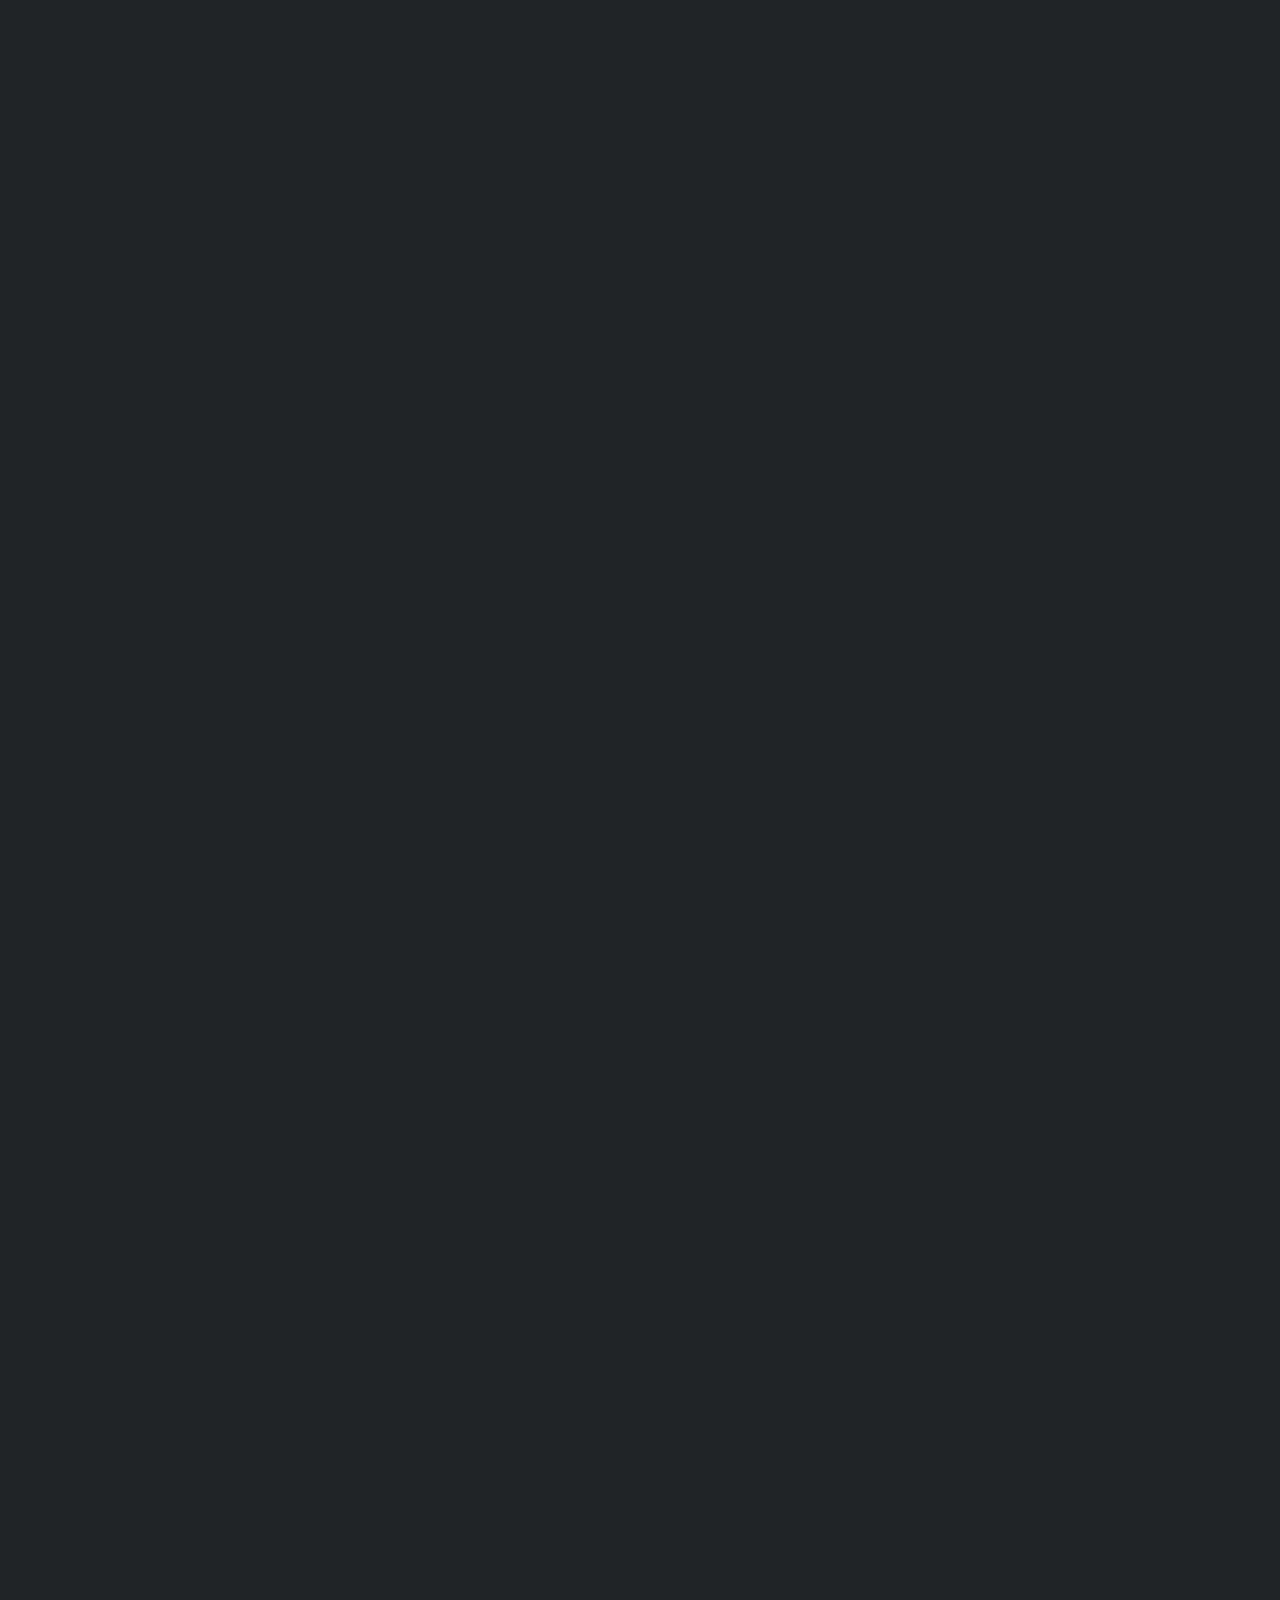
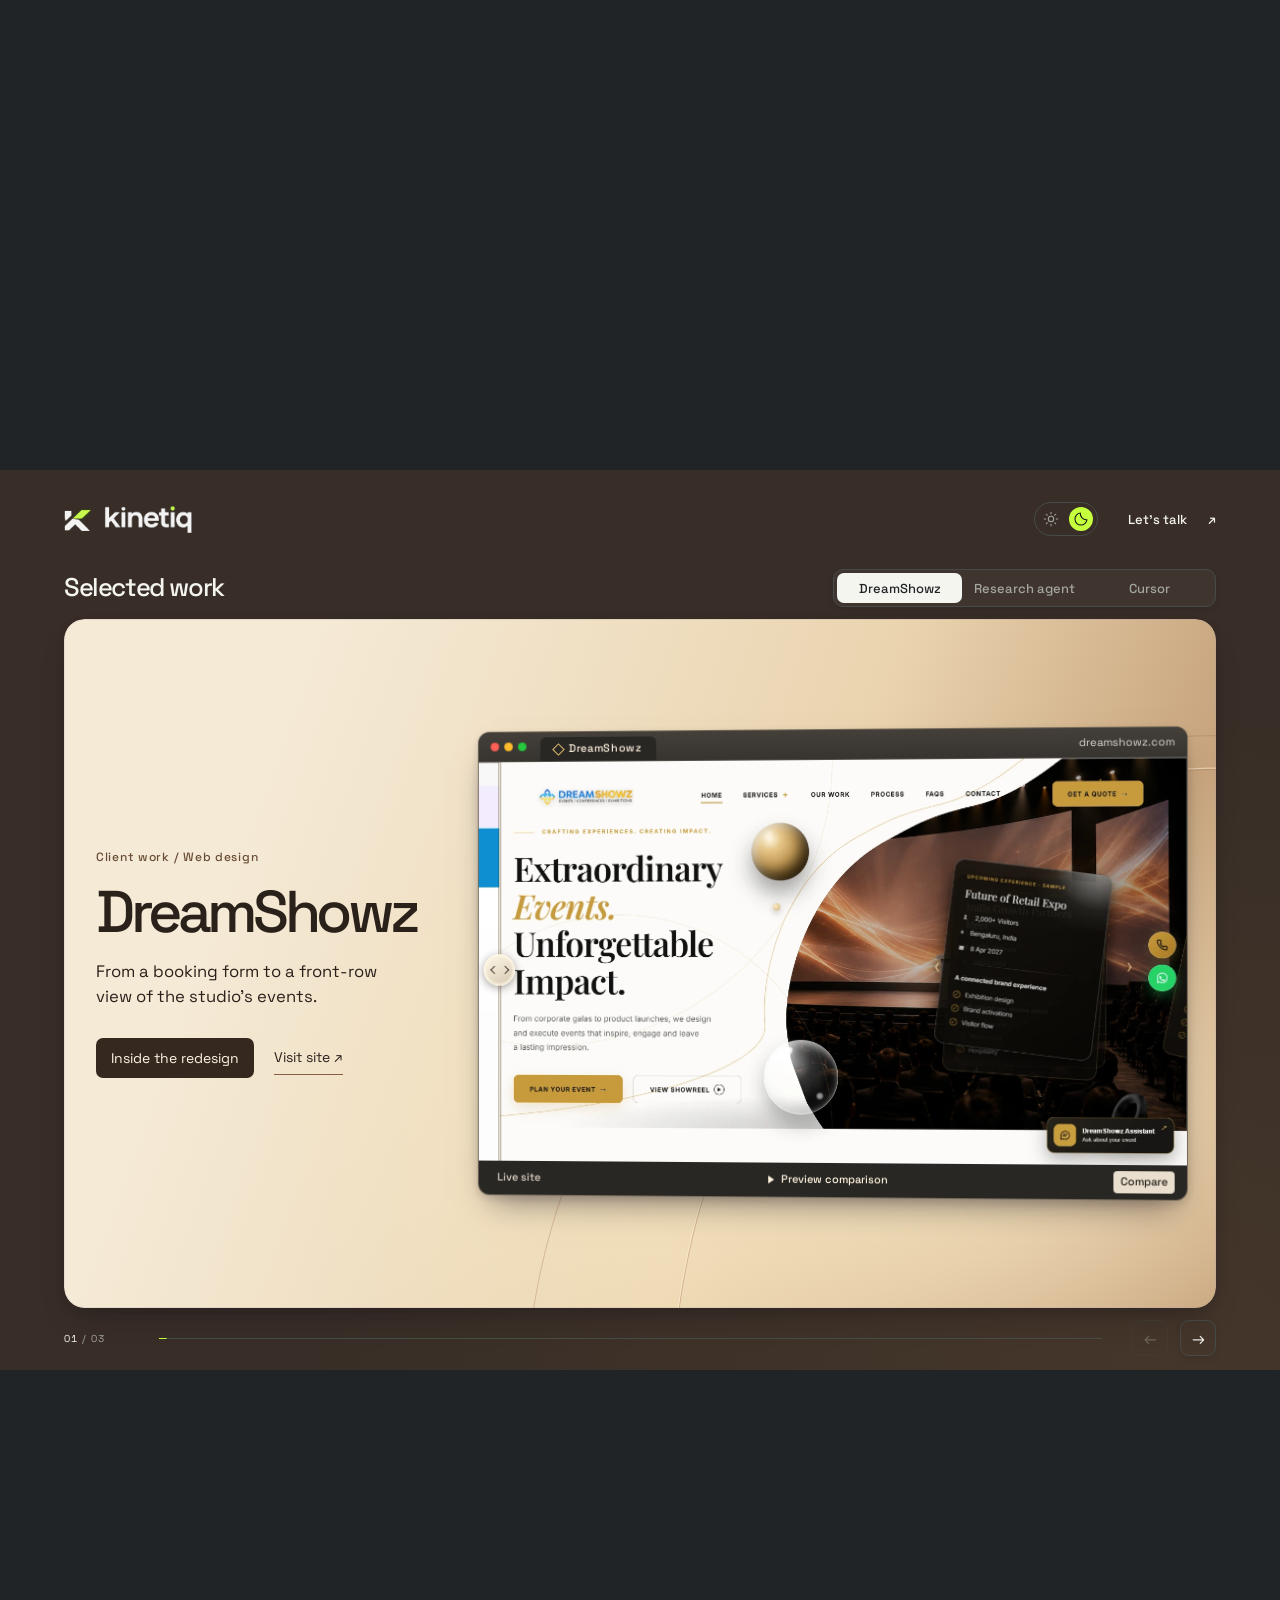
==== index.html @ dec4a92a "Add section stops and default to project comparison" ====
<!doctype html>
<html lang="en" data-theme="dark">

<head>
  <meta charset="utf-8">
  <meta name="viewport" content="width=device-width,initial-scale=1">
  <meta name="theme-color" content="#202426">
  <meta name="description"
    content="Websites, custom software, AI automations and motion. Kinetiq brings your next idea to life.">
  <title>Kinetiq — Your next move, built.</title>
  <link rel="preconnect" href="https://fonts.googleapis.com">
  <link rel="preconnect" href="https://fonts.gstatic.com" crossorigin>
  <link href="https://fonts.googleapis.com/css2?family=Space+Grotesk:wght@400;500;600;700&display=swap"
    rel="stylesheet">
  <link rel="icon" href="favicon.ico" sizes="32x32">
  <link rel="icon" href="images/favicon.svg" type="image/svg+xml">
  <link rel="stylesheet" href="styles.css?v=section-stops">
  <script src="app.js?v=section-stops" defer></script>
</head>

<body>
  <header class="nav">
    <a class="brand" href="#home" aria-label="Kinetiq home"><span class="mark"></span><span class="word"></span></a>
    <div class="nav-right">
      <button id="theme" class="theme" type="button" role="switch" aria-checked="false" aria-label="Dark mode">
        <span aria-hidden="true"><svg viewBox="0 0 24 24" fill="none" stroke="currentColor" stroke-width="1.6"
            stroke-linecap="round">
            <circle cx="12" cy="12" r="4" />
            <path
              d="M12 2v2m0 16v2M2 12h2m16 0h2M4.93 4.93l1.42 1.42m11.3 11.3 1.42 1.42M4.93 19.07l1.42-1.42m11.3-11.3 1.42-1.42" />
          </svg></span>
        <span aria-hidden="true"><svg viewBox="0 0 24 24" fill="none" stroke="currentColor" stroke-width="1.6"
            stroke-linecap="round" stroke-linejoin="round">
            <path d="M20.9 13A9 9 0 0 1 11 3.1 9 9 0 1 0 20.9 13Z" />
          </svg></span>
        <i aria-hidden="true"></i>
      </button>
      <a class="contact" href="../../Website/index.html#contact">Let’s talk <span>↗</span></a>
    </div>
  </header>
  <main id="home">
    <section class="journey" aria-label="Kinetiq introduction">
      <div class="journey-baseline" aria-hidden="true"></div>
      <div class="stage">
        <section class="portfolio" id="selected-work" aria-labelledby="portfolio-title" inert>
          <div class="portfolio-heading">
            <h2 id="portfolio-title">Selected work</h2>
            <nav class="work-directory" aria-label="Jump to a project">
              <button type="button" data-project="0">DreamShowz</button>
              <button type="button" data-project="1">Research agent</button>
              <button type="button" data-project="2">Cursor</button>
            </nav>
          </div>
          <div class="work-viewport">
            <div class="work-track">
              <article class="work-scene redesign-scene" data-work-theme="dreamshowz" aria-labelledby="dreamshowz-title">
                <div class="redesign-caption">
                  <div>
                    <span class="study-type">Client work / Web design</span>
                    <div class="work-mask"><h3 class="work-line" data-line="0" id="dreamshowz-title">DreamShowz</h3></div>
                  </div>
                  <p class="scene-deck">From a booking form to a front-row view of the studio’s events.</p>
                  <div class="study-links">
                    <button type="button" id="inspect-redesign">Inside the redesign</button>
                    <a id="dreamshowz-visit" href="https://www.dreamshowz.com/" target="_blank" rel="noopener noreferrer">Visit site ↗</a>
                  </div>
                </div>
                <div class="showcase-window">
                  <div class="browser-caption">
                    <span class="browser-lights" aria-hidden="true"><i></i><i></i><i></i></span>
                    <span class="browser-tab">DreamShowz</span>
                    <span class="browser-address">dreamshowz.com</span>
                  </div>
                  <div class="redesign-table" id="dreamshowz-display">
                  <div class="comparison" style="--before-width:3%">
                    <div class="comparison-layer comparison-after asset-slot">
                      <img src="images/dreamshowz-after.webp" alt="Redesign with an event stage, showreel and enquiry options" decoding="async">
                      <div class="asset-fallback" aria-hidden="true"><p>Redesigned website</p></div>
                    </div>
                    <div class="comparison-layer comparison-before asset-slot">
                      <img src="images/dreamshowz-before.webp" alt="Original homepage with a blue enquiry form above the event gallery" decoding="async">
                      <div class="asset-fallback" aria-hidden="true"><p>Original website</p></div>
                    </div>
                    <div class="compare-rule" aria-hidden="true"><span class="compare-grip"></span></div>
                    <input id="compare-sites" type="range" min="0" max="100" value="3" aria-label="Amount of original DreamShowz site shown">
                  </div>
                  <div class="dreamshowz-live" id="dreamshowz-live" hidden></div>
                </div>
                <div class="comparison-key">
                  <button type="button" id="show-dreamshowz-live" aria-pressed="false">Live site</button>
                  <span id="dreamshowz-live-hint" hidden>Scroll inside to explore</span>
                  <button type="button" id="compare-preview">Preview comparison</button>
                  <button type="button" id="show-dreamshowz-compare" aria-pressed="true">Compare</button>
                </div></div>
              </article>
              <article class="work-scene research-scene" data-work-theme="research" aria-labelledby="research-title" inert>
                <div class="research-intro">
                  <span class="study-type">Custom automation / Editorial</span>
                  <div class="work-mask"><h3 class="work-line" data-line="0" id="research-title">Research <br>agent</h3></div>
                  <p class="scene-deck">Sourced drafts three times a day for a geopolitics creator. The owner edits each one before it goes out.</p>
                </div>
                <div class="brief-desk">
                  <form class="brief-paper" id="brief-review">
                    <div class="brief-mast"><strong>Editorial desk</strong><span>Interactive sample</span></div>
                    <div class="brief-body">
                      <label class="brief-label" for="brief-headline">Draft headline</label>
                      <textarea id="brief-headline" rows="2" maxlength="140" required spellcheck="false">Trade talks resume with shipping routes on the agenda</textarea>
                      <details class="source-note"><summary>Source note</summary><p>Illustrative meeting agenda · Delegates will discuss shipping routes when trade talks resume.</p></details>
                    </div>
                    <div class="brief-action"><span role="status" id="brief-status">Awaiting owner review</span><button type="submit">Approve draft</button></div>
                  </form>
                </div>
              </article>
              <article class="work-scene cursor-scene" data-work-theme="cursor" aria-labelledby="motion-title" inert>
                <div class="film-notes">
                  <div class="study-type">Self-initiated / Motion design</div>
                  <div class="work-mask"><h3 class="work-line" data-line="0" id="motion-title">Cursor</h3></div>
                  <p>An independent product film tracing an idea from the first prompt to the final edit.</p>

                </div>
                <div class="film-screen">
                  <div class="motion-media asset-slot">
                    <img class="motion-poster" src="images/motion-poster.webp" alt="Ideas into code, the opening title of the Cursor study">
                    <video id="work-motion" data-src="images/motion.mp4" poster="images/motion-poster.webp" controls muted loop playsinline preload="none" aria-label="Cursor independent motion study"></video>
                    <div class="asset-fallback" aria-hidden="true"><p>Film preview unavailable</p></div>
                  </div>
                  <div class="film-playhead" aria-hidden="true"></div>
                  <div class="film-shots" role="group" aria-label="Jump to a shot">
                    <button type="button" data-shot="3"><img src="images/cursor-agent.webp" alt=""><span>Agent</span><time>00:03</time></button>
                    <button type="button" data-shot="11"><img src="images/cursor-tab.webp" alt=""><span>Tab</span><time>00:11</time></button>
                    <button type="button" data-shot="15"><img src="images/cursor-flow.webp" alt=""><span>Workflow</span><time>00:15</time></button>
                  </div>
                  <div class="film-credit"><span>Motion design by kinetiq</span><span><time id="film-elapsed">00:00</time> / 00:23</span></div>
                </div>
              </article>
            </div>
          </div>
          <div class="work-footer">
            <span class="work-counter" aria-live="polite" aria-atomic="true"><span id="work-index">01</span><span> / 03</span></span>
            <div class="work-progress" aria-hidden="true"><i></i></div>
            <div class="work-controls"><button type="button" id="work-prev" aria-label="Previous project">←</button><button type="button" id="work-next" aria-label="Next project">→</button></div>
          </div>
        </section>
        <section class="destination capabilities" id="work" aria-labelledby="capabilities-title" inert>
          <div class="capability-heading">
            <p class="section-index">01 / WHAT WE BUILD</p>
            <div class="capability-intro">
              <h2 id="capabilities-title">From what if.<br><span>To what’s next.</span></h2>
              <p>Your presence. Your operations. Your story.<br> We design and build the pieces that move them forward.
              </p>
            </div>
          </div>
          <div class="capability-list">
            <details class="capability" name="kinetiq-capability" open>
              <summary><span class="cap-number">01</span>
                <h3>Websites & custom apps</h3><span class="cap-note">DESIGN + DEVELOPMENT</span><span
                  class="cap-expand" aria-hidden="true">+</span>
              </summary>
              <div class="capability-body">
                <div class="cap-scope">
                  <p>A better place for your business online. A custom tool for the way your team works. We take it from
                    design to a working product.</p>
                  <ul aria-label="Website and app capabilities">
                    <li>Business websites</li>
                    <li>Web platforms</li>
                    <li>Custom tools & apps</li>
                  </ul>
                </div>
                <div class="cap-proof"><span class="proof-label">BUILT BY KINETIQ</span>
                  <p class="proof-title">DreamShowz <span aria-hidden="true">↗</span></p>
                  <p>A website designed and built for the DreamShowz business.</p>
                </div>
              </div>
            </details>
            <details class="capability" name="kinetiq-capability">
              <summary><span class="cap-number">02</span>
                <h3>Automations & AI agents</h3><span class="cap-note">WORKFLOWS + SYSTEMS</span><span
                  class="cap-expand" aria-hidden="true">+</span>
              </summary>
              <div class="capability-body">
                <div class="cap-scope">
                  <p>Connect your tools, cut repetitive work and put agents to work on the complex tasks. Built around
                    your process, with review and control where you need them.</p>
                  <ul aria-label="Automation capabilities">
                    <li>Custom integrations</li>
                    <li>Research agents</li>
                    <li>Approval workflows</li>
                  </ul>
                </div>
                <div class="cap-proof"><span class="proof-label">A WORKFLOW WE’VE BUILT</span>
                  <p class="proof-title">Research. Review. Publish.</p>
                  <p>For a geopolitics creator: sourced research and drafts three times a day, with owner editing and
                    review before publishing.</p>
                  <ol class="proof-flow" aria-label="Research automation flow">
                    <li>Sources</li>
                    <li>Draft</li>
                    <li>Owner review</li>
                    <li>Publish</li>
                  </ol>
                </div>
              </div>
            </details>
            <details class="capability" name="kinetiq-capability">
              <summary><span class="cap-number">03</span>
                <h3>Motion & product ads</h3><span class="cap-note">STORY + MOVEMENT</span><span class="cap-expand"
                  aria-hidden="true">+</span>
              </summary>
              <div class="capability-body">
                <div class="cap-scope">
                  <p>Show what makes your product worth a closer look. Motion graphics and product films that turn an
                    idea, feature or launch into a clear visual story.</p>
                  <ul aria-label="Motion capabilities">
                    <li>Motion graphics</li>
                    <li>Product ads</li>
                    <li>Launch films</li>
                  </ul>
                </div>
                <div class="cap-proof"><span class="proof-label">FROM FIRST FRAME TO FINAL CUT</span>
                  <p class="proof-title">Make the idea move.</p>
                  <p>Concept, visual direction and animation shaped around the product and what the viewer needs to
                    understand.</p>
                </div>
              </div>
            </details>
          </div>
          <div class="capability-footer">
            <p>One project. Or the pieces working together.</p><a href="../../Website/index.html#contact">Tell us what
              you’re building <span aria-hidden="true">↗</span></a>
          </div>
        </section>
        <div class="surface">
          <div class="light-tunnel-container" aria-hidden="true"><canvas class="light-tunnel-canvas"></canvas></div>
          <div class="intro">
            <p class="eyebrow"><span></span> INDEPENDENT DIGITAL & CREATIVE STUDIO</p>
            <h1 aria-label="Your next move. Built by kinetiq.">
              <span class="tech-line" data-text="Your next move." aria-hidden="true"><span class="tech-fallback">Your
                  next move.</span><canvas></canvas></span>
              <span class="tech-line tech-muted" data-text="Built by kinetiq." aria-hidden="true"><span
                  class="tech-fallback">Built by kinetiq.</span><canvas></canvas></span>
            </h1>
            <p class="description">Websites, custom software and AI automations.<br> Built around your business. Brought
              to life with motion.</p>
            <div class="actions">
              <div class="border-glow-card"><span class="edge-light" aria-hidden="true"></span><a
                  class="primary border-glow-inner" href="../../Website/index.html#contact">Let’s build yours
                  <span>↗</span></a></div><button class="explore" id="explore">See what we build <span>↓</span></button>
            </div>
          </div>
          <div class="bottom">
            <div class="motion-tools"><button id="tunnel-motion" type="button" aria-label="Pause background motion"
                aria-pressed="false" hidden>Ⅱ MOTION ON</button><span class="motion-hint">DESIGN. ENGINEERING.
                MOTION.</span></div><button id="scroll" aria-label="Explore what Kinetiq builds">WHAT WE BUILD
              <span>↓</span></button>
          </div>
        </div>
      </div>
    </section>
  </main>
  <dialog id="redesign-detail" aria-labelledby="detail-title">
    <div class="detail-head"><div><span class="study-type">DreamShowz / Design notes</span><h2 id="detail-title">The first impression</h2></div><button type="button" id="close-redesign" aria-label="Close design notes">Close ×</button></div>
    <div class="detail-image"><img src="images/dreamshowz-after.webp" alt="DreamShowz homepage redesign"></div>
    <p id="detail-note">An event stage and showreel invite visitors to explore the studio’s work before they share their plans.</p>
    <div class="detail-options" role="group" aria-label="Inspect a design decision"><button type="button" data-detail="hero" aria-pressed="true">First impression</button><button type="button" data-detail="enquiry" aria-pressed="false">Enquiry path</button></div>
  </dialog>
  <div class="work-sweep" aria-hidden="true"><span class="sweep-head"></span></div>
</body>

</html>
---- styles.css ----
:root{
  --logo-mark-dark:url("[data-uri]");
  --logo-word-dark:url("[data-uri]");
}
:root{
  --logo-mark-light:url("[data-uri]");
  --logo-word-light:url("[data-uri]");
}

/* A quiet opening, folded back to reveal the work. */
:root{--bg:#f5f5f0;--ink:#171a15;--muted:#676d61;--line:#d9ddd1;--lime:#c6ff3d;--fold:0deg;--lift:0%;--fade:1;--copy-opacity:1;--copy-y:0px;--work-scale:.93;--work-y:32px;--depth-x:0px;--depth-y:0px;color-scheme:light}
html[data-theme="dark"]{--bg:#202426;--ink:#f5f5f0;--muted:#b1b7ae;--line:#454b47;color-scheme:dark}
*{box-sizing:border-box}html{scroll-behavior:smooth}body{margin:0;background:var(--bg);color:var(--ink);font-family:'Space Grotesk',sans-serif}a{color:inherit;text-decoration:none}button{font:inherit;color:inherit;cursor:pointer;border:0;background:none}a,button{-webkit-tap-highlight-color:transparent}a:focus-visible,button:focus-visible{outline:2px solid #88ac22;outline-offset:6px}button,a{touch-action:manipulation}
.nav{position:fixed;inset:0 0 auto;height:98px;padding:0 5%;display:flex;align-items:center;justify-content:space-between;z-index:10;background:linear-gradient(var(--bg),transparent)}.brand{display:flex;align-items:center;gap:9px}.mark{width:28px;height:26px;background:var(--logo-mark) center/contain no-repeat}.word{width:95px;height:27px;background:var(--logo-word) center/contain no-repeat}.nav-right{display:flex;gap:30px;align-items:center}.contact{font-size:13px;font-weight:500;padding:12px 0}.contact span{display:inline-block;margin-left:18px;transition:transform .2s}.contact:hover span{transform:translate(2px,-2px)}
/* Icon cells and the thumb share the same centers in both positions. */
.theme{isolation:isolate;height:34px;width:64px;flex-shrink:0;border:1px solid var(--line);border-radius:30px;display:grid;grid-template-columns:repeat(2,26px);gap:4px;align-items:center;position:relative;padding:3px}
.theme:before{content:'';position:absolute;inset:-6px}
.theme>span{display:grid;place-items:center;width:26px;height:26px;line-height:1;pointer-events:none}
.theme svg{display:block;width:16px;height:16px}
.theme i{position:absolute;z-index:-1;left:4px;top:4px;width:24px;height:24px;border-radius:50%;background:var(--lime);transition:transform .25s;pointer-events:none}
.theme span:first-child{color:#151810}
html[data-theme="dark"] .theme i{transform:translateX(30px)}
html[data-theme="dark"] .theme span:last-of-type{color:#151810}
html[data-theme="dark"] .theme span:first-child{color:var(--muted)}
.journey{height:190svh;position:relative}.stage{position:sticky;top:0;height:100svh;min-height:560px;overflow:hidden;perspective:1600px;background:var(--bg)}.surface{position:absolute;inset:0;background:var(--bg);transform-origin:50% 0;transform:translateY(var(--lift)) rotateX(var(--fold));opacity:var(--fade);overflow:hidden;box-shadow:0 24px 80px #0003;will-change:transform;z-index:2}.intro{position:relative;z-index:2;text-align:center;padding:clamp(130px,19svh,205px) 24px 0;opacity:var(--copy-opacity);transform:translateY(var(--copy-y))}.eyebrow{font-size:9px;letter-spacing:.2em;font-weight:500;display:flex;gap:10px;align-items:center;justify-content:center;margin:0 0 24px}.eyebrow span{width:5px;height:5px;background:#7da319;border-radius:50%}h1{font-size:clamp(56px,6.35vw,94px);font-weight:500;letter-spacing:-.065em;line-height:1.02;margin:0}.description{font-size:clamp(15px,1.28vw,18px);line-height:1.75;color:var(--muted);margin:25px auto 29px;max-width:580px;letter-spacing:-.025em}.actions{display:flex;justify-content:center;align-items:center;gap:30px;font-size:13px}.primary{background:var(--lime);color:#171c0c;padding:16px 22px;border-radius:5px;box-shadow:0 3px 0 #00000008;transition:transform .2s,box-shadow .2s}.primary span{display:inline-block;margin-left:25px;transition:transform .2s}.primary:hover{transform:translateY(-2px);box-shadow:0 7px 18px #6073211c}.primary:hover span{transform:translate(2px,-2px)}.explore{padding:15px 0}.explore span{margin-left:13px;display:inline-block;transition:transform .2s}.explore:hover span{transform:translateY(3px)}
.ambient{position:absolute;inset:25% 0 0;background:radial-gradient(ellipse at 50% 120%,#c6ff3d16,transparent 60%);pointer-events:none}.horizon{position:absolute;left:50%;bottom:-35vw;width:115vw;height:45vw;transform:translate(calc(-50% + var(--depth-x)),var(--depth-y));pointer-events:none;transition:transform .65s ease-out}.halo{position:absolute;inset:-12% -10%;border-radius:50%;background:radial-gradient(ellipse,#b9e36b38,transparent 65%);filter:blur(20px)}.disc{position:absolute;inset:0;border-radius:50%;background:linear-gradient(180deg,#dce5c9,var(--bg) 30%);box-shadow:0 -1px 0 #b5c98988,0 -15px 70px #b6d57115}.ring{position:absolute;inset:-2% -3%;border:1px solid #a3b78526;border-radius:50%;transform:rotate(-4deg)}.crease{position:absolute;inset:3% -5% 0;background:linear-gradient(169deg,#f5f5f000 10%,#b4c39844 11%,#f5f5f050 11.2%,transparent 30%);clip-path:polygon(0 0,100% 0,100% 50%,0 90%);transform:rotate(-14deg)}.crease-two{transform:rotate(19deg);opacity:.45}html[data-theme="dark"] .disc{background:linear-gradient(180deg,#27321c,#0a0a0b 36%);box-shadow:0 -1px 0 #c6ff3d55,0 -25px 85px #c6ff3d0c}html[data-theme="dark"] .crease{background:linear-gradient(169deg,transparent 10%,#c6ff3d1a 11%,#c6ff3d0c 11.2%,transparent 30%)}
.bottom{position:absolute;z-index:3;bottom:27px;left:5%;right:5%;display:flex;align-items:center;justify-content:space-between;gap:24px;font-size:8px;letter-spacing:.12em;color:var(--muted);opacity:var(--copy-opacity)}.bottom p{margin:0}.bottom p span{margin-left:8px}.bottom button{font-size:9px;letter-spacing:.12em;padding:14px 0}.bottom button span{margin-left:15px}
/* Selected-work title treatment; no fabricated website screenshot. */
.destination{position:absolute;inset:0;padding:124px 8% 36px;display:flex;flex-direction:column;justify-content:space-between;background:var(--bg);transform:translateY(var(--work-y)) scale(var(--work-scale))}.project-top{display:flex;justify-content:space-between;gap:20px;font-size:9px;letter-spacing:.15em;color:var(--muted);padding-bottom:22px;border-bottom:1px solid var(--line)}.project-art{position:relative;isolation:isolate;display:flex;flex:1;min-height:180px;flex-direction:column;justify-content:center;align-items:center;text-align:center;overflow:hidden;margin:20px 0;background:#171612;color:#f5f0df;border-radius:5px}.project-orbit{position:absolute;z-index:-1;width:78%;aspect-ratio:1;border:1px solid #c9ad6340;border-radius:50%;transform:rotateX(60deg) rotate(-28deg);box-shadow:0 0 80px #bd9b2920,inset 0 0 80px #bd9b2920}.project-orbit:after{content:'';position:absolute;inset:10%;border:1px solid #c9ad6325;border-radius:50%}.project-kicker{font-size:9px;letter-spacing:.22em;color:#c9b77e;margin:0 0 20px}.project-art h2{font-size:clamp(42px,8vw,116px);letter-spacing:-.07em;font-weight:400;margin:0}.project-art h2 span{font-size:.25em;vertical-align:top;display:inline-block;margin:12px 0 0 12px;color:#c9b77e}.project-caption{font-size:13px;color:#c9c1ac;margin:18px 12px 0}.project-bottom{display:flex;justify-content:space-between;align-items:end;gap:30px}.project-bottom p{font-size:13px;line-height:1.6;margin:8px 0 0;color:var(--muted)}.project-bottom .project-label{font-size:9px;letter-spacing:.14em;color:var(--ink)}.project-link{font-size:13px;padding:14px 0;border-bottom:1px solid var(--line)}.project-link span{margin-left:28px}.back-home{align-self:center;font-size:10px;color:var(--muted);margin-top:22px;padding:12px}
h1 .tech-line{position:relative;display:block;width:min(100%,850px);height:1.13em;margin:0 auto;color:var(--ink);touch-action:pan-y;user-select:none}h1 .tech-muted{color:var(--muted)}h1 .tech-fallback{position:absolute;inset:0;display:flex;align-items:center;justify-content:center;color:inherit;white-space:nowrap}.tech-line canvas{display:block;position:absolute;inset:0;width:100%;height:100%;opacity:0}.tech-line.tech-ready canvas{opacity:1}.tech-line.tech-ready .tech-fallback{visibility:hidden}
@media(max-height:740px) and (min-width:701px){.nav{height:82px}.intro{padding-top:115px}h1{font-size:67px}.eyebrow{margin-bottom:15px}.description{margin:20px auto 23px}.destination{padding-top:100px}.horizon{bottom:-37vw}}
@media(max-width:700px){.nav{height:78px;padding:0 6%}.nav-right{gap:18px}.contact{font-size:12px}.contact span{margin-left:6px}.word{width:76px}.mark{width:24px}.intro{padding:clamp(125px,22svh,180px) 18px 0}h1{font-size:clamp(38px,9.9vw,65px)}h1 .tech-line{height:1.2em}h1 .tech-fallback{font-size:.94em}.eyebrow{font-size:7px;letter-spacing:.16em;margin-bottom:23px}.description{font-size:14px;max-width:330px;margin:23px auto 27px}.description br{display:none}.actions{gap:23px;font-size:12px}.primary{padding:15px 18px}.primary span{margin-left:18px}.bottom{left:6%;right:6%;bottom:18px;flex-direction:column;gap:5px;text-align:center;font-size:7px}.bottom p span{margin-left:3px}.horizon{width:180vw;height:80vw;bottom:-56vw}.journey{height:180svh}.destination{padding:105px 6% 20px}.project-top{font-size:7px;line-height:1.6}.project-top span{max-width:48%}.project-top span:last-child{text-align:right}.project-art{margin:18px 0;max-height:49svh}.project-art h2{font-size:11vw}.project-caption{font-size:11px}.project-kicker{font-size:7px}.project-bottom{display:block}.project-bottom p{font-size:12px}.project-link{display:inline-block;font-size:12px;margin-top:7px}.back-home{margin-top:8px}}
@media(max-height:630px) and (max-width:700px){.intro{padding-top:100px}.eyebrow{margin-bottom:15px}.description{margin:17px auto}.horizon{bottom:-62vw}.bottom p{display:none}}
@media(prefers-reduced-motion:reduce){html{scroll-behavior:auto}*,*::before,*::after{transition:none!important}.surface{will-change:auto}.horizon{transform:translateX(-50%)}}

/* Entrance doors: the same surface and colour as the selected theme. */
.entry-doors{position:fixed;inset:0;z-index:100;overflow:hidden;perspective:1600px;cursor:wait}
.entry-door{position:absolute;top:0;bottom:0;width:calc(50% + 1px);background:var(--bg);backface-visibility:hidden;transition:transform 1.05s cubic-bezier(.76,0,.24,1);will-change:transform}
.entry-left{left:0;border-right:1px solid var(--line);transform-origin:left center}
.entry-right{right:0;transform-origin:right center}
.entry-mark{position:absolute;left:50%;top:50%;width:40px;height:35px;transform:translate(-50%,-50%);background:var(--logo-mark) center/contain no-repeat;box-shadow:0 0 0 20px var(--bg);background-color:var(--bg);transition:opacity .2s ease,transform .3s ease}
.entry-doors.is-open .entry-left{transform:translateX(-101%) rotateY(-4deg)}
.entry-doors.is-open .entry-right{transform:translateX(101%) rotateY(4deg)}
.entry-doors.is-open .entry-mark{opacity:0;transform:translate(-50%,-50%) scale(.94)}
@media(prefers-reduced-motion:reduce){.entry-doors{display:none}}

/* Clipping must not create an internal scroll container when controls receive focus. */
.surface,.stage{overflow:clip}

/* Studio finish: let the material and typography carry the composition. */
:root{--muted:#70736b}
html[data-theme="dark"]{--muted:#a3a69d}
.ambient{background:radial-gradient(ellipse at 50% 100%,#b7bcaa0a,transparent 65%)}
.primary{background:var(--ink);color:var(--bg);padding:9px 10px 9px 20px;display:inline-flex;align-items:center;box-shadow:none}
.primary span{background:var(--lime);color:#182009;width:32px;height:32px;display:inline-flex;align-items:center;justify-content:center;border-radius:3px;margin-left:24px}
.primary:hover{box-shadow:0 6px 24px #0000000a}
.description{font-size:clamp(14px,1.18vw,17px);line-height:1.8}
.motion-hint{opacity:.65;letter-spacing:.16em}
.bottom{bottom:22px}
@media(max-width:700px){.primary{padding-left:14px}.primary span{margin-left:14px;width:28px;height:28px}.motion-hint{font-size:6px}.description{font-size:14px}}

/* React Bits BorderGlow, supplied by the user. */

.border-glow-card {
  --edge-proximity: 0;
  --cursor-angle: 45deg;
  --edge-sensitivity: 30;
  --color-sensitivity: calc(var(--edge-sensitivity) + 20);
  --border-radius: 28px;
  --glow-padding: 40px;
  --cone-spread: 25;

  position: relative;
  border-radius: var(--border-radius);
  isolation: isolate;
  transform: translate3d(0, 0, 0.01px);
  display: grid;
  border: 1px solid rgb(255 255 255 / 15%);
  background: var(--card-bg, #120F17);
  overflow: visible;
  box-shadow:
    rgba(0, 0, 0, 0.1) 0px 1px 2px,
    rgba(0, 0, 0, 0.1) 0px 2px 4px,
    rgba(0, 0, 0, 0.1) 0px 4px 8px,
    rgba(0, 0, 0, 0.1) 0px 8px 16px,
    rgba(0, 0, 0, 0.1) 0px 16px 32px,
    rgba(0, 0, 0, 0.1) 0px 32px 64px;
}

.border-glow-card--light {
  border-color: rgb(24 24 27 / 12%);
  box-shadow:
    rgb(24 24 27 / 4%) 0 1px 2px,
    rgb(24 24 27 / 5%) 0 8px 24px;
}

.border-glow-card--light::after,
.border-glow-card--light > .edge-light {
  mix-blend-mode: normal;
}

.border-glow-card::before,
.border-glow-card::after,
.border-glow-card > .edge-light {
  content: "";
  position: absolute;
  inset: 0;
  border-radius: inherit;
  transition: opacity 0.25s ease-out;
  z-index: -1;
}

.border-glow-card:not(:hover):not(.sweep-active)::before,
.border-glow-card:not(:hover):not(.sweep-active)::after,
.border-glow-card:not(:hover):not(.sweep-active) > .edge-light {
  opacity: 0;
  transition: opacity 0.75s ease-in-out;
}

/* colored mesh-gradient border */
.border-glow-card::before {
  border: 1px solid transparent;
  background:
    linear-gradient(var(--card-bg, #120F17) 0 100%) padding-box,
    linear-gradient(rgb(255 255 255 / 0%) 0% 100%) border-box,
    var(--gradient-one, radial-gradient(at 80% 55%, hsla(268, 100%, 76%, 1) 0px, transparent 50%)) border-box,
    var(--gradient-two, radial-gradient(at 69% 34%, hsla(349, 100%, 74%, 1) 0px, transparent 50%)) border-box,
    var(--gradient-three, radial-gradient(at 8% 6%, hsla(136, 100%, 78%, 1) 0px, transparent 50%)) border-box,
    var(--gradient-four, radial-gradient(at 41% 38%, hsla(192, 100%, 64%, 1) 0px, transparent 50%)) border-box,
    var(--gradient-five, radial-gradient(at 86% 85%, hsla(186, 100%, 74%, 1) 0px, transparent 50%)) border-box,
    var(--gradient-six, radial-gradient(at 82% 18%, hsla(52, 100%, 65%, 1) 0px, transparent 50%)) border-box,
    var(--gradient-seven, radial-gradient(at 51% 4%, hsla(12, 100%, 72%, 1) 0px, transparent 50%)) border-box,
    var(--gradient-base, linear-gradient(#c299ff 0 100%)) border-box;

  opacity: calc((var(--edge-proximity) - var(--color-sensitivity)) / (100 - var(--color-sensitivity)));

  mask-image:
    conic-gradient(
      from var(--cursor-angle) at center,
      black calc(var(--cone-spread) * 1%),
      transparent calc((var(--cone-spread) + 15) * 1%),
      transparent calc((100 - var(--cone-spread) - 15) * 1%),
      black calc((100 - var(--cone-spread)) * 1%)
    );
}

/* colored mesh-gradient background fill near edges */
.border-glow-card::after {
  border: 1px solid transparent;
  background:
    var(--gradient-one, radial-gradient(at 80% 55%, hsla(268, 100%, 76%, 1) 0px, transparent 50%)) padding-box,
    var(--gradient-two, radial-gradient(at 69% 34%, hsla(349, 100%, 74%, 1) 0px, transparent 50%)) padding-box,
    var(--gradient-three, radial-gradient(at 8% 6%, hsla(136, 100%, 78%, 1) 0px, transparent 50%)) padding-box,
    var(--gradient-four, radial-gradient(at 41% 38%, hsla(192, 100%, 64%, 1) 0px, transparent 50%)) padding-box,
    var(--gradient-five, radial-gradient(at 86% 85%, hsla(186, 100%, 74%, 1) 0px, transparent 50%)) padding-box,
    var(--gradient-six, radial-gradient(at 82% 18%, hsla(52, 100%, 65%, 1) 0px, transparent 50%)) padding-box,
    var(--gradient-seven, radial-gradient(at 51% 4%, hsla(12, 100%, 72%, 1) 0px, transparent 50%)) padding-box,
    var(--gradient-base, linear-gradient(#c299ff 0 100%)) padding-box;

  mask-image:
    linear-gradient(to bottom, black, black),
    radial-gradient(ellipse at 50% 50%, black 40%, transparent 65%),
    radial-gradient(ellipse at 66% 66%, black 5%, transparent 40%),
    radial-gradient(ellipse at 33% 33%, black 5%, transparent 40%),
    radial-gradient(ellipse at 66% 33%, black 5%, transparent 40%),
    radial-gradient(ellipse at 33% 66%, black 5%, transparent 40%),
    conic-gradient(from var(--cursor-angle) at center, transparent 5%, black 15%, black 85%, transparent 95%);

  mask-composite: subtract, add, add, add, add, add;
  opacity: calc(var(--fill-opacity, 0.5) * (var(--edge-proximity) - var(--color-sensitivity)) / (100 - var(--color-sensitivity)));
  mix-blend-mode: soft-light;
}

/* outer glow layer */
.border-glow-card > .edge-light {
  inset: calc(var(--glow-padding) * -1);
  pointer-events: none;
  z-index: 1;

  mask-image:
    conic-gradient(
      from var(--cursor-angle) at center, black 2.5%, transparent 10%, transparent 90%, black 97.5%
    );

  opacity: calc((var(--edge-proximity) - var(--edge-sensitivity)) / (100 - var(--edge-sensitivity)));
  mix-blend-mode: plus-lighter;
}

.border-glow-card > .edge-light::before {
  content: "";
  position: absolute;
  inset: var(--glow-padding);
  border-radius: inherit;
  box-shadow:
    inset 0 0 0 1px var(--glow-color, hsl(40deg 80% 80% / 100%)),
    inset 0 0 1px 0 var(--glow-color-60, hsl(40deg 80% 80% / 60%)),
    inset 0 0 3px 0 var(--glow-color-50, hsl(40deg 80% 80% / 50%)),
    inset 0 0 6px 0 var(--glow-color-40, hsl(40deg 80% 80% / 40%)),
    inset 0 0 15px 0 var(--glow-color-30, hsl(40deg 80% 80% / 30%)),
    inset 0 0 25px 2px var(--glow-color-20, hsl(40deg 80% 80% / 20%)),
    inset 0 0 50px 2px var(--glow-color-10, hsl(40deg 80% 80% / 10%)),
    0 0 1px 0 var(--glow-color-60, hsl(40deg 80% 80% / 60%)),
    0 0 3px 0 var(--glow-color-50, hsl(40deg 80% 80% / 50%)),
    0 0 6px 0 var(--glow-color-40, hsl(40deg 80% 80% / 40%)),
    0 0 15px 0 var(--glow-color-30, hsl(40deg 80% 80% / 30%)),
    0 0 25px 2px var(--glow-color-20, hsl(40deg 80% 80% / 20%)),
    0 0 50px 2px var(--glow-color-10, hsl(40deg 80% 80% / 10%));
}

.border-glow-inner {
  display: flex;
  flex-direction: column;
  position: relative;
  overflow: auto;
  z-index: 1;
}


/* One quiet interactive background. Static cross pattern is the no-WebGL fallback. */
.surface{background-color:var(--bg);background-image:radial-gradient(circle,var(--line) .7px,transparent .9px);background-size:80px 80px}
.surface.grid-ready{background-image:none}
.cursor-grid-canvas{position:absolute;inset:0;width:100%;height:100%;display:block;pointer-events:none;z-index:1;mask-image:radial-gradient(ellipse 32% 29% at 50% 39%,#0003, #000 100%)}
.ambient{background:radial-gradient(ellipse at 50% 75%,#c6ff3d04,transparent 60%)}
.motion-tools{display:flex;align-items:center}.motion-hint{font-size:8px;letter-spacing:.13em;color:var(--muted);opacity:1}
.border-glow-card{--card-bg:var(--ink);--border-radius:6px;--glow-padding:14px;--cone-spread:20;--edge-sensitivity:25;--fill-opacity:.06;display:inline-grid;box-shadow:none;border:0;flex-shrink:0}
.border-glow-inner.primary{flex-direction:row;overflow:visible;z-index:0;border-radius:6px}
.border-glow-card::before,.border-glow-card::after{pointer-events:none;z-index:1}
.border-glow-card > .edge-light{pointer-events:none}
.border-glow-card .primary:hover{transform:none;box-shadow:none}
html[data-theme="light"] .border-glow-card > .edge-light{mix-blend-mode:normal}
@media(max-width:700px){.motion-hint{font-size:7px}.cursor-grid-canvas{mask-image:radial-gradient(ellipse 55% 23% at 50% 39%,#0003,#000 100%)}}
@media(prefers-reduced-motion:reduce){.border-glow-card::before,.border-glow-card::after,.border-glow-card>.edge-light{display:none}}

/* Light on a quiet surface, with two distinct materials for the scroll reveal. */
:root{--logo-mark:var(--logo-mark-dark);--logo-word:var(--logo-word-dark);--work-bg:#17201e;--work-ink:#f2f3e9;--work-muted:#a6b1a9;--work-line:#39443f;--surface-scale:1;--surface-radius:0px;--reflection:0;--reflection-y:115%;--edge-light:0;--light-x:65%;--light-y:70%;--light-strength:.5}
html[data-theme="light"]{--logo-mark:var(--logo-mark-light);--logo-word:var(--logo-word-light)}
html[data-theme="dark"]{--work-bg:#e7e9dd;--work-ink:#222b25;--work-muted:#566252;--work-line:#c4cbbd}
.stage{background:var(--work-bg);perspective:1200px}
.surface{background:var(--bg);background-image:none;transform:translateY(var(--lift)) rotateX(var(--fold)) scale(var(--surface-scale));border-radius:0 0 var(--surface-radius) var(--surface-radius);box-shadow:0 38px 70px -16px #0008,0 10px 20px -10px #0008;isolation:isolate}
.ambient{inset:0;z-index:0;opacity:var(--light-strength);background:radial-gradient(ellipse 42% 46% at var(--light-x) var(--light-y),#c6ff3d1c,transparent 80%),radial-gradient(ellipse 85% 40% at 50% 105%,#b8c4a320,transparent 80%);pointer-events:none}
html[data-theme="dark"] .ambient{background:radial-gradient(ellipse 42% 46% at var(--light-x) var(--light-y),#c6ff3d11,transparent 80%),radial-gradient(ellipse 85% 40% at 50% 105%,#9eac8b0c,transparent 80%)}
.ambient::after{content:'';position:absolute;inset:45% -30% -40%;transform:rotate(-16deg);background:linear-gradient(180deg,transparent 15%,#a4b98b08 48%,#b7c7a51a 50%,transparent 72%);filter:blur(18px)}
.surface::before{content:'';position:absolute;inset:0;z-index:4;pointer-events:none;opacity:var(--reflection);background:linear-gradient(165deg,transparent 27%,#fff0 33%,#ffffff90 45%,#e2efcc40 50%,transparent 61%);background-size:100% 230%;background-position:50% var(--reflection-y);mix-blend-mode:soft-light}
.surface::after{content:'';position:absolute;left:0;right:0;bottom:0;height:2px;z-index:5;pointer-events:none;opacity:var(--edge-light);background:linear-gradient(90deg,transparent,#e7f2c2 25%,#fff 50%,#c6ff3d90 75%,transparent);box-shadow:0 -2px 12px #efffc666}
.destination{background:var(--work-bg);color:var(--work-ink);--ink:var(--work-ink);--muted:var(--work-muted);--line:var(--work-line);isolation:isolate}
.destination::before{content:'';position:absolute;inset:0;pointer-events:none;z-index:-1;opacity:var(--reflection);background:radial-gradient(ellipse 70% 36% at 50% var(--reflection-y),#f1ffc04d,transparent 80%)}
.project-art{box-shadow:0 15px 40px #0002}
.nav{transition:background .3s,color .3s}
html.work-active .nav{background:linear-gradient(var(--work-bg),transparent);color:var(--work-ink);--line:var(--work-line);--logo-mark:var(--logo-mark-dark);--logo-word:var(--logo-word-dark)}
html[data-theme="dark"].work-active .nav{--logo-mark:var(--logo-mark-light);--logo-word:var(--logo-word-light)}
html.work-active .theme span:first-child{color:var(--work-muted)}
html[data-theme="light"].work-active .theme span:first-child{color:#151810}
html[data-theme="dark"].work-active .theme span:last-of-type{color:#151810}
@media(prefers-reduced-motion:reduce){.surface{box-shadow:none}.surface::before,.surface::after,.destination::before{display:none}}
/* A stable header stays legible while two contrasting surfaces pass behind it. */
.nav{background:var(--bg);transition:background-color .25s,color .25s}
html.work-active .nav{background:var(--work-bg)}

/* LightTunnel is the home background; its center stays clear behind the copy. */
.light-tunnel-container{position:absolute;inset:0;z-index:0;overflow:clip;pointer-events:none;background:radial-gradient(ellipse at 50% 55%,transparent 35%,#9cad7c05)}
html[data-theme="dark"] .light-tunnel-container {
  background:
    linear-gradient(to bottom, var(--bg) 8%, transparent 35%),
    radial-gradient(ellipse at 84% 86%, #88976d26, transparent 55%),
    radial-gradient(ellipse at 6% 72%, #7091a221, transparent 56%);
}
.light-tunnel-canvas{position:absolute;inset:0;width:100%;height:100%;display:block;opacity:0;transition:opacity .6s;mask-image:radial-gradient(ellipse 35% 32% at 50% 39%,#0004, #000 100%)}
.tunnel-ready .light-tunnel-canvas{opacity:1}
.motion-tools{gap:20px}
.bottom #tunnel-motion{font-size:8px;letter-spacing:.1em;min-height:44px;padding:12px 0;color:var(--muted)}
@media(max-width:700px){.motion-tools{gap:16px}.motion-hint{font-size:6px}.bottom #tunnel-motion{font-size:7px}.light-tunnel-canvas{mask-image:radial-gradient(ellipse 70% 30% at 50% 38%,#0004,#000 100%)}}
@media(prefers-reduced-motion:reduce){.light-tunnel-canvas{transition:none}}
/* Composite both moving surfaces; avoid re-rasterizing the destination as it scales. */
.destination{will-change:transform}
@media(prefers-reduced-motion:reduce){.destination{will-change:auto}}

/* Theme spreads from the toggle through a softly irregular liquid boundary. */
html.theme-reveal *,html.theme-reveal *::before,html.theme-reveal *::after{transition:none!important}
html.theme-reveal::view-transition-group(root){animation:none}
html.theme-reveal::view-transition-image-pair(root){isolation:isolate}
html.theme-reveal::view-transition-old(root),html.theme-reveal::view-transition-new(root){animation:none;mix-blend-mode:normal}
html.theme-reveal::view-transition-old(root){z-index:1}
html.theme-reveal::view-transition-new(root){z-index:2;clip-path:circle(0 at 100% 0)}
@media(prefers-reduced-motion:reduce){::view-transition-group(root){animation:none!important}}


/* Chapter 01: an editorial service index with concrete scope and real examples. */
.capabilities{padding:115px 8% 32px;gap:24px}
.section-index{font-size:9px;letter-spacing:.17em;color:var(--muted);margin:0 0 24px}
.capability-intro{display:flex;justify-content:space-between;align-items:end;gap:40px}
.capability-intro h2{font-size:clamp(34px,3.5vw,54px);font-weight:500;line-height:1.04;letter-spacing:-.055em;margin:0}
.capability-intro h2 span{color:var(--muted)}
.capability-intro>p{max-width:320px;color:var(--muted);font-size:13px;line-height:1.7;margin:0 0 4px}
.capability-list{flex:1;min-height:0;overflow-y:auto;scrollbar-width:thin;scrollbar-color:var(--line) transparent}
.capability{border-top:1px solid var(--line)}
.capability:last-child{border-bottom:1px solid var(--line)}
.capability summary{list-style:none;display:grid;grid-template-columns:38px 1fr auto 25px;gap:16px;align-items:center;min-height:67px;padding:12px 0;cursor:pointer}
.capability summary::-webkit-details-marker{display:none}
.capability summary:focus-visible{outline:2px solid #8ba83a;outline-offset:-2px}
.cap-number{font-size:10px;letter-spacing:.1em;color:var(--muted)}
.capability h3{font-size:clamp(20px,2vw,29px);font-weight:400;letter-spacing:-.04em;margin:0}
.cap-note{font-size:8px;letter-spacing:.12em;color:var(--muted)}
.cap-expand{display:grid;place-items:center;width:25px;height:25px;border:1px solid var(--line);border-radius:50%;font-size:17px;font-weight:400;transition:transform .25s,background .25s,color .25s}
.capability[open] .cap-expand{transform:rotate(45deg);background:var(--ink);color:var(--work-bg);border-color:transparent}
.capability summary:hover h3{color:var(--muted)}
.capability-body{display:grid;grid-template-columns:1fr 1fr;gap:7%;padding:1px 41px 26px 54px}
.capability[open] .capability-body{animation:capability-in .28s ease both}
.cap-scope>p,.cap-proof>p:last-of-type{font-size:12px;line-height:1.7;color:var(--muted);margin:0;max-width:390px}
.cap-scope ul{padding:0;margin:18px 0 0;list-style:none;display:flex;gap:7px;flex-wrap:wrap}
.cap-scope li{font-size:9px;color:var(--muted);border:1px solid var(--line);border-radius:3px;padding:5px 8px}
.cap-proof{border-left:1px solid var(--line);padding-left:25px}
.proof-label{font-size:8px;letter-spacing:.13em;color:var(--muted)}
.proof-title{font-size:22px;letter-spacing:-.04em;line-height:1.2;margin:9px 0;color:var(--ink)}
.proof-title span{font-size:16px;margin-left:12px;color:var(--muted)}
.proof-flow{list-style:none;padding:0;margin:12px 0 0;display:flex;flex-wrap:wrap;gap:8px;font-size:8px;color:var(--muted)}
.proof-flow li:not(:last-child)::after{content:'→';margin-left:8px;opacity:.55}
.capability-footer{display:flex;justify-content:space-between;align-items:center;gap:20px;border-top:1px solid var(--line);padding-top:18px}
.capability-footer p{font-size:11px;color:var(--muted);margin:0}
.capability-footer a{font-size:12px;padding:8px 0}.capability-footer a span{margin-left:25px}
@keyframes capability-in{from{opacity:0;transform:translateY(6px)}to{opacity:1;transform:translateY(0)}}
@media(max-height:740px) and (min-width:701px){.capabilities{padding-top:102px;gap:18px}.section-index{margin-bottom:15px}.capability-intro h2{font-size:38px}.capability summary{min-height:56px}.capability h3{font-size:24px}.capability-body{padding-bottom:20px}.capability-footer{padding-top:10px}.cap-scope ul{margin-top:12px}}
@media(max-width:700px){.capabilities{padding:100px 6% 22px;gap:24px}.section-index{font-size:8px;margin-bottom:20px}.capability-intro{display:block}.capability-intro h2{font-size:40px}.capability-intro>p{font-size:12px;max-width:290px;margin-top:18px}.capability-intro>p br{display:none}.capability summary{grid-template-columns:22px 1fr 25px;gap:10px;min-height:65px}.capability h3{font-size:21px}.cap-note{display:none}.capability-body{grid-template-columns:1fr;gap:22px;padding:4px 0 24px 32px}.cap-scope>p,.cap-proof>p:last-of-type{font-size:12px}.cap-proof{padding-left:15px}.proof-title{font-size:21px}.capability-footer{display:block;padding-top:16px}.capability-footer a{display:inline-block;margin-top:8px}.capability-footer p{font-size:10px}}
@media(prefers-reduced-motion:reduce){.capability[open] .capability-body{animation:none}}
.capability-list{overflow-x:hidden;scrollbar-gutter:stable}
@media(max-height:740px) and (min-width:701px){.capabilities{gap:14px;padding-bottom:25px}.capability-body{padding-bottom:16px}.capability summary{min-height:52px}}

/* Page 3 — native-scroll horizontal sweep and three held project scenes.
   The invisible baseline preserves the original Page 1 → 2 scroll distance. */
.journey { --intro-height:190svh; --portfolio-distance:525svh; height:calc(var(--intro-height) + var(--portfolio-distance)); }
.journey-baseline { position:absolute; width:1px; height:var(--intro-height); pointer-events:none; visibility:hidden; }
.destination { z-index:1; clip-path:inset(0 0 0 var(--page-two-cut,0%)); }
.portfolio {
  --studio-ease:cubic-bezier(.4,0,.6,1); --studio-duration:760ms;
  position:absolute; inset:0; z-index:0; padding:115px 8% 26px;
  display:flex; flex-direction:column; gap:24px; overflow:clip;
  background:var(--bg); color:var(--ink);
}
.portfolio-heading { display:flex; justify-content:space-between; align-items:end; gap:30px; flex-shrink:0; }
.portfolio .section-index { margin:0 0 17px; }
.portfolio h2 { margin:0; font-size:clamp(38px,4vw,60px); font-weight:700; line-height:1.02; letter-spacing:-.055em; }
.portfolio-heading>p { color:var(--muted); font-size:12px; margin:0 0 4px; line-height:1.5; }
.work-viewport { position:relative; flex:1; min-height:0; overflow:clip; }
.work-track { display:flex; width:100%; height:100%; transform:translate3d(var(--scene-x,0%),0,0); will-change:transform; }
.work-scene { flex:0 0 100%; min-width:0; height:100%; display:grid; grid-template-columns:38% 62%; align-items:center; }
.work-copy { position:relative; z-index:2; padding:20px 25px 20px 0; }
.work-mask { overflow:clip; }
.work-line { transform:translate3d(0,var(--line-y,0%),0); }
.work-copy h3 { margin:0 0 18px; font-size:clamp(30px,3.2vw,48px); line-height:1.08; font-weight:500; letter-spacing:-.055em; }
.work-tag { display:inline-block; padding:6px 10px; border:1px solid var(--line); border-radius:30px; font-size:10px; line-height:1.5; }
.work-result { margin:20px 0 0; max-width:320px; font-size:13px; line-height:1.75; color:var(--muted); }
.work-visit { display:inline-flex; gap:30px; align-items:center; margin-top:26px; padding:10px 0; font-size:12px; }
.work-visit>span { transition:transform var(--studio-duration) var(--studio-ease); }
.work-visit:hover>span { transform:translate(4px,-4px); }
.work-visual { position:relative; height:100%; min-height:0; display:grid; place-items:center; perspective:1400px; }
.work-glow { position:absolute; inset:8% 2%; background:radial-gradient(ellipse at center,#c6ff3d0b,transparent 65%); pointer-events:none; }
.device-parallax { width:100%; height:100%; display:grid; place-items:center; transform-style:preserve-3d; transform:translate3d(var(--mouse-x,0px),var(--mouse-y,0px),0); }
.device-tilt { transform:rotateY(-16deg) rotateX(5deg); transform-style:preserve-3d; }
.browser-device { width:92%; max-width:650px; aspect-ratio:16/10; max-height:90%; display:flex; flex-direction:column; background:#0a0a0b; border:1px solid #f5f5f033; border-radius:7px; box-shadow:12px 20px 30px #0002; overflow:hidden; }
.device-toolbar { display:flex; align-items:center; justify-content:space-between; flex-shrink:0; height:30px; padding:0 13px; background:#151516; border-bottom:1px solid #f5f5f01c; font-size:8px; letter-spacing:.04em; color:#f5f5f099; }
.window-dots { display:flex; gap:4px; }.window-dots i { width:4px; height:4px; background:#f5f5f040; border-radius:50%; }
.comparison { flex:1; min-height:0; position:relative; overflow:hidden; }
.comparison-layer { position:absolute; inset:0; }
.comparison-after { clip-path:inset(0 var(--compare-cut,100%) 0 0); }
.asset-slot { background:#141415; }
.asset-slot>img,.motion-media>video { width:100%; height:100%; display:block; object-fit:cover; object-position:center top; opacity:0; }
.asset-slot.is-loaded>img { opacity:1; }
.asset-fallback { position:absolute; inset:0; display:flex; flex-direction:column; align-items:center; justify-content:center; color:#f5f5f0; visibility:hidden; background:#151516; }
.asset-slot.is-missing>.asset-fallback { visibility:visible; }
.asset-fallback>span { font-size:8px; letter-spacing:.18em; color:#f5f5f070; }
.asset-fallback>p { font-size:clamp(15px,1.6vw,24px); letter-spacing:-.03em; font-weight:400; margin:15px 0; }
.asset-fallback>i { height:1px; width:32px; background:#f5f5f030; }
.comparison-before .asset-fallback { background:#101011; }
.comparison-after .asset-fallback { background:#202021; }
.comparison-label { position:absolute; bottom:13px; left:15px; padding:5px 7px; background:#0a0a0bbf; color:#f5f5f0; border:1px solid #f5f5f026; font-size:8px; letter-spacing:.05em; }
.comparison-after .comparison-label { left:auto; right:15px; }
.comparison-cursor { position:absolute; inset:0; transform:translate3d(var(--compare-x,0%),0,0); pointer-events:none; }
.comparison-cursor>i { position:absolute; top:0; bottom:0; left:0; width:1px; background:var(--lime); }
.agent-device { position:relative; width:82%; max-width:365px; height:316px; }
.agent-card { position:absolute; top:0; left:0; right:0; height:76px; display:flex; align-items:center; gap:18px; padding:0 22px; border:1px solid color-mix(in srgb,var(--ink) 19%,transparent); background:color-mix(in srgb,var(--bg) 85%,transparent); backdrop-filter:blur(12px); box-shadow:5px 10px 25px #0001; transform:translate3d(var(--card-x),var(--card-y),var(--card-z)); }
.agent-card strong { font-size:18px; font-weight:400; letter-spacing:-.03em; }
.agent-number { font-size:9px; color:var(--muted); }.agent-glyph { margin-left:auto; font-size:20px; color:var(--muted); }
.agent-signal { position:absolute; inset:-1px; border:1px solid var(--lime); opacity:var(--signal,0); pointer-events:none; }
.agent-cable { position:absolute; top:35px; bottom:35px; left:calc(100% + 40px); width:1px; background:var(--line); overflow:hidden; }
.agent-pulse { position:absolute; top:0; left:0; width:1px; height:70px; background:linear-gradient(transparent,var(--lime)); transform:translate3d(0,var(--pulse-y,-70px),0); }
.phone-device { height:100%; max-height:410px; aspect-ratio:9/18.5; padding:6px; border:1px solid #f5f5f044; border-radius:26px; background:#0a0a0b; box-shadow:12px 22px 35px #0002; overflow:hidden; }
.phone-camera { position:absolute; z-index:3; top:12px; left:50%; transform:translateX(-50%); width:28%; height:11px; border-radius:20px; background:#0a0a0b; }
.motion-media { width:100%; height:100%; position:relative; border-radius:20px; overflow:hidden; }
.motion-media>img,.motion-media>video { position:absolute; inset:0; object-position:center; }
.motion-media.has-poster>.motion-poster,.motion-media.has-video>video { opacity:1; }
.motion-media.has-video>.motion-poster { opacity:0; }
.motion-media .asset-fallback>p { font-size:17px; }
.phone-home { position:absolute; bottom:13px; left:35%; right:35%; height:2px; background:#f5f5f055; border-radius:2px; }
.film-control { position:absolute; z-index:3; bottom:28px; left:24px; right:24px; padding:9px 12px; display:flex; align-items:center; justify-content:space-between; font-size:9px; color:#f5f5f0; background:#0a0a0bb3; border:1px solid #f5f5f033; }
.film-control[hidden] { display:none; }
.work-footer { display:flex; gap:30px; align-items:center; flex-shrink:0; }
.work-counter { font-size:10px; letter-spacing:.1em; font-variant-numeric:tabular-nums; min-width:65px; }.work-counter>span:last-child { color:var(--muted); }
.work-progress { position:relative; height:1px; flex:1; background:var(--line); overflow:hidden; }.work-progress>i { position:absolute; inset:0; background:var(--lime); transform:scaleX(var(--work-progress,0)); transform-origin:left; }
.work-controls { display:flex; gap:12px; }.work-controls>button { width:36px; height:36px; border:1px solid var(--line); display:grid; place-items:center; font-size:16px; transition:transform var(--studio-duration) var(--studio-ease); }.work-controls>button:hover:not(:disabled) { transform:translateX(3px); }.work-controls>button:first-child:hover:not(:disabled) { transform:translateX(-3px); }.work-controls>button:disabled { opacity:.25; cursor:default; }
.work-sweep { position:fixed; z-index:12; left:0; top:0; bottom:0; width:1px; background:var(--lime); pointer-events:none; transform:translate3d(var(--sweep-x,-10px),0,0); opacity:var(--sweep-opacity,0); }
.sweep-head { position:absolute; top:107px; left:-13px; width:27px; height:27px; background:var(--bg); display:grid; place-items:center; border:1px solid var(--lime); }
.sweep-head:before { content:''; width:17px; height:16px; background:var(--logo-mark) center/contain no-repeat; }
html[data-theme].portfolio-active .nav { background:var(--bg); color:var(--ink); --line:inherit; --logo-mark:var(--logo-mark-light); --logo-word:var(--logo-word-light); }
html[data-theme="dark"].portfolio-active .nav { --logo-mark:var(--logo-mark-dark); --logo-word:var(--logo-word-dark); }
html[data-theme="dark"].portfolio-active .theme span:first-child { color:var(--muted); }
html[data-theme="light"].portfolio-active .theme span:first-child { color:#151810; }
@media(max-height:740px) and (min-width:701px) { .portfolio { padding-top:100px; gap:16px; padding-bottom:20px; }.portfolio h2 { font-size:43px; }.portfolio .section-index { margin-bottom:12px; }.portfolio-heading>p { font-size:11px; }.work-copy h3 { font-size:34px; }.work-result { font-size:12px; }.work-visit { margin-top:15px; }.agent-device { transform:rotateY(-16deg) rotateX(5deg) scale(.8); }.sweep-head { top:92px; } }
@media(max-width:900px) and (min-width:701px) { .work-copy h3 { font-size:31px; }.work-result { font-size:12px; }.agent-card { gap:10px; padding:0 15px; }.agent-card strong { font-size:15px; }.agent-device { width:75%; } }
@media(max-width:700px) {
  .journey { --intro-height:180svh; }.portfolio { padding:98px 6% 22px; gap:18px; }.portfolio-heading { display:block; }.portfolio-heading>p { margin:12px 0 0; font-size:11px; }.portfolio .section-index { font-size:8px; margin-bottom:12px; }.portfolio h2 { font-size:40px; }
  .work-scene { grid-template-columns:1fr; grid-template-rows:auto minmax(0,1fr); gap:12px; }.work-copy { padding:5px 0 0; }.work-copy h3 { font-size:30px; margin-bottom:10px; }.work-tag { font-size:8px; padding:4px 8px; }.work-result { font-size:11px; line-height:1.6; margin-top:12px; max-width:330px; }.work-visit { font-size:10px; margin-top:6px; padding:6px 0; }
  .work-visual { min-height:0; }.browser-device { width:91%; max-height:90%; }.device-tilt { transform:rotateY(-10deg) rotateX(4deg); }.device-toolbar { height:25px; font-size:7px; }.asset-fallback>p { font-size:16px; }.asset-fallback>span { font-size:6px; }.comparison-label { font-size:7px; bottom:8px; left:10px; }.comparison-after .comparison-label { right:10px; }
  .agent-device { height:235px; width:76%; transform:rotateY(-10deg) rotateX(4deg) scale(.72); transform-origin:50% 20%; }.agent-card strong { font-size:17px; }.phone-device { max-height:320px; }.work-footer { gap:18px; }.work-controls>button { width:32px; height:32px; }.sweep-head { top:88px; }.work-counter { font-size:9px; }
}
@media(max-width:700px) and (max-height:700px) { .portfolio { padding-top:90px; gap:10px; }.portfolio h2 { font-size:32px; }.portfolio-heading>p { margin-top:8px; }.work-copy h3 { font-size:24px; }.work-result { font-size:10px; }.agent-device { transform:rotateY(-10deg) rotateX(4deg) scale(.55); transform-origin:50% 15%; }.work-copy { padding-top:0; }.work-tag { padding:2px 7px; } }
/* Reduced motion: keep the original introduction, then three ordinary readable sections. */
@media(prefers-reduced-motion:reduce) {
  .journey { height:var(--intro-height); }.work-sweep { display:none; }.destination { clip-path:none!important; }
  .portfolio { position:relative; inset:auto; padding-top:90px; overflow:clip; gap:40px; }.work-viewport { overflow:visible; }.work-track { display:block; transform:none!important; height:auto; will-change:auto; }.work-scene { height:auto; min-height:500px; padding:40px 0; border-bottom:1px solid var(--line); }.work-copy { padding-right:25px; }.work-visual { min-height:350px; }.device-parallax,.device-tilt,.work-line { transform:none!important; }.work-line { opacity:1!important; }.work-footer { display:none; }.agent-pulse { display:none; }.agent-signal { opacity:0; }.agent-device { height:316px; }.phone-device { height:350px; }
  .comparison { display:grid; grid-template-columns:1fr 1fr; min-height:230px; }.comparison-layer { position:relative; inset:auto; clip-path:none!important; }.comparison-cursor { display:none; }.comparison-label { right:auto!important; left:10px!important; }.asset-fallback>p { font-size:15px; }
}
@media(prefers-reduced-motion:reduce) and (max-width:700px) { .work-scene { min-height:0; gap:30px; }.work-copy { padding-right:0; }.work-visual { min-height:320px; }.agent-device { width:80%; }.agent-card { transform:translateY(var(--card-y)); }.browser-device { width:100%; }.comparison { min-height:200px; }.asset-fallback>p { font-size:12px; } }
/* Keep the device grid's intrinsic aspect ratio from pushing outside the pin. */
@media(min-width:701px) { .work-scene { grid-template-rows:minmax(0,1fr); } }
/* The header's two materials follow the same cut; existing home styles stay intact. */
html.work-sweeping .nav { background:transparent; isolation:isolate; transition:none; }
html.work-sweeping .nav::before,html.work-sweeping .nav::after { content:''; position:absolute; inset:0; z-index:-1; pointer-events:none; }
html.work-sweeping .nav::before { background:var(--work-bg); }
html.work-sweeping .nav::after { background:var(--bg); clip-path:inset(0 var(--header-cut,100%) 0 0); }
html[data-theme].work-sweeping .brand { --logo-mark:var(--logo-mark-dark); --logo-word:var(--logo-word-dark); }
html[data-theme="dark"].work-sweeping .brand { --logo-mark:var(--logo-mark-light); --logo-word:var(--logo-word-light); }
html[data-theme].work-sweeping.sweep-brand-passed .brand { --logo-mark:var(--logo-mark-light); --logo-word:var(--logo-word-light); }
html[data-theme="dark"].work-sweeping.sweep-brand-passed .brand { --logo-mark:var(--logo-mark-dark); --logo-word:var(--logo-word-dark); }
html.work-sweeping .nav-right { color:var(--work-ink); --line:var(--work-line); }
html.work-sweeping.sweep-controls-passed .nav-right { color:var(--ink); --line:inherit; }
/* Bound each project's visual to its own cell, including perspective shadows. */
.work-scene { overflow:clip; }
.work-visual,.device-parallax { grid-template-rows:minmax(0,1fr); min-height:0; }
.browser-device { height:84%; max-height:390px; min-height:0; aspect-ratio:auto; }
.phone-device { height:90%; }
@media(prefers-reduced-motion:reduce) { .work-scene { overflow:visible; }.browser-device { height:300px; }.phone-device { height:350px; } }

/* The surrounding gallery takes its palette from the visible project. */
@property --gallery-color {
  syntax:"<color>";
  inherits:true;
  initial-value:#f5f5f0;
}
:root {
  --gallery-accent:#a87642;
  --gallery-color:color-mix(in srgb,var(--bg) 88%,var(--gallery-accent));
}
html[data-work-theme="research"] { --gallery-accent:#448f8e; }
html[data-work-theme="cursor"] { --gallery-accent:#867abb; }
html[data-theme="dark"] {
  --gallery-color:color-mix(in srgb,#181a20 78%,var(--gallery-accent));
}
@media (prefers-reduced-motion:no-preference) {
  html.portfolio-active { transition:--gallery-color 420ms cubic-bezier(.23,1,.32,1); }
}
.portfolio {
  --work-panel-radius:clamp(16px,1.6vw,24px);
  --work-frame-radius:12px;
  --work-panel-shadow:0 4px 9px #14101a1a, 0 16px 32px -14px #14101a66;
  --work-frame-shadow:0 3px 8px #14101a24, 0 18px 32px -14px #14101a85;
  padding:clamp(78px,11svh,110px) 5% 14px; gap:12px;
  background:radial-gradient(ellipse at 90% 100%,color-mix(in srgb,var(--gallery-accent) 11%,transparent),transparent 52%) var(--gallery-color);
}
.work-viewport {
  border-radius:var(--work-panel-radius);
  box-shadow:var(--work-panel-shadow);
}
@media (prefers-reduced-motion:no-preference) {
  .work-pixel-swap .work-track { transform:none; will-change:auto; }
  .work-pixel-swap .work-scene { position:absolute; inset:0; visibility:hidden; }
  .work-pixel-swap .pixel-visible { visibility:visible; }
}
html[data-theme].portfolio-active:not(.work-sweeping) .nav { background:var(--gallery-color); transition:color .25s; }
html.work-sweeping .nav::after { background:var(--gallery-color); }
.portfolio-heading { display:flex; align-items:center; justify-content:space-between; gap:16px; min-height:38px; }
.portfolio-heading #portfolio-title { font-size:clamp(20px,2vw,30px); line-height:1; font-weight:500; }
.work-directory { position:relative; display:inline-grid; grid-auto-flow:column; grid-auto-columns:1fr; padding:3px; border:1px solid var(--line); border-radius:10px; background:color-mix(in srgb,var(--gallery-color) 85%,var(--ink) 4%); touch-action:pan-y; user-select:none; }
.work-directory,.work-controls>button:not(:disabled) { box-shadow:0 3px 9px -3px #14101a40; }
.work-directory button,.segment-thumb span { display:grid; place-items:center; height:30px; padding:0 12px; white-space:nowrap; font:500 13px/1 'Space Grotesk',sans-serif; }
.work-directory button { border-radius:7px; color:var(--muted); touch-action:pan-y; }
.work-directory button[aria-current="true"] { cursor:grab; }
.work-directory[data-dragging] button { cursor:grabbing; }
.segment-thumb { position:absolute; inset:3px; display:grid; grid-auto-flow:column; grid-auto-columns:1fr; pointer-events:none; background:var(--ink); color:var(--bg); clip-path:inset(0 66.6667% 0 0 round 7px); }
.work-directory button:focus-visible { outline:2px solid var(--ink); outline-offset:3px; }
.work-footer { min-height:36px; }.work-directory button:hover { color:var(--ink); }
.work-controls>button { border-radius:9px; }
.work-scene {
  position:relative;
  isolation:isolate;
  padding:clamp(18px,2.5vw,44px);
  border-radius:var(--work-panel-radius);
  box-shadow:inset 0 0 0 1px #a19aaa35;
}
.work-scene :is(h3,p) { margin:0; }
.work-scene h3 { font-weight:500; font-size:clamp(42px,5.5vw,96px); letter-spacing:-.075em; line-height:1.01; }
.study-type,.film-credit,.comparison-key,.browser-caption,.brief-label,.brief-mast>span {
  font-size:12px; line-height:1.4; font-weight:500; letter-spacing:.06em;
}
.study-type { display:block; margin-bottom:16px; }
.work-scene .scene-deck,.film-notes>p { font-size:clamp(15px,1.3vw,19px); line-height:1.5; max-width:29ch; margin-top:18px; }
.work-scene button:focus-visible,.work-scene a:focus-visible { outline:2px solid currentColor; outline-offset:3px; }
.redesign-scene {
  grid-template: minmax(0,1fr) / minmax(0,.75fr) minmax(0,1.55fr); align-items:center; gap:3%;
  color:#2b211b;
  background:radial-gradient(ellipse at 76% 72%,#f8e7c3 0%,transparent 54%),
    linear-gradient(110deg,#f5ead6 18%,#ead4af 60%,#b38961);
}
.redesign-scene::before { content:''; position:absolute; inset:0; z-index:-1; pointer-events:none;
  background:radial-gradient(ellipse 76% 150% at 100% 115%,transparent 62%,#aa794f69 calc(62% + 1px),#fff6db90 calc(62% + 2px),transparent calc(62% + 3px)),
    radial-gradient(ellipse 88% 144% at 100% 115%,transparent 68%,#9967414d calc(68% + 1px),transparent calc(68% + 2px)); }
.redesign-caption .study-type { color:#694c35; }
.redesign-caption h3 { font-size:clamp(36px,4.6vw,86px); }
.study-links { display:flex; align-items:center; gap:20px; flex-wrap:wrap; margin-top:28px; }
.study-links button { padding:11px 15px; border-radius:7px; color:#fff5e4; background:#35291f; font-size:14px; }
.study-links a { padding:8px 0; border-bottom:1px solid #875f42; font-size:14px; }
.showcase-window { align-self:center; justify-self:center; width:min(100%,calc((100cqh - 52px) * 1.758)); min-width:0;
  overflow:hidden; border-radius:var(--work-frame-radius); background:#292724; border:1px solid #ffe4b95c; box-shadow:var(--work-frame-shadow);
  transform:perspective(1500px) translate3d(var(--mouse-x,0px),var(--mouse-y,0px),0) rotateY(-3deg); }
.browser-caption,.comparison-key { display:flex; align-items:center; color:#f3e6d5; padding:6px 12px; gap:12px; }
.browser-caption { gap:14px; height:30px; padding:0 12px; background:linear-gradient(#443f39,#373430); border-bottom:1px solid #ffffff16; font-size:11px; }
.browser-lights { display:inline-flex; gap:5px; flex:none; }
.browser-lights i { width:9px; height:9px; border-radius:50%; background:#ff6058; box-shadow:inset 0 0 0 1px #0002; }
.browser-lights i:nth-child(2) { background:#ffbd2e; }.browser-lights i:nth-child(3) { background:#28c840; }
.browser-tab { display:inline-flex; align-items:center; align-self:end; gap:6px; height:24px; padding:0 14px; border-radius:6px 6px 0 0; background:#292724; color:#fff2df; }
.browser-tab::before { content:''; width:7px; height:7px; border:1px solid #e8bf72; transform:rotate(45deg); }
.browser-address { margin-left:auto; color:#dbd5cb; font-weight:400; letter-spacing:0; }
.comparison-key { justify-content:space-between; font-size:11px; }
.comparison-key [hidden],#compare-preview[hidden] { display:none; }
.comparison-key button[aria-pressed] {
  padding:3px 7px;
  border-radius:4px;
  color:#ded4c6;
}
.comparison-key button[aria-pressed="true"] { background:#eadfce; color:#29231e; }
.comparison-key button:focus-visible { outline-offset:0; }
#dreamshowz-live-hint { text-align:center; color:#e5d7c4; }
#compare-preview {
  display:inline-flex;
  align-items:center;
  gap:7px;
  padding:0 5px;
  border-radius:3px;
  color:#fff4dd;
}
#compare-preview::before {
  content:'';
  width:0;
  height:0;
  border-block:4px solid transparent;
  border-left:6px solid currentColor;
}
#compare-preview:hover { color:#fff; text-decoration:underline; text-underline-offset:3px; }
@property --before-width {
  syntax:"<percentage>";
  inherits:true;
  initial-value:3%;
}
.redesign-table { position:relative; width:100%; aspect-ratio:1351/768; overflow:hidden; }
.showcase-window:has(.is-live) { transform:none; }
.dreamshowz-live { position:absolute; inset:0; overflow:hidden; background:#f8f7f3; }
.dreamshowz-live[hidden] { display:block; visibility:hidden; pointer-events:none; }
.dreamshowz-live iframe { display:block; border:0; transform-origin:top left; }
.redesign-table.is-live :is(.comparison-before,.compare-rule,#compare-sites) { visibility:hidden; }
.redesign-table img { object-fit:contain; object-position:center; }
.redesign-table .comparison { display:block; height:100%; min-height:0; }
.redesign-table .comparison-layer { position:absolute; inset:0; }
.redesign-table .comparison-after { clip-path:none!important; }
.redesign-table .comparison-before { clip-path:inset(0 calc(100% - var(--before-width)) 0 0)!important; }
.redesign-table img { object-position:50% 18%; }
.compare-rule { position:absolute; inset:0; z-index:1; pointer-events:none; }
.compare-rule::before { content:''; position:absolute; inset:0 auto 0 var(--before-width); width:1px; background:#fff5db; box-shadow:0 0 0 1px #33271e65; }
.compare-grip { position:absolute; top:52%; left:clamp(17px,var(--before-width),calc(100% - 17px)); transform:translate(-50%,-50%);
  display:flex; align-items:center; justify-content:center; gap:5px; width:32px; height:32px; border:1px solid #fffae4; border-radius:50%;
  background:linear-gradient(150deg,#fff9e9,#d6c8b0); box-shadow:0 2px 8px #17100b66,inset 0 0 0 2px #fff7e380; }
.compare-grip::before,.compare-grip::after { content:''; width:5px; height:5px; border:solid #453e35; border-width:0 1.5px 1.5px 0; }
.compare-grip::before { transform:rotate(135deg); }.compare-grip::after { transform:rotate(-45deg); }
#compare-sites { position:absolute; inset:0; width:100%; height:100%; margin:0; opacity:0; cursor:ew-resize; touch-action:pan-y; }
.comparison:has(#compare-sites:focus-visible) .compare-grip { outline:2px solid #261f19; outline-offset:2px; }

.research-scene { grid-template: minmax(0,1fr) / minmax(0,.8fr) minmax(0,1.2fr); gap:6%;
  color:#edf5ef;
  background:radial-gradient(ellipse at 72% 90%,#28676a 0%,transparent 59%),linear-gradient(110deg,#10242d,#173d46); }
.research-scene::before { content:''; position:absolute; inset:0; z-index:-1; pointer-events:none;
  background:radial-gradient(circle,#9fcbc273 1px,transparent 1.5px) 0 0/18px 18px;
  mask-image:linear-gradient(110deg,transparent 38%,#000 74%); }
.research-intro .study-type { color:#a3d8cf; }.research-intro .scene-deck { color:#d0e4e3; }
.brief-desk { position:relative; min-width:0; max-width:580px; width:100%; justify-self:center; }
.brief-desk::before { content:''; position:absolute; inset:2% 1% -1%; transform:rotate(2deg); border-radius:var(--work-frame-radius); background:#9ba78a; }
.brief-paper { position:relative; margin:0; padding:clamp(15px,2.2vw,36px); border-radius:var(--work-frame-radius); color:#263228; background:#eff0df; border-top:5px solid #c8d9a2; box-shadow:var(--work-frame-shadow); }
.brief-paper.approved { border-top-color:#7ba65f; }
.brief-mast,.brief-action { display:flex; justify-content:space-between; align-items:center; gap:10px; }
.brief-mast { border-bottom:1px solid #929b88; padding-bottom:12px; }.brief-mast strong { font-size:clamp(18px,2vw,33px); letter-spacing:-.06em; }
.brief-mast>span { font-size:11px; }.brief-body { padding:18px 0; }.brief-label { display:block; color:#54614a; }
.brief-body textarea { resize:none; display:block; font:500 clamp(18px,1.85vw,30px)/1.18 'Space Grotesk',sans-serif; letter-spacing:-.035em; width:100%; height:2.65em; color:#253026; background:transparent; border:0; margin:8px 0; padding:0; }
.brief-body textarea:focus { outline:1px solid #637650; outline-offset:3px; }
.source-note { font-size:13px; }.source-note summary { cursor:pointer; width:fit-content; text-decoration:underline; text-underline-offset:3px; padding:4px 0; }.source-note p { padding-top:4px; max-width:55ch; }
.brief-action { padding-top:12px; border-top:1px solid #aeb6a1; font-size:12px; }
.brief-action button { background:#28382b; color:#f5f5e8; padding:10px 15px; border-radius:7px; font-size:13px; }.approved .brief-action [role=status] { color:#385b28; font-weight:bold; }
#brief-status { display:inline-flex; align-items:center; gap:7px; }
#brief-status::before {
  content:'';
  box-sizing:border-box;
  width:9px;
  height:9px;
  border:1px solid #78816c;
  border-radius:50%;
}
.approved #brief-status::before {
  width:6px;
  height:10px;
  border:solid #385b28;
  border-width:0 2px 2px 0;
  border-radius:0;
  transform:rotate(45deg);
}
@media (prefers-reduced-motion:no-preference) {
  .brief-paper { transition:border-color .3s ease; }
  .approved #brief-status::before { animation:approve-mark .32s cubic-bezier(.23,1,.32,1) both; }
  @keyframes approve-mark {
    from { opacity:0; transform:translateY(4px) rotate(45deg) scale(.55); }
    to { opacity:1; transform:translateY(0) rotate(45deg) scale(1); }
  }
  .research-scene::before,.cursor-scene::before {
    inset:-14px;
    transform:translate3d(calc(2 * var(--mouse-x,0px)),calc(2 * var(--mouse-y,0px)),0);
  }
}
.cursor-scene { grid-template: minmax(0,1fr) / minmax(0,.64fr) minmax(0,1.52fr); gap:4%;
  color:#242334;
  background:radial-gradient(ellipse at 14% 30%,#f2eff5 0%,transparent 54%),linear-gradient(135deg,#d6d5e6 24%,#a59bc3 74%,#6f658d); }
.cursor-scene::before { content:''; position:absolute; inset:0; z-index:-1; pointer-events:none;
  background:linear-gradient(139deg,transparent 43%,#ffffff7a 43.2%,#dcd6ed80 57%,#75609c38 57.2%,transparent 69%); }
.film-notes .study-type { color:#4e4562; }.film-notes h3 { font-size:clamp(64px,8.8vw,146px); }
.film-screen { width:min(100%,calc((100cqh - 85px) * 16 / 9)); min-width:0; justify-self:center; overflow:hidden; border-radius:var(--work-frame-radius); background:#1a1b15; color:#efefe3; box-shadow:var(--work-frame-shadow); }
.film-screen .motion-media { width:100%; height:auto; aspect-ratio:16/9; border-radius:0; }
.film-screen video { object-fit:contain; }
.film-playhead { height:2px; background:#44463b; }
.film-playhead::before {
  content:'';
  display:block;
  height:100%;
  background:var(--lime);
  transform:scaleX(var(--playhead,0));
  transform-origin:left;
  transition:transform var(--playhead-duration,0ms) linear;
}
.film-shots { display:flex; background:#25261f; border-bottom:1px solid #f7f5dc22; }
.film-shots button { min-width:0; flex:1; display:flex; align-items:center; gap:6px; padding:8px; font-size:12px; border:0; border-top:2px solid transparent; }
.film-shots button+button { border-left:1px solid #f7f5dc22; }
.film-shots button:focus-visible { outline-offset:-3px; }
.film-shots img { width:clamp(28px,3.8vw,66px); aspect-ratio:16/9; object-fit:cover; }
.film-shots time { margin-left:auto; font-size:10px; color:#d4d4bd; }
.film-shots [aria-current=true] { background:#37382c; }
.film-credit { display:flex; justify-content:space-between; font-size:11px; padding:6px 10px; color:#d4d4bd; }
.film-credit time { font-variant-numeric:tabular-nums; }
.detail-head { display:flex; justify-content:space-between; align-items:center; }
#redesign-detail { width:min(960px,92vw); max-height:90dvh; padding:clamp(16px,3vw,40px); border:1px solid var(--line); background:var(--bg); color:var(--ink); }
#redesign-detail::backdrop { background:#0a0a0bd9; }
#redesign-detail h2 { font-size:clamp(1.5rem,3.4vw,3rem); margin:.15em 0 .35em; }
.detail-image { max-height:48dvh; aspect-ratio:2.3; border:1px solid var(--line); overflow:hidden; }
.detail-image img { width:100%; height:100%; object-fit:cover; object-position:left 30%; transform-origin:12% 95%; transition:transform 680ms cubic-bezier(.4,0,.6,1); }
#redesign-detail[data-view="enquiry"] .detail-image img { object-position:left bottom; transform:scale(1.55); }
#detail-note { line-height:1.5; max-width:65ch; }
.detail-options { display:flex; gap:8px; }.detail-options button { border:1px solid var(--line); padding:9px 14px; }
.detail-options [aria-pressed="true"] { background:var(--ink); color:var(--bg); }
html:has(#redesign-detail[open]) { overflow:hidden; scrollbar-gutter:stable; }

@media(min-width:701px) and (prefers-reduced-motion:no-preference) {
  .cursor-scene,.redesign-scene { container-type:size; }
}
@media(max-width:850px) {
  .film-shots time { display:none; }.study-links { gap:10px; }.research-scene { gap:3%; }
}
@media(max-width:700px) {
  .portfolio { padding:82px 4% 12px; gap:9px; }.portfolio-heading { min-height:32px; }
  .portfolio-heading #portfolio-title { font-size:18px; }
  .work-directory button,.segment-thumb span { padding:0 4px; font-size:10px; }
  .work-scene { padding:clamp(14px,4vw,24px); grid-template:auto auto / minmax(0,1fr); align-content:center; gap:clamp(12px,3svh,30px); }
  .work-scene .study-type { margin-bottom:7px; }.work-scene h3 { font-size:clamp(36px,10vw,60px); }
  .work-scene .scene-deck,.film-notes>p { max-width:42ch; font-size:14px; line-height:1.45; margin-top:8px; }
  .research-intro br { display:none; }.research-intro br::after { content:' '; }
  .study-links { margin-top:12px; }.study-links a,.study-links button { font-size:12px; }.study-links button { padding:8px 10px; }
  .showcase-window,.film-screen { width:100%; transform:none; }.brief-paper { padding:13px; }.brief-body { padding:10px 0; }.brief-mast,.brief-action { padding-block:5px; }
  .film-shots img { width:29px; }.film-shots button { padding:6px 4px; }.film-credit,.comparison-key { font-size:10px; }
}
@media(prefers-reduced-motion:reduce) {
  .portfolio { padding-top:85px; }.work-scene { min-height:0; height:auto; padding-block:36px; margin-bottom:14px; scroll-margin-top:80px; }
  .work-viewport { box-shadow:none; }
  .work-scene { clip-path:none!important; box-shadow:var(--work-panel-shadow), inset 0 0 0 1px #a19aaa35; }
  .showcase-window { transform:none; }.film-screen,.showcase-window { width:100%; }
}
@media(max-height:559px) and (prefers-reduced-motion:no-preference) {
  .stage { min-height:0; }
}
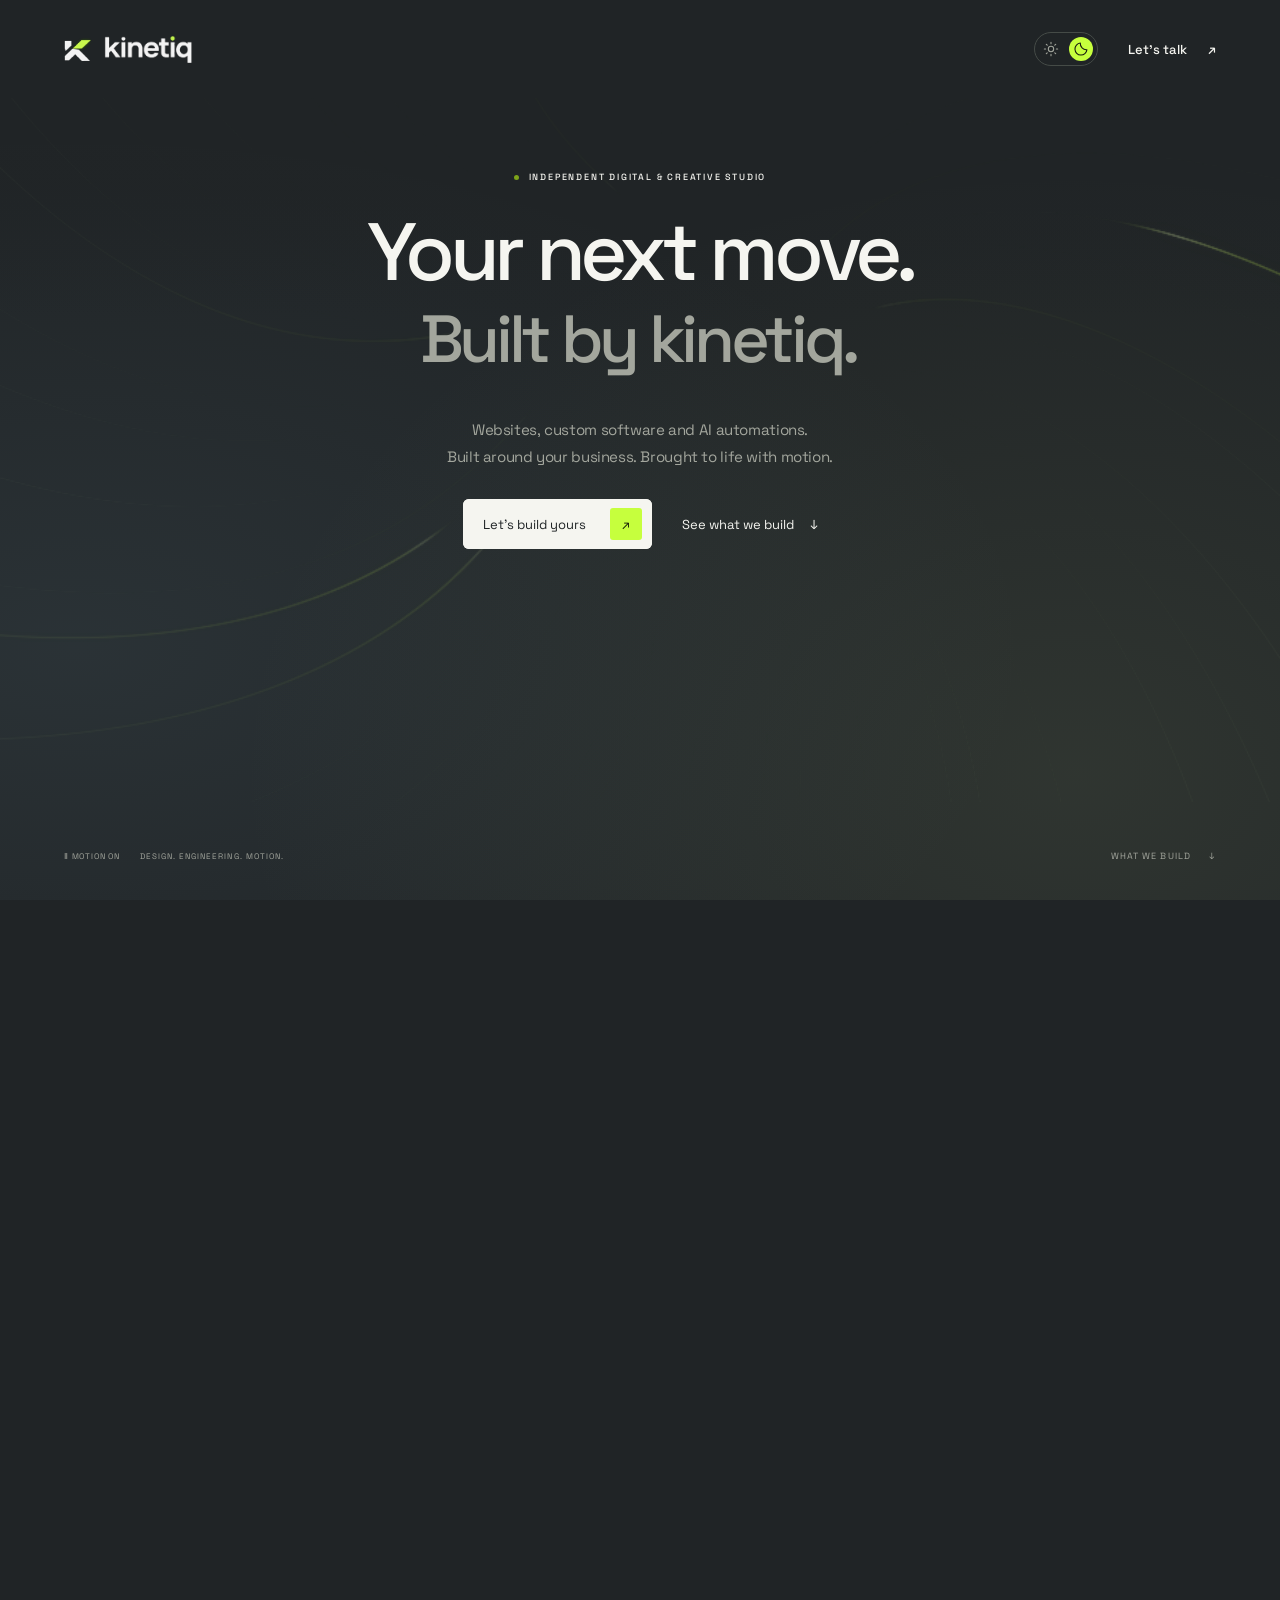
==== commit f6a04674: "optimized site v1" ====
--- a/index.html
+++ b/index.html
@@ -11,11 +11,11 @@
   <link rel="preconnect" href="https://fonts.googleapis.com">
   <link rel="preconnect" href="https://fonts.gstatic.com" crossorigin>
   <link href="https://fonts.googleapis.com/css2?family=Space+Grotesk:wght@400;500;600;700&display=swap"
-    rel="stylesheet">
+    rel="stylesheet" media="print" onload="this.media='all'">
   <link rel="icon" href="favicon.ico" sizes="32x32">
   <link rel="icon" href="images/favicon.svg" type="image/svg+xml">
-  <link rel="stylesheet" href="styles.css?v=section-stops">
-  <script src="app.js?v=section-stops" defer></script>
+  <link rel="stylesheet" href="styles.css?v=mobile-motion">
+  <script src="app.js?v=mobile-motion" defer></script>
 </head>
 
 <body>
@@ -74,11 +74,11 @@
                   <div class="redesign-table" id="dreamshowz-display">
                   <div class="comparison" style="--before-width:3%">
                     <div class="comparison-layer comparison-after asset-slot">
-                      <img src="images/dreamshowz-after.webp" alt="Redesign with an event stage, showreel and enquiry options" decoding="async">
+                      <img loading="lazy" src="images/dreamshowz-after.webp" alt="Redesign with an event stage, showreel and enquiry options" decoding="async">
                       <div class="asset-fallback" aria-hidden="true"><p>Redesigned website</p></div>
                     </div>
                     <div class="comparison-layer comparison-before asset-slot">
-                      <img src="images/dreamshowz-before.webp" alt="Original homepage with a blue enquiry form above the event gallery" decoding="async">
+                      <img loading="lazy" src="images/dreamshowz-before.webp" alt="Original homepage with a blue enquiry form above the event gallery" decoding="async">
                       <div class="asset-fallback" aria-hidden="true"><p>Original website</p></div>
                     </div>
                     <div class="compare-rule" aria-hidden="true"><span class="compare-grip"></span></div>
@@ -121,14 +121,14 @@
                 <div class="film-screen">
                   <div class="motion-media asset-slot">
                     <img class="motion-poster" src="images/motion-poster.webp" alt="Ideas into code, the opening title of the Cursor study">
-                    <video id="work-motion" data-src="images/motion.mp4" poster="images/motion-poster.webp" controls muted loop playsinline preload="none" aria-label="Cursor independent motion study"></video>
+                    <video id="work-motion" data-src="images/motion.mp4" data-mobile-src="images/motion-mobile.mp4" poster="images/motion-poster.webp" controls muted loop playsinline preload="none" aria-label="Cursor independent motion study"></video>
                     <div class="asset-fallback" aria-hidden="true"><p>Film preview unavailable</p></div>
                   </div>
                   <div class="film-playhead" aria-hidden="true"></div>
                   <div class="film-shots" role="group" aria-label="Jump to a shot">
-                    <button type="button" data-shot="3"><img src="images/cursor-agent.webp" alt=""><span>Agent</span><time>00:03</time></button>
-                    <button type="button" data-shot="11"><img src="images/cursor-tab.webp" alt=""><span>Tab</span><time>00:11</time></button>
-                    <button type="button" data-shot="15"><img src="images/cursor-flow.webp" alt=""><span>Workflow</span><time>00:15</time></button>
+                    <button type="button" data-shot="3"><img loading="lazy" src="images/cursor-agent.webp" alt=""><span>Agent</span><time>00:03</time></button>
+                    <button type="button" data-shot="11"><img loading="lazy" src="images/cursor-tab.webp" alt=""><span>Tab</span><time>00:11</time></button>
+                    <button type="button" data-shot="15"><img loading="lazy" src="images/cursor-flow.webp" alt=""><span>Workflow</span><time>00:15</time></button>
                   </div>
                   <div class="film-credit"><span>Motion design by kinetiq</span><span><time id="film-elapsed">00:00</time> / 00:23</span></div>
                 </div>
@@ -246,6 +246,12 @@
                   <span>↗</span></a></div><button class="explore" id="explore">See what we build <span>↓</span></button>
             </div>
           </div>
+          <div class="mobile-studio" aria-hidden="true">
+            <div class="studio-rails"><i></i><i></i><i></i></div>
+            <div class="studio-sculpture">
+              <div class="studio-mark"><i></i><i></i><i></i><i></i><i></i><i></i></div>
+            </div>
+          </div>
           <div class="bottom">
             <div class="motion-tools"><button id="tunnel-motion" type="button" aria-label="Pause background motion"
                 aria-pressed="false" hidden>Ⅱ MOTION ON</button><span class="motion-hint">DESIGN. ENGINEERING.
@@ -258,7 +264,7 @@
   </main>
   <dialog id="redesign-detail" aria-labelledby="detail-title">
     <div class="detail-head"><div><span class="study-type">DreamShowz / Design notes</span><h2 id="detail-title">The first impression</h2></div><button type="button" id="close-redesign" aria-label="Close design notes">Close ×</button></div>
-    <div class="detail-image"><img src="images/dreamshowz-after.webp" alt="DreamShowz homepage redesign"></div>
+    <div class="detail-image"><img loading="lazy" src="images/dreamshowz-after.webp" alt="DreamShowz homepage redesign"></div>
     <p id="detail-note">An event stage and showreel invite visitors to explore the studio’s work before they share their plans.</p>
     <div class="detail-options" role="group" aria-label="Inspect a design decision"><button type="button" data-detail="hero" aria-pressed="true">First impression</button><button type="button" data-detail="enquiry" aria-pressed="false">Enquiry path</button></div>
   </dialog>
--- a/styles.css
+++ b/styles.css
@@ -696,3 +696,152 @@
 @media(max-height:559px) and (prefers-reduced-motion:no-preference) {
   .stage { min-height:0; }
 }
+
+/* Document flow on touch screens and for readers who prefer reduced motion. */
+.reading-layout { --nav-height:68px; scroll-padding-top:var(--nav-height); }
+.reading-layout .nav { height:var(--nav-height); }
+.reading-layout .journey,.reading-layout .stage { position:relative; height:auto; min-height:0; overflow:visible; perspective:none; }
+.reading-layout .journey-baseline,.reading-layout .work-sweep,
+.reading-layout .light-tunnel-canvas,.reading-layout #tunnel-motion { display:none; }
+.reading-layout .surface,.reading-layout .destination,.reading-layout .portfolio {
+  position:relative; inset:auto; transform:none; clip-path:none; opacity:1; will-change:auto;
+}
+.reading-layout .surface {
+  display:grid; align-content:center; min-height:100svh; padding:calc(var(--nav-height) + 32px) 0 100px;
+  border-radius:0; box-shadow:none;
+}
+.reading-layout .intro { padding:0 5%; transform:none; opacity:1; }
+.reading-layout .surface::before,.reading-layout .surface::after { display:none; }
+.reading-layout .light-tunnel-container::after {
+  content:''; position:absolute; inset:0; pointer-events:none;
+  background:repeating-radial-gradient(ellipse 95% 58% at 50% 45%,transparent 0 35px,color-mix(in srgb,var(--ink) 10%,transparent) 36px,transparent 37px 55px);
+  mask-image:linear-gradient(to bottom,transparent 34%,#0008 88%,transparent);
+}
+.reading-layout .capabilities { padding:clamp(40px,7vw,88px) 6%; gap:32px; }
+.reading-layout .capability-list { flex:none; overflow:visible; }
+.reading-layout .portfolio { padding:36px 5% max(36px,env(safe-area-inset-bottom)); gap:18px; overflow:visible; }
+.reading-layout .portfolio-heading { display:flex; flex-wrap:wrap; gap:16px; }
+.reading-layout .work-viewport { overflow:visible; border-radius:0; box-shadow:none; }
+.reading-layout .work-track { display:grid; gap:20px; height:auto; transform:none; will-change:auto; }
+.reading-layout .work-track .work-scene {
+  position:relative; inset:auto; visibility:visible; height:auto; min-height:0; overflow:clip;
+  clip-path:none!important; container-type:normal; margin:0; scroll-margin-top:14px; box-shadow:var(--work-panel-shadow);
+}
+.reading-layout .work-line,.reading-layout .showcase-window { transform:none; }
+.reading-layout .showcase-window,.reading-layout .film-screen { width:100%; }
+.reading-layout .work-footer { display:none; }
+.reading-layout .work-directory button,.reading-layout .segment-thumb span { height:44px; }
+.reading-layout .motion-media:not(.is-missing) video:not([aria-hidden=true]) { opacity:1; }
+.reading-layout .redesign-table.is-live { aspect-ratio:auto; height:clamp(290px,58svh,520px); }
+.reading-layout .film-shots button,.reading-layout .comparison-key button,
+.reading-layout .study-links :is(a,button),.reading-layout .brief-action button { min-height:44px; }
+.reading-layout .brief-body textarea { font-size:max(16px,1em); }
+@media(max-width:780px) {
+  .reading-layout .portfolio-heading { align-items:flex-start; flex-direction:column; }
+  .reading-layout .portfolio-heading h2 { font-size:clamp(26px,7vw,36px); }
+  .reading-layout .work-directory { width:100%; }
+  .reading-layout .work-directory button,.reading-layout .segment-thumb span { font-size:clamp(12px,3vw,15px); }
+  .reading-layout .work-scene { grid-template:auto auto / minmax(0,1fr); gap:22px; padding:clamp(16px,4.5vw,32px); }
+  .reading-layout .work-scene h3 { font-size:clamp(38px,9vw,64px); }
+  .reading-layout .work-scene .scene-deck,.reading-layout .film-notes>p { margin-top:12px; font-size:16px; line-height:1.5; }
+  .reading-layout .comparison-key { padding:2px 4px; gap:2px; font-size:11px; letter-spacing:0; }
+  .reading-layout .film-shots button { justify-content:center; }
+  .reading-layout .browser-caption { gap:7px; }
+}
+@media(max-width:360px) {
+  .reading-layout .actions { gap:12px; flex-wrap:wrap; }
+  .reading-layout .nav { padding-inline:4%; }
+  .reading-layout .nav-right { gap:10px; }
+  .reading-layout .browser-address { display:none; }
+}
+
+/* The mobile masthead is a typeset cover above a relief of the actual studio mark. */
+.mobile-studio { display:none; }
+@media (max-width:780px), (pointer:coarse) {
+  .reading-layout .surface {
+    --cover-gutter:clamp(18px,6vw,44px);
+    display:flex; flex-direction:column; align-items:stretch; justify-content:space-between;
+    padding:calc(var(--nav-height) + clamp(24px,5svh,64px)) 0 0;
+  }
+  .reading-layout .light-tunnel-container::after { display:none; }
+  .reading-layout .intro { text-align:left; padding-inline:var(--cover-gutter); }
+  .reading-layout .eyebrow { justify-content:flex-start; margin-bottom:18px; font-size:8px; }
+  .reading-layout h1 { font-size:clamp(38px,11.6vw,77px); }
+  .reading-layout h1 .tech-line { margin:0; height:1.06em; overflow:clip; }
+  .reading-layout h1 .tech-fallback { justify-content:flex-start; font-size:1em; }
+  .reading-layout .description { margin:17px 0 20px; max-width:38ch; line-height:1.55; font-size:clamp(14px,3.8vw,17px); }
+  .reading-layout .actions { justify-content:flex-start; gap:clamp(12px,4vw,28px); }
+  .reading-layout .bottom { position:relative; inset:auto; flex-direction:row; margin:0 var(--cover-gutter); border-top:1px solid var(--line); }
+  .reading-layout .bottom #scroll { min-height:44px; }
+  .mobile-studio {
+    position:relative; isolation:isolate; display:grid; place-items:center;
+    flex:1; min-height:clamp(155px,25svh,265px); margin-top:14px; overflow:clip; pointer-events:none;
+    background:radial-gradient(ellipse at 55% 63%,color-mix(in srgb,var(--lime) 9%,transparent),transparent 55%);
+  }
+  .studio-sculpture {
+    position:relative; width:min(49vw,27svh,240px); aspect-ratio:300/249;
+    perspective:620px;
+  }
+  .studio-sculpture::before {
+    content:''; position:absolute; inset:70% -15% -10% -18%;
+    background:radial-gradient(ellipse,#0005,transparent 67%); transform:rotate(-12deg);
+  }
+  .studio-mark {
+    position:absolute; inset:0; transform-style:preserve-3d;
+    transform:rotateX(calc(23deg - var(--turn,0deg))) rotateY(calc(-30deg + var(--turn,0deg))) rotateZ(-11deg);
+  }
+  .studio-mark i {
+    position:absolute; inset:0; mask:var(--logo-mark-dark) center/contain no-repeat;
+    background:linear-gradient(130deg,#727872 18%,#292d2c 58%,#79816b 85%);
+    transform:translateZ(var(--z,0px));
+  }
+  .studio-mark i:nth-child(2) { --z:3px; }
+  .studio-mark i:nth-child(3) { --z:6px; }
+  .studio-mark i:nth-child(4) { --z:9px; }
+  .studio-mark i:nth-child(5) { --z:12px; }
+  .studio-mark i:last-child {
+    --z:15px; background:var(--logo-mark-dark) center/contain no-repeat;
+  }
+  html[data-theme="light"] .studio-mark i:last-child { background-image:var(--logo-mark-light); }
+  .studio-rails {
+    position:absolute; inset:-52% -20%; transform:perspective(430px) rotateX(65deg) rotateZ(-18deg);
+    mask-image:radial-gradient(ellipse,#000 19%,transparent 74%);
+  }
+  .studio-rails i { position:absolute; inset:21%; border:1px solid color-mix(in srgb,var(--ink) 28%,transparent); }
+  .studio-rails i:nth-child(2) { inset:10%; }
+  .studio-rails i:nth-child(3) { inset:0; }
+  .reading-layout .portfolio-heading {
+    position:sticky; top:calc(var(--nav-height) - 1px); z-index:4; padding:10px 0; gap:9px;
+    background:var(--gallery-color);
+  }
+  .reading-layout .work-track .work-scene { scroll-margin-top:110px; }
+}
+@media (max-height:500px) and (pointer:coarse) {
+  .reading-layout .portfolio-heading { position:relative; top:auto; }
+  .reading-layout .work-track .work-scene { scroll-margin-top:12px; }
+  .mobile-studio { min-height:125px; }
+}
+@media (prefers-reduced-motion:no-preference) {
+  .reading-layout .tech-fallback { animation:cover-type 720ms cubic-bezier(.23,1,.32,1) backwards; }
+  .reading-layout .tech-muted .tech-fallback { animation-delay:90ms; }
+  .mobile-studio .studio-mark { animation:mark-assemble 870ms cubic-bezier(.23,1,.32,1) backwards; }
+  .reading-layout .portfolio-heading.entered-view::after {
+    content:''; position:absolute; inset:0; pointer-events:none;
+    border-left:2px solid var(--lime);
+    background:var(--logo-mark) 6px 12px / 16px auto no-repeat var(--gallery-color);
+    animation:work-cut 700ms cubic-bezier(.4,0,.2,1) both;
+  }
+  .reading-layout .portfolio-heading { overflow:clip; padding-inline:3px; }
+  .reading-layout .showcase-window.entered-view { animation:browser-unfold 780ms cubic-bezier(.23,1,.32,1); transform-origin:50% 84%; }
+  .reading-layout .brief-desk.entered-view .brief-paper { animation:paper-register 680ms cubic-bezier(.23,1,.32,1); }
+  .reading-layout .film-screen.entered-view .motion-media::after {
+    content:''; position:absolute; inset:0; pointer-events:none; background:#1a1b15;
+    animation:film-gate 720ms cubic-bezier(.4,0,.2,1) both;
+  }
+  @keyframes cover-type { from { transform:translateY(105%); } to { transform:none; } }
+  @keyframes mark-assemble { from { transform:rotateX(52deg) rotateY(-64deg) rotateZ(-16deg) scale(.85); } }
+  @keyframes work-cut { from { transform:translateX(0); } to { transform:translateX(101%); } }
+  @keyframes browser-unfold { from { transform:perspective(680px) rotateX(17deg) translateY(12px); } to { transform:none; } }
+  @keyframes paper-register { from { transform:translate(10px,10px) rotate(3deg); } to { transform:none; } }
+  @keyframes film-gate { from { clip-path:inset(0); } to { clip-path:inset(50.1% 0); } }
+}
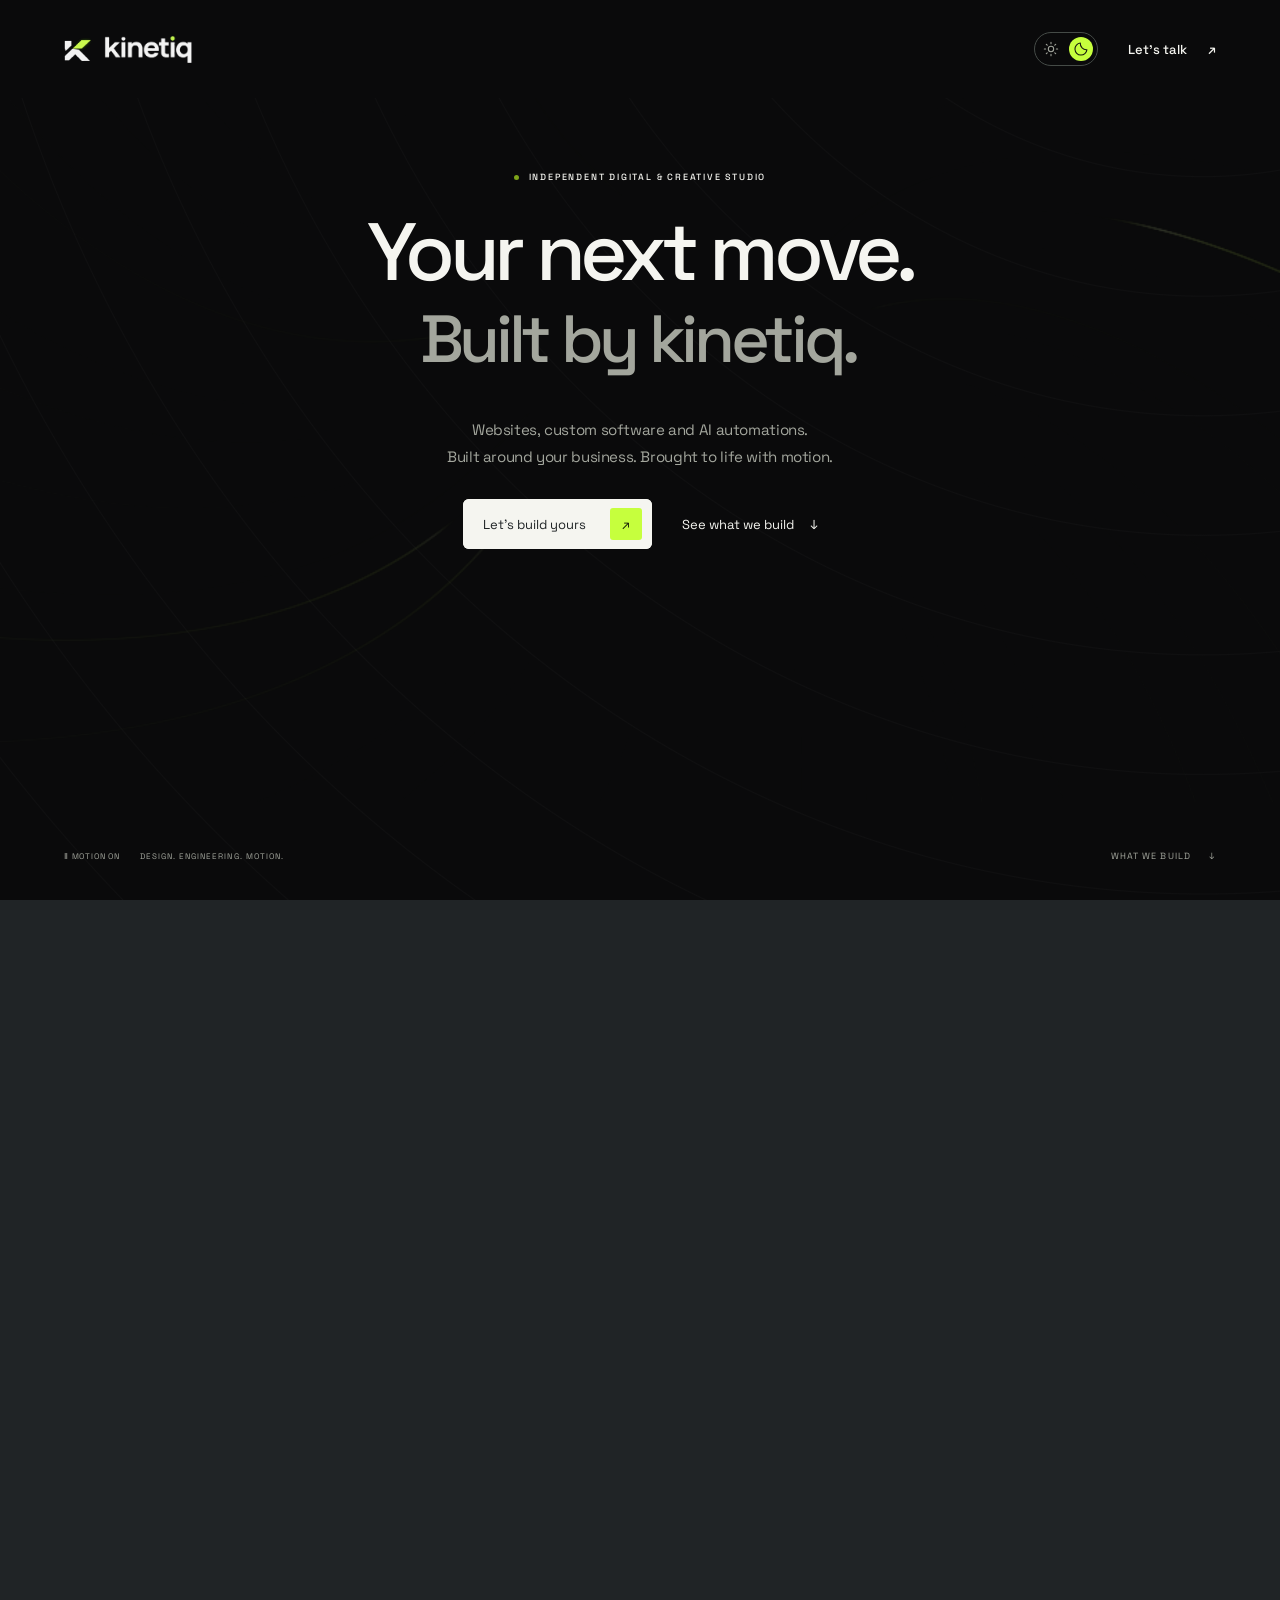
==== commit 7126d5cb: "Refine mobile chapter stops and darken the home background" ====
--- a/index.html
+++ b/index.html
@@ -4,7 +4,7 @@
 <head>
   <meta charset="utf-8">
   <meta name="viewport" content="width=device-width,initial-scale=1">
-  <meta name="theme-color" content="#202426">
+  <meta name="theme-color" content="#0a0a0b">
   <meta name="description"
     content="Websites, custom software, AI automations and motion. Kinetiq brings your next idea to life.">
   <title>Kinetiq — Your next move, built.</title>
@@ -14,8 +14,8 @@
     rel="stylesheet" media="print" onload="this.media='all'">
   <link rel="icon" href="favicon.ico" sizes="32x32">
   <link rel="icon" href="images/favicon.svg" type="image/svg+xml">
-  <link rel="stylesheet" href="styles.css?v=mobile-motion">
-  <script src="app.js?v=mobile-motion" defer></script>
+  <link rel="stylesheet" href="styles.css?v=home-ink">
+  <script src="app.js?v=home-ink" defer></script>
 </head>
 
 <body>
@@ -42,105 +42,37 @@
     <section class="journey" aria-label="Kinetiq introduction">
       <div class="journey-baseline" aria-hidden="true"></div>
       <div class="stage">
-        <section class="portfolio" id="selected-work" aria-labelledby="portfolio-title" inert>
-          <div class="portfolio-heading">
-            <h2 id="portfolio-title">Selected work</h2>
-            <nav class="work-directory" aria-label="Jump to a project">
-              <button type="button" data-project="0">DreamShowz</button>
-              <button type="button" data-project="1">Research agent</button>
-              <button type="button" data-project="2">Cursor</button>
-            </nav>
-          </div>
-          <div class="work-viewport">
-            <div class="work-track">
-              <article class="work-scene redesign-scene" data-work-theme="dreamshowz" aria-labelledby="dreamshowz-title">
-                <div class="redesign-caption">
-                  <div>
-                    <span class="study-type">Client work / Web design</span>
-                    <div class="work-mask"><h3 class="work-line" data-line="0" id="dreamshowz-title">DreamShowz</h3></div>
-                  </div>
-                  <p class="scene-deck">From a booking form to a front-row view of the studio’s events.</p>
-                  <div class="study-links">
-                    <button type="button" id="inspect-redesign">Inside the redesign</button>
-                    <a id="dreamshowz-visit" href="https://www.dreamshowz.com/" target="_blank" rel="noopener noreferrer">Visit site ↗</a>
-                  </div>
-                </div>
-                <div class="showcase-window">
-                  <div class="browser-caption">
-                    <span class="browser-lights" aria-hidden="true"><i></i><i></i><i></i></span>
-                    <span class="browser-tab">DreamShowz</span>
-                    <span class="browser-address">dreamshowz.com</span>
-                  </div>
-                  <div class="redesign-table" id="dreamshowz-display">
-                  <div class="comparison" style="--before-width:3%">
-                    <div class="comparison-layer comparison-after asset-slot">
-                      <img loading="lazy" src="images/dreamshowz-after.webp" alt="Redesign with an event stage, showreel and enquiry options" decoding="async">
-                      <div class="asset-fallback" aria-hidden="true"><p>Redesigned website</p></div>
-                    </div>
-                    <div class="comparison-layer comparison-before asset-slot">
-                      <img loading="lazy" src="images/dreamshowz-before.webp" alt="Original homepage with a blue enquiry form above the event gallery" decoding="async">
-                      <div class="asset-fallback" aria-hidden="true"><p>Original website</p></div>
-                    </div>
-                    <div class="compare-rule" aria-hidden="true"><span class="compare-grip"></span></div>
-                    <input id="compare-sites" type="range" min="0" max="100" value="3" aria-label="Amount of original DreamShowz site shown">
-                  </div>
-                  <div class="dreamshowz-live" id="dreamshowz-live" hidden></div>
-                </div>
-                <div class="comparison-key">
-                  <button type="button" id="show-dreamshowz-live" aria-pressed="false">Live site</button>
-                  <span id="dreamshowz-live-hint" hidden>Scroll inside to explore</span>
-                  <button type="button" id="compare-preview">Preview comparison</button>
-                  <button type="button" id="show-dreamshowz-compare" aria-pressed="true">Compare</button>
-                </div></div>
-              </article>
-              <article class="work-scene research-scene" data-work-theme="research" aria-labelledby="research-title" inert>
-                <div class="research-intro">
-                  <span class="study-type">Custom automation / Editorial</span>
-                  <div class="work-mask"><h3 class="work-line" data-line="0" id="research-title">Research <br>agent</h3></div>
-                  <p class="scene-deck">Sourced drafts three times a day for a geopolitics creator. The owner edits each one before it goes out.</p>
-                </div>
-                <div class="brief-desk">
-                  <form class="brief-paper" id="brief-review">
-                    <div class="brief-mast"><strong>Editorial desk</strong><span>Interactive sample</span></div>
-                    <div class="brief-body">
-                      <label class="brief-label" for="brief-headline">Draft headline</label>
-                      <textarea id="brief-headline" rows="2" maxlength="140" required spellcheck="false">Trade talks resume with shipping routes on the agenda</textarea>
-                      <details class="source-note"><summary>Source note</summary><p>Illustrative meeting agenda · Delegates will discuss shipping routes when trade talks resume.</p></details>
-                    </div>
-                    <div class="brief-action"><span role="status" id="brief-status">Awaiting owner review</span><button type="submit">Approve draft</button></div>
-                  </form>
-                </div>
-              </article>
-              <article class="work-scene cursor-scene" data-work-theme="cursor" aria-labelledby="motion-title" inert>
-                <div class="film-notes">
-                  <div class="study-type">Self-initiated / Motion design</div>
-                  <div class="work-mask"><h3 class="work-line" data-line="0" id="motion-title">Cursor</h3></div>
-                  <p>An independent product film tracing an idea from the first prompt to the final edit.</p>
-
-                </div>
-                <div class="film-screen">
-                  <div class="motion-media asset-slot">
-                    <img class="motion-poster" src="images/motion-poster.webp" alt="Ideas into code, the opening title of the Cursor study">
-                    <video id="work-motion" data-src="images/motion.mp4" data-mobile-src="images/motion-mobile.mp4" poster="images/motion-poster.webp" controls muted loop playsinline preload="none" aria-label="Cursor independent motion study"></video>
-                    <div class="asset-fallback" aria-hidden="true"><p>Film preview unavailable</p></div>
-                  </div>
-                  <div class="film-playhead" aria-hidden="true"></div>
-                  <div class="film-shots" role="group" aria-label="Jump to a shot">
-                    <button type="button" data-shot="3"><img loading="lazy" src="images/cursor-agent.webp" alt=""><span>Agent</span><time>00:03</time></button>
-                    <button type="button" data-shot="11"><img loading="lazy" src="images/cursor-tab.webp" alt=""><span>Tab</span><time>00:11</time></button>
-                    <button type="button" data-shot="15"><img loading="lazy" src="images/cursor-flow.webp" alt=""><span>Workflow</span><time>00:15</time></button>
-                  </div>
-                  <div class="film-credit"><span>Motion design by kinetiq</span><span><time id="film-elapsed">00:00</time> / 00:23</span></div>
-                </div>
-              </article>
-            </div>
-          </div>
-          <div class="work-footer">
-            <span class="work-counter" aria-live="polite" aria-atomic="true"><span id="work-index">01</span><span> / 03</span></span>
-            <div class="work-progress" aria-hidden="true"><i></i></div>
-            <div class="work-controls"><button type="button" id="work-prev" aria-label="Previous project">←</button><button type="button" id="work-next" aria-label="Next project">→</button></div>
-          </div>
-        </section>
+        <div class="surface">
+          <div class="light-tunnel-container" aria-hidden="true"><canvas class="light-tunnel-canvas"></canvas></div>
+          <div class="intro">
+            <p class="eyebrow"><span></span> INDEPENDENT DIGITAL & CREATIVE STUDIO</p>
+            <h1 aria-label="Your next move. Built by kinetiq.">
+              <span class="tech-line" data-text="Your next move." aria-hidden="true"><span class="tech-fallback">Your
+                  next move.</span><canvas></canvas></span>
+              <span class="tech-line tech-muted" data-text="Built by kinetiq." aria-hidden="true"><span
+                  class="tech-fallback">Built by kinetiq.</span><canvas></canvas></span>
+            </h1>
+            <p class="description">Websites, custom software and AI automations.<br> Built around your business. Brought
+              to life with motion.</p>
+            <div class="actions">
+              <div class="border-glow-card"><span class="edge-light" aria-hidden="true"></span><a
+                  class="primary border-glow-inner" href="../../Website/index.html#contact">Let’s build yours
+                  <span>↗</span></a></div><button class="explore" id="explore">See what we build <span>↓</span></button>
+            </div>
+          </div>
+          <div class="mobile-studio" aria-hidden="true">
+            <div class="studio-rails"><i></i><i></i><i></i></div>
+            <div class="studio-sculpture">
+              <div class="studio-mark"><i></i><i></i><i></i><i></i><i></i><i></i></div>
+            </div>
+          </div>
+          <div class="bottom">
+            <div class="motion-tools"><button id="tunnel-motion" type="button" aria-label="Pause background motion"
+                aria-pressed="false" hidden>Ⅱ MOTION ON</button><span class="motion-hint">DESIGN. ENGINEERING.
+                MOTION.</span></div><button id="scroll" aria-label="Explore what Kinetiq builds">WHAT WE BUILD
+              <span>↓</span></button>
+          </div>
+        </div>
         <section class="destination capabilities" id="work" aria-labelledby="capabilities-title" inert>
           <div class="capability-heading">
             <p class="section-index">01 / WHAT WE BUILD</p>
@@ -228,37 +160,105 @@
               you’re building <span aria-hidden="true">↗</span></a>
           </div>
         </section>
-        <div class="surface">
-          <div class="light-tunnel-container" aria-hidden="true"><canvas class="light-tunnel-canvas"></canvas></div>
-          <div class="intro">
-            <p class="eyebrow"><span></span> INDEPENDENT DIGITAL & CREATIVE STUDIO</p>
-            <h1 aria-label="Your next move. Built by kinetiq.">
-              <span class="tech-line" data-text="Your next move." aria-hidden="true"><span class="tech-fallback">Your
-                  next move.</span><canvas></canvas></span>
-              <span class="tech-line tech-muted" data-text="Built by kinetiq." aria-hidden="true"><span
-                  class="tech-fallback">Built by kinetiq.</span><canvas></canvas></span>
-            </h1>
-            <p class="description">Websites, custom software and AI automations.<br> Built around your business. Brought
-              to life with motion.</p>
-            <div class="actions">
-              <div class="border-glow-card"><span class="edge-light" aria-hidden="true"></span><a
-                  class="primary border-glow-inner" href="../../Website/index.html#contact">Let’s build yours
-                  <span>↗</span></a></div><button class="explore" id="explore">See what we build <span>↓</span></button>
-            </div>
-          </div>
-          <div class="mobile-studio" aria-hidden="true">
-            <div class="studio-rails"><i></i><i></i><i></i></div>
-            <div class="studio-sculpture">
-              <div class="studio-mark"><i></i><i></i><i></i><i></i><i></i><i></i></div>
-            </div>
-          </div>
-          <div class="bottom">
-            <div class="motion-tools"><button id="tunnel-motion" type="button" aria-label="Pause background motion"
-                aria-pressed="false" hidden>Ⅱ MOTION ON</button><span class="motion-hint">DESIGN. ENGINEERING.
-                MOTION.</span></div><button id="scroll" aria-label="Explore what Kinetiq builds">WHAT WE BUILD
-              <span>↓</span></button>
-          </div>
-        </div>
+        <section class="portfolio" id="selected-work" aria-labelledby="portfolio-title" inert>
+          <div class="portfolio-heading">
+            <h2 id="portfolio-title">Selected work</h2>
+            <nav class="work-directory" aria-label="Jump to a project">
+              <button type="button" data-project="0">DreamShowz</button>
+              <button type="button" data-project="1">Research agent</button>
+              <button type="button" data-project="2">Cursor</button>
+            </nav>
+          </div>
+          <div class="work-viewport">
+            <div class="work-track">
+              <article class="work-scene redesign-scene" data-work-theme="dreamshowz" aria-labelledby="dreamshowz-title">
+                <div class="redesign-caption">
+                  <div>
+                    <span class="study-type">Client work / Web design</span>
+                    <div class="work-mask"><h3 class="work-line" data-line="0" id="dreamshowz-title">DreamShowz</h3></div>
+                  </div>
+                  <p class="scene-deck">From a booking form to a front-row view of the studio’s events.</p>
+                  <div class="study-links">
+                    <button type="button" id="inspect-redesign">Inside the redesign</button>
+                    <a id="dreamshowz-visit" href="https://www.dreamshowz.com/" target="_blank" rel="noopener noreferrer">Visit site ↗</a>
+                  </div>
+                </div>
+                <div class="showcase-window">
+                  <div class="browser-caption">
+                    <span class="browser-lights" aria-hidden="true"><i></i><i></i><i></i></span>
+                    <span class="browser-tab">DreamShowz</span>
+                    <span class="browser-address">dreamshowz.com</span>
+                  </div>
+                  <div class="redesign-table" id="dreamshowz-display">
+                  <div class="comparison" style="--before-width:3%">
+                    <div class="comparison-layer comparison-after asset-slot">
+                      <img loading="lazy" src="images/dreamshowz-after.webp" alt="Redesign with an event stage, showreel and enquiry options" decoding="async">
+                      <div class="asset-fallback" aria-hidden="true"><p>Redesigned website</p></div>
+                    </div>
+                    <div class="comparison-layer comparison-before asset-slot">
+                      <img loading="lazy" src="images/dreamshowz-before.webp" alt="Original homepage with a blue enquiry form above the event gallery" decoding="async">
+                      <div class="asset-fallback" aria-hidden="true"><p>Original website</p></div>
+                    </div>
+                    <div class="compare-rule" aria-hidden="true"><span class="compare-grip"></span></div>
+                    <input id="compare-sites" type="range" min="0" max="100" value="3" aria-label="Amount of original DreamShowz site shown">
+                  </div>
+                  <div class="dreamshowz-live" id="dreamshowz-live" hidden></div>
+                </div>
+                <div class="comparison-key">
+                  <button type="button" id="show-dreamshowz-live" aria-pressed="false">Live site</button>
+                  <span id="dreamshowz-live-hint" hidden>Scroll inside to explore</span>
+                  <button type="button" id="compare-preview">Preview comparison</button>
+                  <button type="button" id="show-dreamshowz-compare" aria-pressed="true">Compare</button>
+                </div></div>
+              </article>
+              <article class="work-scene research-scene" data-work-theme="research" aria-labelledby="research-title" inert>
+                <div class="research-intro">
+                  <span class="study-type">Custom automation / Editorial</span>
+                  <div class="work-mask"><h3 class="work-line" data-line="0" id="research-title">Research <br>agent</h3></div>
+                  <p class="scene-deck">Sourced drafts three times a day for a geopolitics creator. The owner edits each one before it goes out.</p>
+                </div>
+                <div class="brief-desk">
+                  <form class="brief-paper" id="brief-review">
+                    <div class="brief-mast"><strong>Editorial desk</strong><span>Interactive sample</span></div>
+                    <div class="brief-body">
+                      <label class="brief-label" for="brief-headline">Draft headline</label>
+                      <textarea id="brief-headline" rows="2" maxlength="140" required spellcheck="false">Trade talks resume with shipping routes on the agenda</textarea>
+                      <details class="source-note"><summary>Source note</summary><p>Illustrative meeting agenda · Delegates will discuss shipping routes when trade talks resume.</p></details>
+                    </div>
+                    <div class="brief-action"><span role="status" id="brief-status">Awaiting owner review</span><button type="submit">Approve draft</button></div>
+                  </form>
+                </div>
+              </article>
+              <article class="work-scene cursor-scene" data-work-theme="cursor" aria-labelledby="motion-title" inert>
+                <div class="film-notes">
+                  <div class="study-type">Self-initiated / Motion design</div>
+                  <div class="work-mask"><h3 class="work-line" data-line="0" id="motion-title">Cursor</h3></div>
+                  <p>An independent product film tracing an idea from the first prompt to the final edit.</p>
+
+                </div>
+                <div class="film-screen">
+                  <div class="motion-media asset-slot">
+                    <img class="motion-poster" src="images/motion-poster.webp" alt="Ideas into code, the opening title of the Cursor study">
+                    <video id="work-motion" data-src="images/motion.mp4" data-mobile-src="images/motion-mobile.mp4" poster="images/motion-poster.webp" controls muted loop playsinline preload="none" aria-label="Cursor independent motion study"></video>
+                    <div class="asset-fallback" aria-hidden="true"><p>Film preview unavailable</p></div>
+                  </div>
+                  <div class="film-playhead" aria-hidden="true"></div>
+                  <div class="film-shots" role="group" aria-label="Jump to a shot">
+                    <button type="button" data-shot="3"><img loading="lazy" src="images/cursor-agent.webp" alt=""><span>Agent</span><time>00:03</time></button>
+                    <button type="button" data-shot="11"><img loading="lazy" src="images/cursor-tab.webp" alt=""><span>Tab</span><time>00:11</time></button>
+                    <button type="button" data-shot="15"><img loading="lazy" src="images/cursor-flow.webp" alt=""><span>Workflow</span><time>00:15</time></button>
+                  </div>
+                  <div class="film-credit"><span>Motion design by kinetiq</span><span><time id="film-elapsed">00:00</time> / 00:23</span></div>
+                </div>
+              </article>
+            </div>
+          </div>
+          <div class="work-footer">
+            <span class="work-counter" aria-live="polite" aria-atomic="true"><span id="work-index">01</span><span> / 03</span></span>
+            <div class="work-progress" aria-hidden="true"><i></i></div>
+            <div class="work-controls"><button type="button" id="work-prev" aria-label="Previous project">←</button><button type="button" id="work-next" aria-label="Next project">→</button></div>
+          </div>
+        </section>
       </div>
     </section>
   </main>
--- a/styles.css
+++ b/styles.css
@@ -8,8 +8,8 @@
 }
 
 /* A quiet opening, folded back to reveal the work. */
-:root{--bg:#f5f5f0;--ink:#171a15;--muted:#676d61;--line:#d9ddd1;--lime:#c6ff3d;--fold:0deg;--lift:0%;--fade:1;--copy-opacity:1;--copy-y:0px;--work-scale:.93;--work-y:32px;--depth-x:0px;--depth-y:0px;color-scheme:light}
-html[data-theme="dark"]{--bg:#202426;--ink:#f5f5f0;--muted:#b1b7ae;--line:#454b47;color-scheme:dark}
+:root{--bg:#f5f5f0;--home-bg:var(--bg);--ink:#171a15;--muted:#676d61;--line:#d9ddd1;--lime:#c6ff3d;--fold:0deg;--lift:0%;--fade:1;--copy-opacity:1;--copy-y:0px;--work-scale:.93;--work-y:32px;--depth-x:0px;--depth-y:0px;color-scheme:light}
+html[data-theme="dark"]{--bg:#202426;--home-bg:#0a0a0b;--ink:#f5f5f0;--muted:#b1b7ae;--line:#454b47;color-scheme:dark}
 *{box-sizing:border-box}html{scroll-behavior:smooth}body{margin:0;background:var(--bg);color:var(--ink);font-family:'Space Grotesk',sans-serif}a{color:inherit;text-decoration:none}button{font:inherit;color:inherit;cursor:pointer;border:0;background:none}a,button{-webkit-tap-highlight-color:transparent}a:focus-visible,button:focus-visible{outline:2px solid #88ac22;outline-offset:6px}button,a{touch-action:manipulation}
 .nav{position:fixed;inset:0 0 auto;height:98px;padding:0 5%;display:flex;align-items:center;justify-content:space-between;z-index:10;background:linear-gradient(var(--bg),transparent)}.brand{display:flex;align-items:center;gap:9px}.mark{width:28px;height:26px;background:var(--logo-mark) center/contain no-repeat}.word{width:95px;height:27px;background:var(--logo-word) center/contain no-repeat}.nav-right{display:flex;gap:30px;align-items:center}.contact{font-size:13px;font-weight:500;padding:12px 0}.contact span{display:inline-block;margin-left:18px;transition:transform .2s}.contact:hover span{transform:translate(2px,-2px)}
 /* Icon cells and the thumb share the same centers in both positions. */
@@ -35,10 +35,10 @@
 
 /* Entrance doors: the same surface and colour as the selected theme. */
 .entry-doors{position:fixed;inset:0;z-index:100;overflow:hidden;perspective:1600px;cursor:wait}
-.entry-door{position:absolute;top:0;bottom:0;width:calc(50% + 1px);background:var(--bg);backface-visibility:hidden;transition:transform 1.05s cubic-bezier(.76,0,.24,1);will-change:transform}
+.entry-door{position:absolute;top:0;bottom:0;width:calc(50% + 1px);background:var(--home-bg);backface-visibility:hidden;transition:transform 1.05s cubic-bezier(.76,0,.24,1);will-change:transform}
 .entry-left{left:0;border-right:1px solid var(--line);transform-origin:left center}
 .entry-right{right:0;transform-origin:right center}
-.entry-mark{position:absolute;left:50%;top:50%;width:40px;height:35px;transform:translate(-50%,-50%);background:var(--logo-mark) center/contain no-repeat;box-shadow:0 0 0 20px var(--bg);background-color:var(--bg);transition:opacity .2s ease,transform .3s ease}
+.entry-mark{position:absolute;left:50%;top:50%;width:40px;height:35px;transform:translate(-50%,-50%);background:var(--logo-mark) center/contain no-repeat;box-shadow:0 0 0 20px var(--home-bg);background-color:var(--home-bg);transition:opacity .2s ease,transform .3s ease}
 .entry-doors.is-open .entry-left{transform:translateX(-101%) rotateY(-4deg)}
 .entry-doors.is-open .entry-right{transform:translateX(101%) rotateY(4deg)}
 .entry-doors.is-open .entry-mark{opacity:0;transform:translate(-50%,-50%) scale(.94)}
@@ -236,7 +236,7 @@
 html[data-theme="light"]{--logo-mark:var(--logo-mark-light);--logo-word:var(--logo-word-light)}
 html[data-theme="dark"]{--work-bg:#e7e9dd;--work-ink:#222b25;--work-muted:#566252;--work-line:#c4cbbd}
 .stage{background:var(--work-bg);perspective:1200px}
-.surface{background:var(--bg);background-image:none;transform:translateY(var(--lift)) rotateX(var(--fold)) scale(var(--surface-scale));border-radius:0 0 var(--surface-radius) var(--surface-radius);box-shadow:0 38px 70px -16px #0008,0 10px 20px -10px #0008;isolation:isolate}
+.surface{background:var(--home-bg);background-image:none;transform:translateY(var(--lift)) rotateX(var(--fold)) scale(var(--surface-scale));border-radius:0 0 var(--surface-radius) var(--surface-radius);box-shadow:0 38px 70px -16px #0008,0 10px 20px -10px #0008;isolation:isolate}
 .ambient{inset:0;z-index:0;opacity:var(--light-strength);background:radial-gradient(ellipse 42% 46% at var(--light-x) var(--light-y),#c6ff3d1c,transparent 80%),radial-gradient(ellipse 85% 40% at 50% 105%,#b8c4a320,transparent 80%);pointer-events:none}
 html[data-theme="dark"] .ambient{background:radial-gradient(ellipse 42% 46% at var(--light-x) var(--light-y),#c6ff3d11,transparent 80%),radial-gradient(ellipse 85% 40% at 50% 105%,#9eac8b0c,transparent 80%)}
 .ambient::after{content:'';position:absolute;inset:45% -30% -40%;transform:rotate(-16deg);background:linear-gradient(180deg,transparent 15%,#a4b98b08 48%,#b7c7a51a 50%,transparent 72%);filter:blur(18px)}
@@ -253,19 +253,18 @@
 html[data-theme="dark"].work-active .theme span:last-of-type{color:#151810}
 @media(prefers-reduced-motion:reduce){.surface{box-shadow:none}.surface::before,.surface::after,.destination::before{display:none}}
 /* A stable header stays legible while two contrasting surfaces pass behind it. */
-.nav{background:var(--bg);transition:background-color .25s,color .25s}
+.nav{background:var(--home-bg);transition:background-color .25s,color .25s}
 html.work-active .nav{background:var(--work-bg)}
 
 /* LightTunnel is the home background; its center stays clear behind the copy. */
 .light-tunnel-container{position:absolute;inset:0;z-index:0;overflow:clip;pointer-events:none;background:radial-gradient(ellipse at 50% 55%,transparent 35%,#9cad7c05)}
 html[data-theme="dark"] .light-tunnel-container {
-  background:
-    linear-gradient(to bottom, var(--bg) 8%, transparent 35%),
-    radial-gradient(ellipse at 84% 86%, #88976d26, transparent 55%),
-    radial-gradient(ellipse at 6% 72%, #7091a221, transparent 56%);
+  background:repeating-radial-gradient(ellipse 94% 148% at 94% -42%,
+    transparent 0 68px, #ffffff06 69px, transparent 70px 108px);
 }
 .light-tunnel-canvas{position:absolute;inset:0;width:100%;height:100%;display:block;opacity:0;transition:opacity .6s;mask-image:radial-gradient(ellipse 35% 32% at 50% 39%,#0004, #000 100%)}
 .tunnel-ready .light-tunnel-canvas{opacity:1}
+html[data-theme="dark"] .tunnel-ready .light-tunnel-canvas { opacity:.55; }
 .motion-tools{gap:20px}
 .bottom #tunnel-motion{font-size:8px;letter-spacing:.1em;min-height:44px;padding:12px 0;color:var(--muted)}
 @media(max-width:700px){.motion-tools{gap:16px}.motion-hint{font-size:6px}.bottom #tunnel-motion{font-size:7px}.light-tunnel-canvas{mask-image:radial-gradient(ellipse 70% 30% at 50% 38%,#0004,#000 100%)}}
@@ -778,6 +777,8 @@
     flex:1; min-height:clamp(155px,25svh,265px); margin-top:14px; overflow:clip; pointer-events:none;
     background:radial-gradient(ellipse at 55% 63%,color-mix(in srgb,var(--lime) 9%,transparent),transparent 55%);
   }
+  html[data-theme="dark"] .mobile-studio { background:radial-gradient(ellipse at 55% 63%,#ffffff05,transparent 55%); }
+  html[data-theme="dark"] .studio-rails { opacity:.45; }
   .studio-sculpture {
     position:relative; width:min(49vw,27svh,240px); aspect-ratio:300/249;
     perspective:620px;
@@ -825,6 +826,7 @@
   .reading-layout .tech-fallback { animation:cover-type 720ms cubic-bezier(.23,1,.32,1) backwards; }
   .reading-layout .tech-muted .tech-fallback { animation-delay:90ms; }
   .mobile-studio .studio-mark { animation:mark-assemble 870ms cubic-bezier(.23,1,.32,1) backwards; }
+  .reading-layout .capability-heading.entered-view h2 { animation:chapter-lift 680ms cubic-bezier(.23,1,.32,1); }
   .reading-layout .portfolio-heading.entered-view::after {
     content:''; position:absolute; inset:0; pointer-events:none;
     border-left:2px solid var(--lime);
@@ -839,9 +841,20 @@
     animation:film-gate 720ms cubic-bezier(.4,0,.2,1) both;
   }
   @keyframes cover-type { from { transform:translateY(105%); } to { transform:none; } }
+  @keyframes chapter-lift { from { clip-path:inset(0 0 85%); transform:translateY(12px); } to { clip-path:inset(0); transform:none; } }
   @keyframes mark-assemble { from { transform:rotateX(52deg) rotateY(-64deg) rotateZ(-16deg) scale(.85); } }
   @keyframes work-cut { from { transform:translateX(0); } to { transform:translateX(101%); } }
   @keyframes browser-unfold { from { transform:perspective(680px) rotateX(17deg) translateY(12px); } to { transform:none; } }
   @keyframes paper-register { from { transform:translate(10px,10px) rotate(3deg); } to { transform:none; } }
   @keyframes film-gate { from { clip-path:inset(0); } to { clip-path:inset(50.1% 0); } }
 }
+
+/* Each touch chapter gets a native landing. An expanded chapter can grow and scroll internally in the document. */
+@media (prefers-reduced-motion:no-preference) {
+  html.reading-layout { scroll-snap-type:y mandatory; }
+  .reading-layout :is(.surface,.capabilities,.portfolio,.research-scene,.cursor-scene) {
+    scroll-snap-align:start; scroll-snap-stop:always;
+  }
+  .reading-layout .capabilities { min-height:calc(100svh - var(--nav-height)); }
+  .reading-layout .work-track .work-scene { min-height:calc(100svh - var(--nav-height) - 122px); }
+}
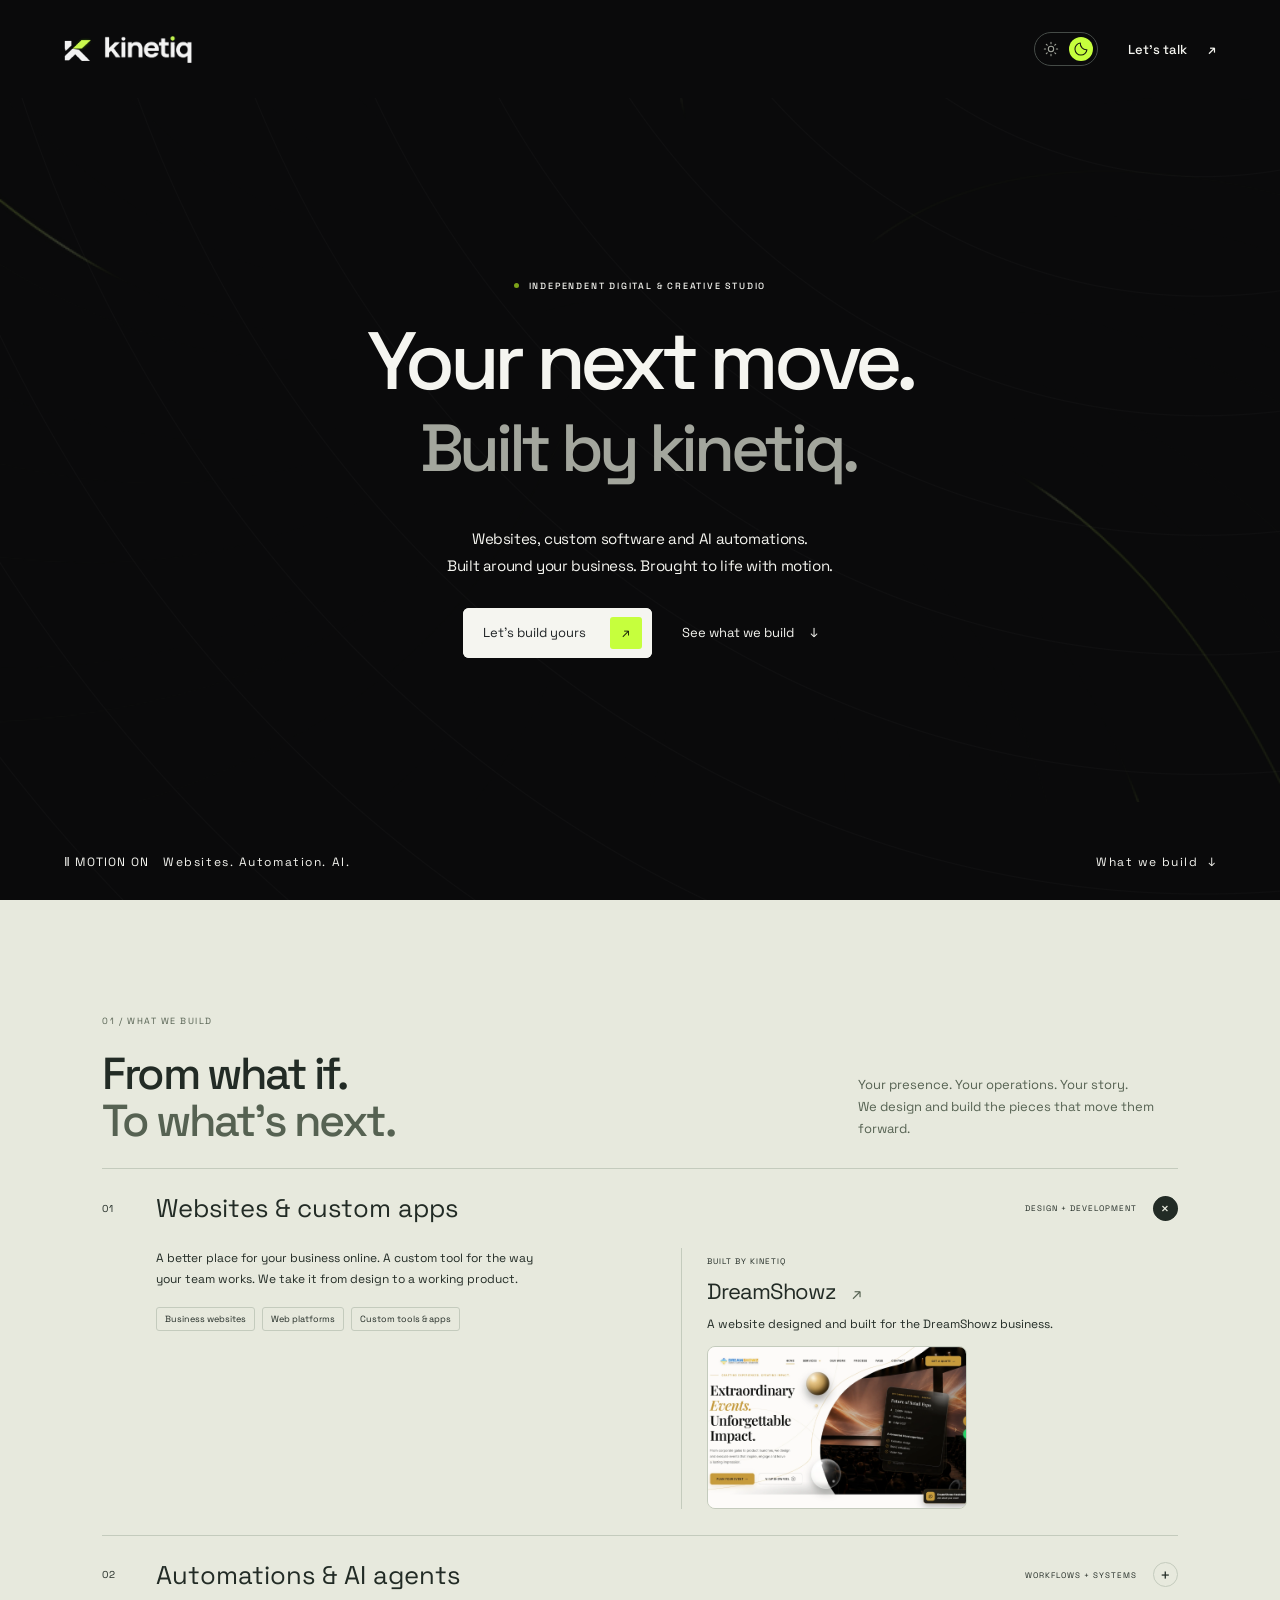
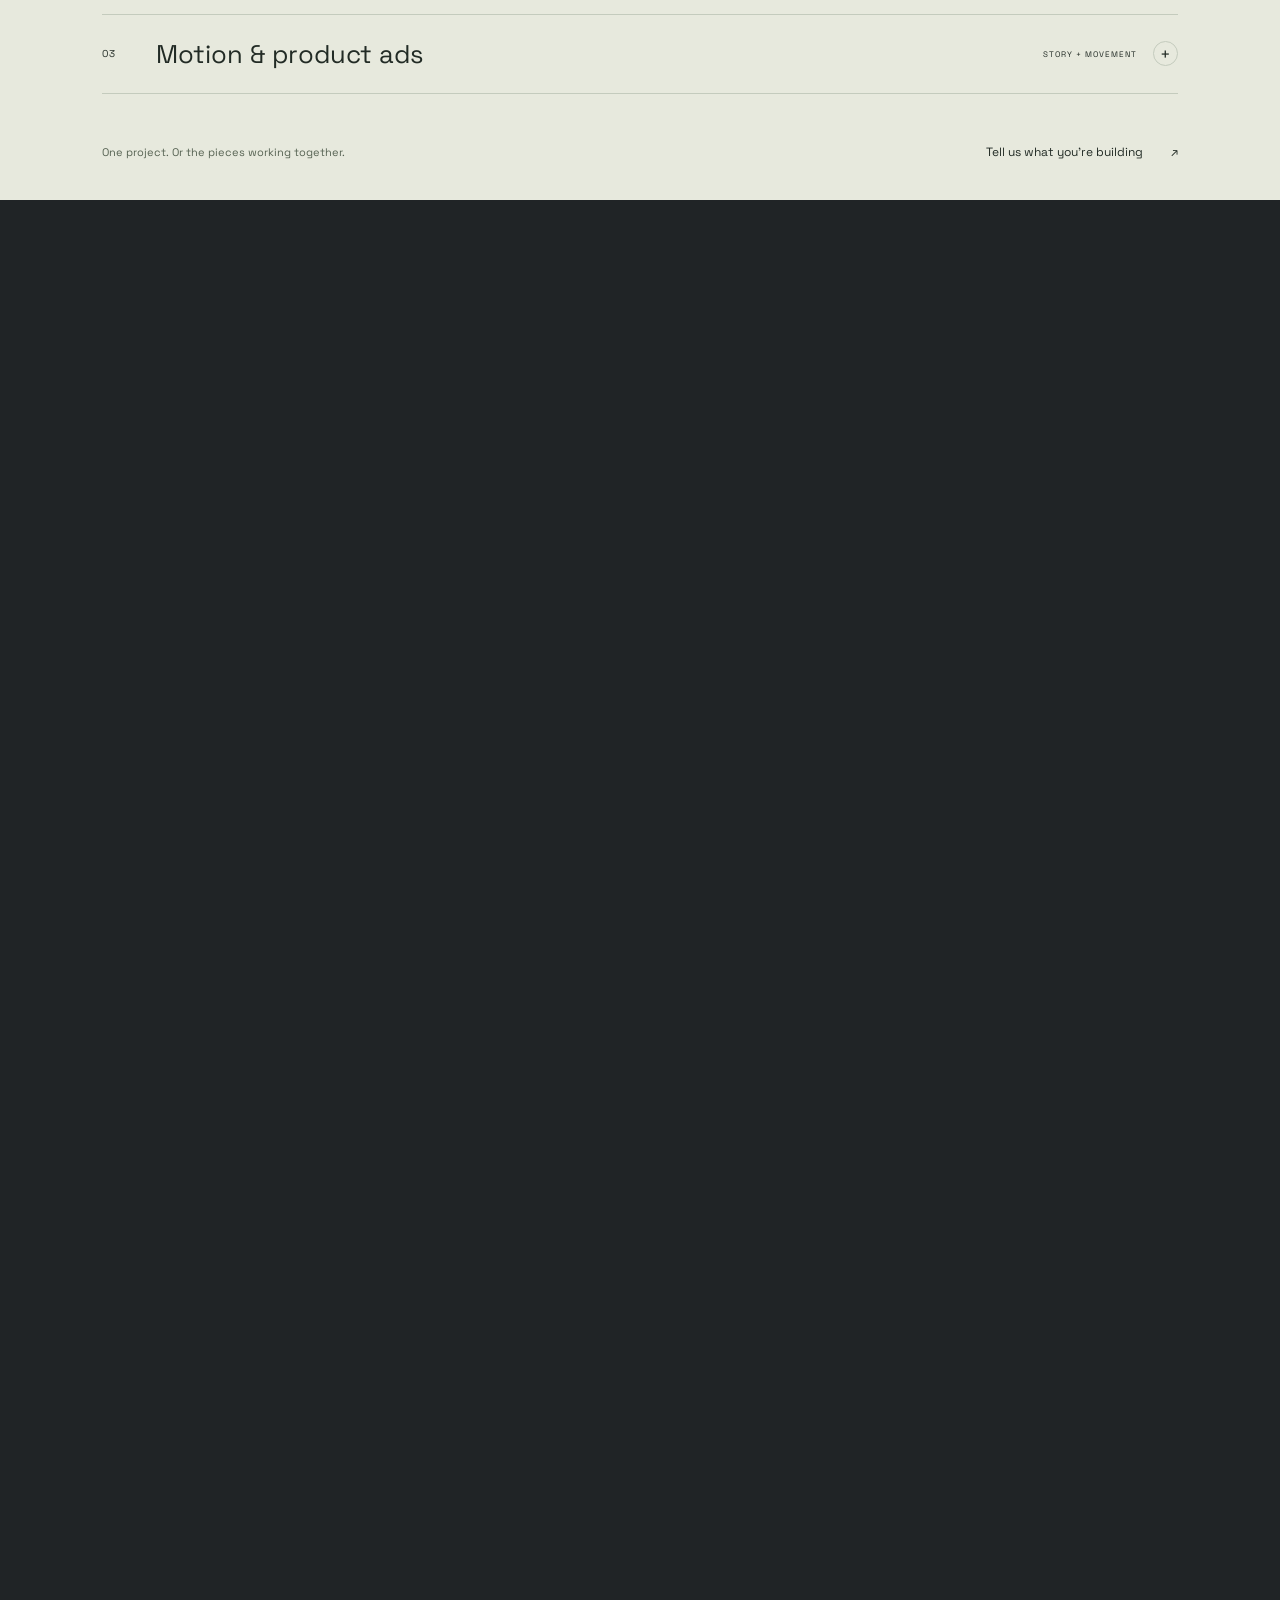
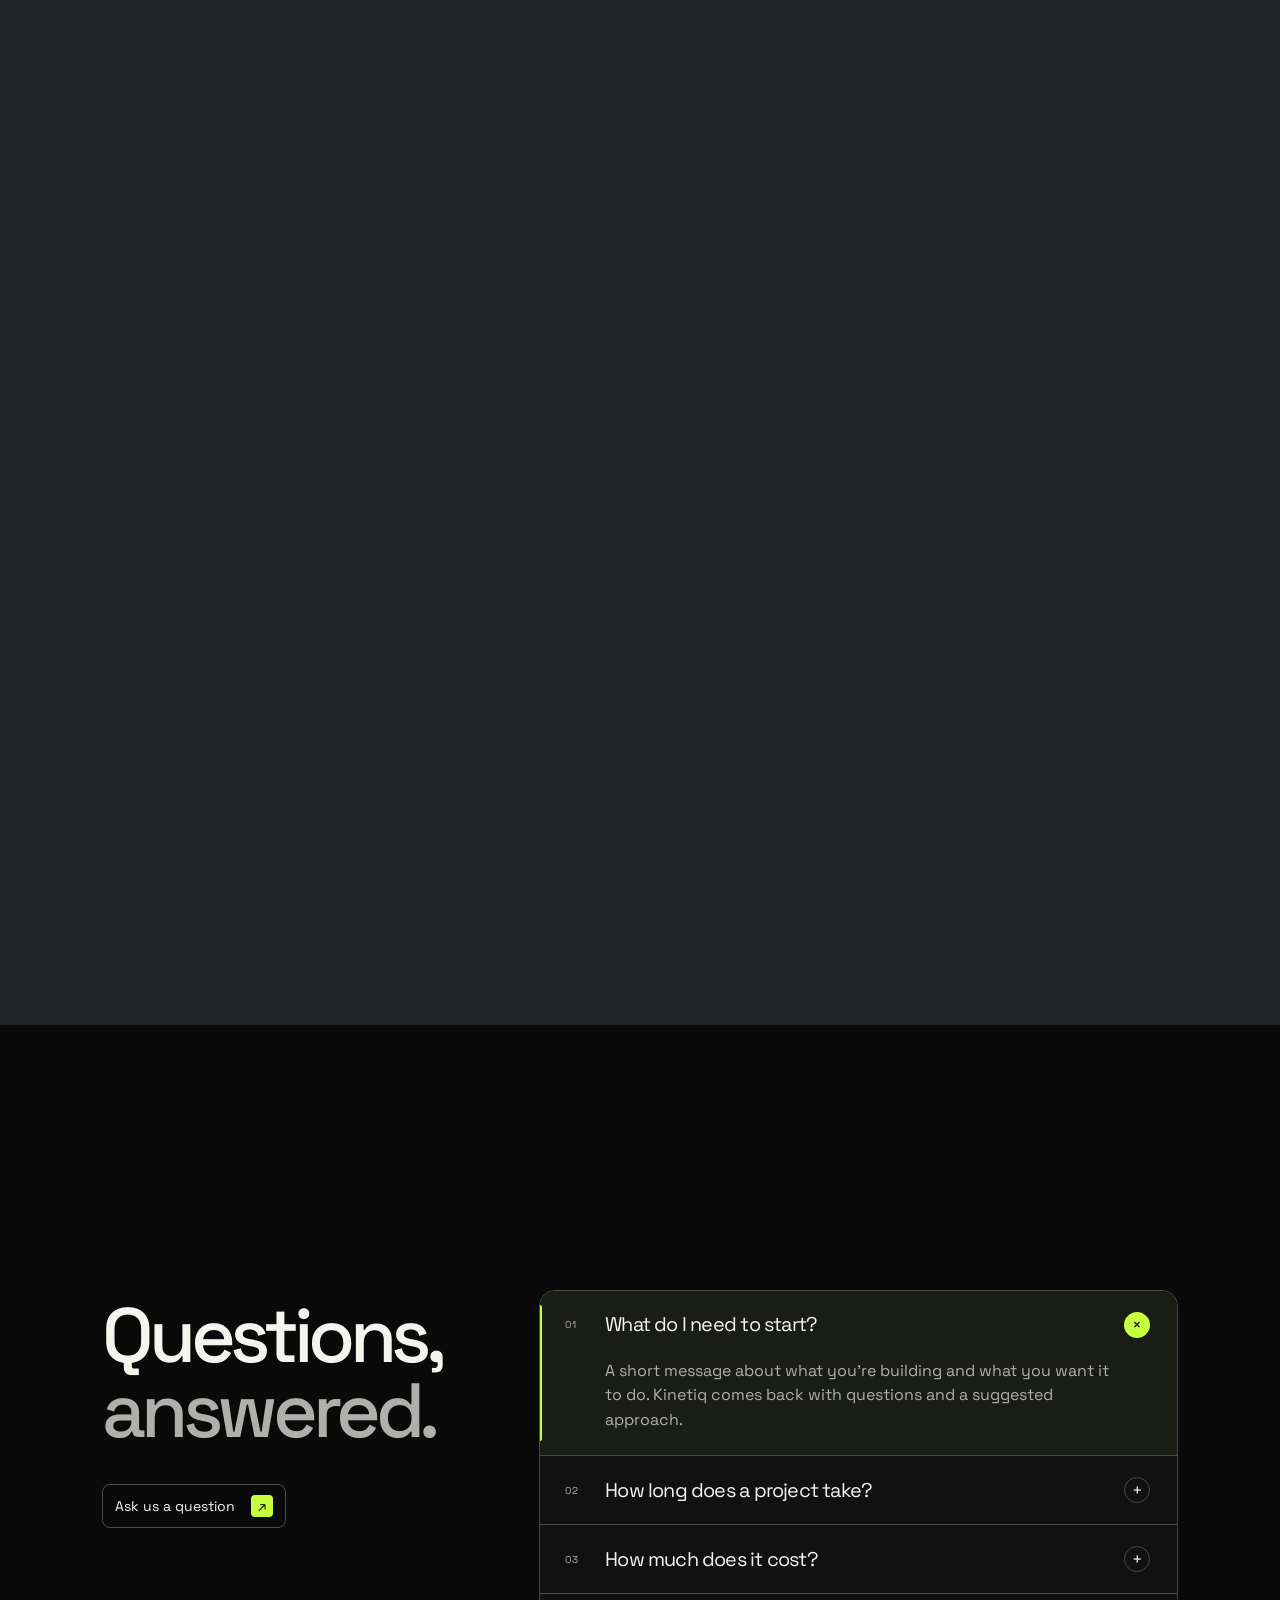
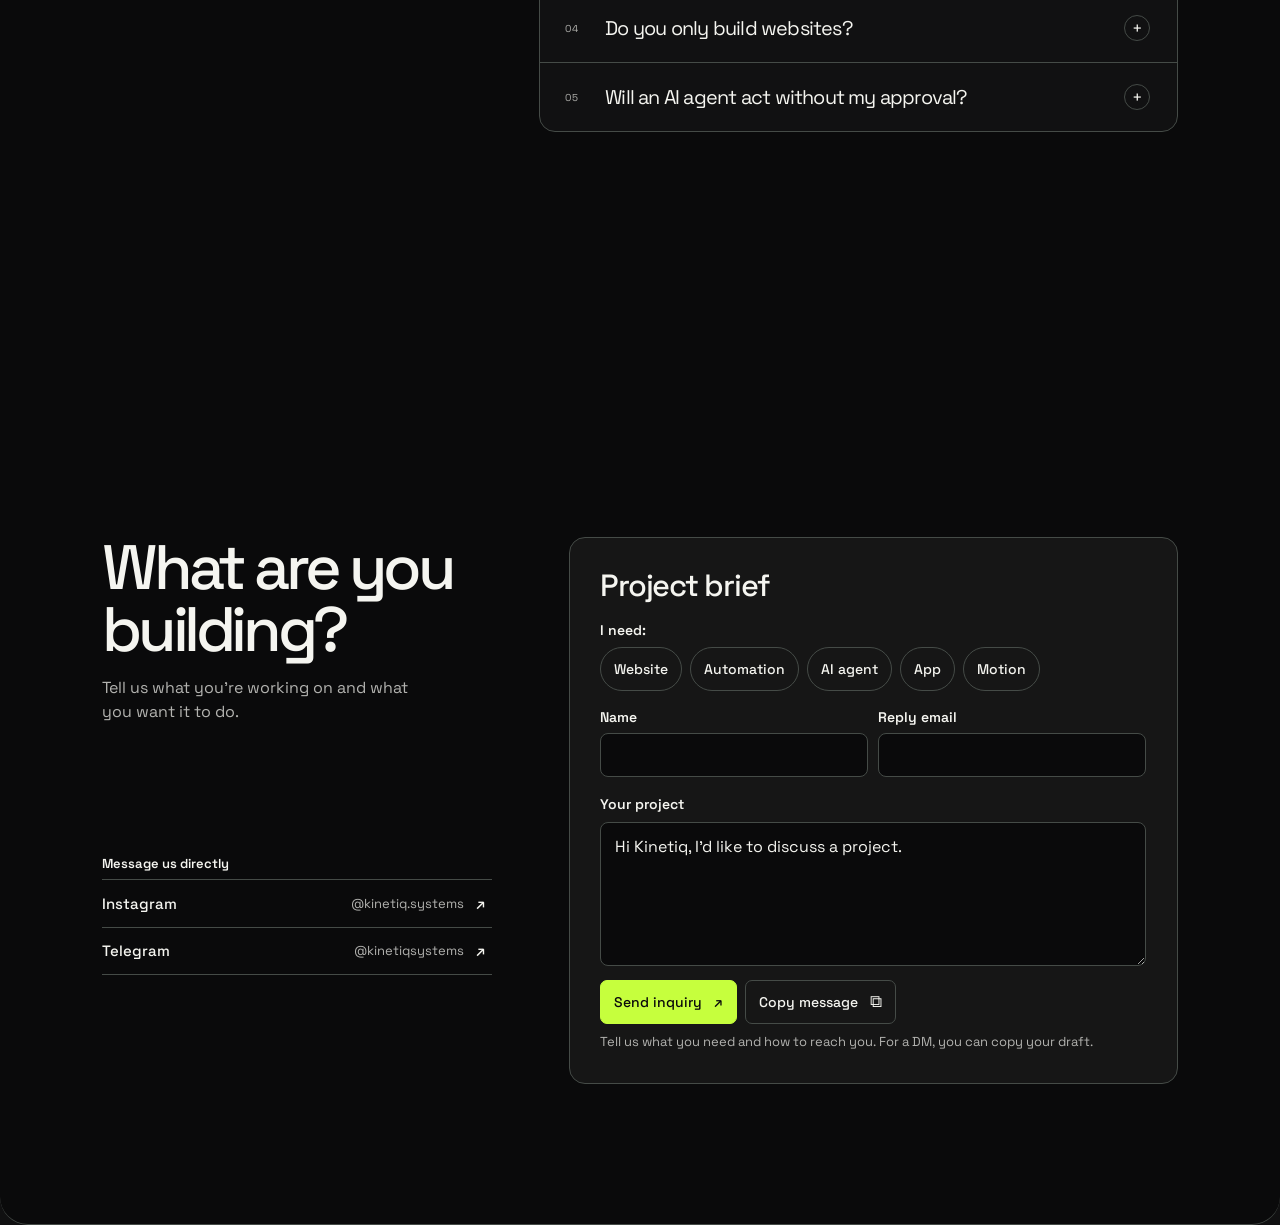
==== commit f8a932d4: "Ship and audit the Kinetiq portfolio" ====
--- a/index.html
+++ b/index.html
@@ -6,23 +6,45 @@
   <meta name="viewport" content="width=device-width,initial-scale=1">
   <meta name="theme-color" content="#0a0a0b">
   <meta name="description"
-    content="Websites, custom software, AI automations and motion. Kinetiq brings your next idea to life.">
+    content="Kinetiq is an independent studio building websites, custom apps, AI automations and product films.">
   <title>Kinetiq — Your next move, built.</title>
+  <meta property="og:type" content="website">
+  <meta property="og:url" content="https://kinetiqsystems.vercel.app/">
+  <meta property="og:site_name" content="Kinetiq">
+  <meta property="og:title" content="Kinetiq — Your next move, built.">
+  <meta property="og:description" content="Kinetiq is an independent studio building websites, custom apps, AI automations and product films.">
+  <meta property="og:image" content="https://kinetiqsystems.vercel.app/images/og-image.png">
+  <meta property="og:image:width" content="1200">
+  <meta property="og:image:height" content="630">
+  <meta property="og:image:alt" content="Kinetiq logo on a near-black background">
+  <meta name="twitter:card" content="summary_large_image">
+  <meta name="twitter:title" content="Kinetiq — Your next move, built.">
+  <meta name="twitter:description" content="Kinetiq is an independent studio building websites, custom apps, AI automations and product films.">
+  <meta name="twitter:image" content="https://kinetiqsystems.vercel.app/images/og-image.png">
+  <meta name="twitter:image:alt" content="Kinetiq logo on a near-black background">
   <link rel="preconnect" href="https://fonts.googleapis.com">
   <link rel="preconnect" href="https://fonts.gstatic.com" crossorigin>
   <link href="https://fonts.googleapis.com/css2?family=Space+Grotesk:wght@400;500;600;700&display=swap"
     rel="stylesheet" media="print" onload="this.media='all'">
   <link rel="icon" href="favicon.ico" sizes="32x32">
   <link rel="icon" href="images/favicon.svg" type="image/svg+xml">
-  <link rel="stylesheet" href="styles.css?v=home-ink">
-  <script src="app.js?v=home-ink" defer></script>
+  <link rel="stylesheet" href="styles.css?v=site-review">
+  <script src="app.js?v=site-review" defer></script>
+  <script>
+    if (location.protocol === 'https:') {
+      window.va = window.va || function () { (window.vaq = window.vaq || []).push(arguments); };
+      const analytics = document.createElement('script');
+      analytics.src = '/_vercel/insights/script.js';
+      document.head.append(analytics);
+    }
+  </script>
 </head>
 
 <body>
   <header class="nav">
     <a class="brand" href="#home" aria-label="Kinetiq home"><span class="mark"></span><span class="word"></span></a>
     <div class="nav-right">
-      <button id="theme" class="theme" type="button" role="switch" aria-checked="false" aria-label="Dark mode">
+      <button id="theme" class="theme" type="button" role="switch" aria-checked="true" aria-label="Dark mode">
         <span aria-hidden="true"><svg viewBox="0 0 24 24" fill="none" stroke="currentColor" stroke-width="1.6"
             stroke-linecap="round">
             <circle cx="12" cy="12" r="4" />
@@ -35,7 +57,7 @@
           </svg></span>
         <i aria-hidden="true"></i>
       </button>
-      <a class="contact" href="../../Website/index.html#contact">Let’s talk <span>↗</span></a>
+      <a class="contact" href="#contact">Let’s talk <span>↗</span></a>
     </div>
   </header>
   <main id="home">
@@ -44,122 +66,36 @@
       <div class="stage">
         <div class="surface">
           <div class="light-tunnel-container" aria-hidden="true"><canvas class="light-tunnel-canvas"></canvas></div>
-          <div class="intro">
-            <p class="eyebrow"><span></span> INDEPENDENT DIGITAL & CREATIVE STUDIO</p>
-            <h1 aria-label="Your next move. Built by kinetiq.">
-              <span class="tech-line" data-text="Your next move." aria-hidden="true"><span class="tech-fallback">Your
-                  next move.</span><canvas></canvas></span>
-              <span class="tech-line tech-muted" data-text="Built by kinetiq." aria-hidden="true"><span
-                  class="tech-fallback">Built by kinetiq.</span><canvas></canvas></span>
-            </h1>
-            <p class="description">Websites, custom software and AI automations.<br> Built around your business. Brought
-              to life with motion.</p>
-            <div class="actions">
-              <div class="border-glow-card"><span class="edge-light" aria-hidden="true"></span><a
-                  class="primary border-glow-inner" href="../../Website/index.html#contact">Let’s build yours
-                  <span>↗</span></a></div><button class="explore" id="explore">See what we build <span>↓</span></button>
-            </div>
-          </div>
-          <div class="mobile-studio" aria-hidden="true">
-            <div class="studio-rails"><i></i><i></i><i></i></div>
-            <div class="studio-sculpture">
-              <div class="studio-mark"><i></i><i></i><i></i><i></i><i></i><i></i></div>
+          <div class="hero-content">
+            <div class="intro">
+              <p class="eyebrow"><span></span> INDEPENDENT DIGITAL & CREATIVE STUDIO</p>
+              <h1 aria-label="Your next move. Built by kinetiq.">
+                <span class="tech-line" data-text="Your next move." aria-hidden="true"><span class="tech-fallback">Your
+                    next move.</span><canvas></canvas></span>
+                <span class="tech-line tech-muted" data-text="Built by kinetiq." aria-hidden="true"><span
+                    class="tech-fallback">Built by kinetiq.</span><canvas></canvas></span>
+              </h1>
+              <p class="description">Websites, custom software and AI automations.<br> Built around your business. Brought
+                to life with motion.</p>
+              <div class="actions">
+                <div class="border-glow-card"><span class="edge-light" aria-hidden="true"></span><a
+                    class="primary border-glow-inner" href="#contact">Let’s build yours
+                    <span>↗</span></a></div><button class="explore" id="explore">See what we build <span>↓</span></button>
+              </div>
+            </div>
+            <div class="mobile-studio" aria-hidden="true">
+              <div class="studio-rails"><i></i><i></i><i></i></div>
+              <div class="studio-sculpture">
+                <div class="studio-mark"><i></i><i></i><i></i><i></i><i></i><i></i></div>
+              </div>
             </div>
           </div>
           <div class="bottom">
             <div class="motion-tools"><button id="tunnel-motion" type="button" aria-label="Pause background motion"
-                aria-pressed="false" hidden>Ⅱ MOTION ON</button><span class="motion-hint">DESIGN. ENGINEERING.
-                MOTION.</span></div><button id="scroll" aria-label="Explore what Kinetiq builds">WHAT WE BUILD
+                aria-pressed="false" hidden>Ⅱ MOTION ON</button><span class="motion-hint">Websites. Automation. AI.</span></div><button id="scroll" aria-label="Explore what Kinetiq builds">What we build
               <span>↓</span></button>
           </div>
         </div>
-        <section class="destination capabilities" id="work" aria-labelledby="capabilities-title" inert>
-          <div class="capability-heading">
-            <p class="section-index">01 / WHAT WE BUILD</p>
-            <div class="capability-intro">
-              <h2 id="capabilities-title">From what if.<br><span>To what’s next.</span></h2>
-              <p>Your presence. Your operations. Your story.<br> We design and build the pieces that move them forward.
-              </p>
-            </div>
-          </div>
-          <div class="capability-list">
-            <details class="capability" name="kinetiq-capability" open>
-              <summary><span class="cap-number">01</span>
-                <h3>Websites & custom apps</h3><span class="cap-note">DESIGN + DEVELOPMENT</span><span
-                  class="cap-expand" aria-hidden="true">+</span>
-              </summary>
-              <div class="capability-body">
-                <div class="cap-scope">
-                  <p>A better place for your business online. A custom tool for the way your team works. We take it from
-                    design to a working product.</p>
-                  <ul aria-label="Website and app capabilities">
-                    <li>Business websites</li>
-                    <li>Web platforms</li>
-                    <li>Custom tools & apps</li>
-                  </ul>
-                </div>
-                <div class="cap-proof"><span class="proof-label">BUILT BY KINETIQ</span>
-                  <p class="proof-title">DreamShowz <span aria-hidden="true">↗</span></p>
-                  <p>A website designed and built for the DreamShowz business.</p>
-                </div>
-              </div>
-            </details>
-            <details class="capability" name="kinetiq-capability">
-              <summary><span class="cap-number">02</span>
-                <h3>Automations & AI agents</h3><span class="cap-note">WORKFLOWS + SYSTEMS</span><span
-                  class="cap-expand" aria-hidden="true">+</span>
-              </summary>
-              <div class="capability-body">
-                <div class="cap-scope">
-                  <p>Connect your tools, cut repetitive work and put agents to work on the complex tasks. Built around
-                    your process, with review and control where you need them.</p>
-                  <ul aria-label="Automation capabilities">
-                    <li>Custom integrations</li>
-                    <li>Research agents</li>
-                    <li>Approval workflows</li>
-                  </ul>
-                </div>
-                <div class="cap-proof"><span class="proof-label">A WORKFLOW WE’VE BUILT</span>
-                  <p class="proof-title">Research. Review. Publish.</p>
-                  <p>For a geopolitics creator: sourced research and drafts three times a day, with owner editing and
-                    review before publishing.</p>
-                  <ol class="proof-flow" aria-label="Research automation flow">
-                    <li>Sources</li>
-                    <li>Draft</li>
-                    <li>Owner review</li>
-                    <li>Publish</li>
-                  </ol>
-                </div>
-              </div>
-            </details>
-            <details class="capability" name="kinetiq-capability">
-              <summary><span class="cap-number">03</span>
-                <h3>Motion & product ads</h3><span class="cap-note">STORY + MOVEMENT</span><span class="cap-expand"
-                  aria-hidden="true">+</span>
-              </summary>
-              <div class="capability-body">
-                <div class="cap-scope">
-                  <p>Show what makes your product worth a closer look. Motion graphics and product films that turn an
-                    idea, feature or launch into a clear visual story.</p>
-                  <ul aria-label="Motion capabilities">
-                    <li>Motion graphics</li>
-                    <li>Product ads</li>
-                    <li>Launch films</li>
-                  </ul>
-                </div>
-                <div class="cap-proof"><span class="proof-label">FROM FIRST FRAME TO FINAL CUT</span>
-                  <p class="proof-title">Make the idea move.</p>
-                  <p>Concept, visual direction and animation shaped around the product and what the viewer needs to
-                    understand.</p>
-                </div>
-              </div>
-            </details>
-          </div>
-          <div class="capability-footer">
-            <p>One project. Or the pieces working together.</p><a href="../../Website/index.html#contact">Tell us what
-              you’re building <span aria-hidden="true">↗</span></a>
-          </div>
-        </section>
         <section class="portfolio" id="selected-work" aria-labelledby="portfolio-title" inert>
           <div class="portfolio-heading">
             <h2 id="portfolio-title">Selected work</h2>
@@ -239,7 +175,7 @@
                 <div class="film-screen">
                   <div class="motion-media asset-slot">
                     <img class="motion-poster" src="images/motion-poster.webp" alt="Ideas into code, the opening title of the Cursor study">
-                    <video id="work-motion" data-src="images/motion.mp4" data-mobile-src="images/motion-mobile.mp4" poster="images/motion-poster.webp" controls muted loop playsinline preload="none" aria-label="Cursor independent motion study"></video>
+                    <video id="work-motion" data-src="images/motion.mp4" data-mobile-src="images/motion-mobile.mp4" poster="images/motion-poster.webp" controls muted loop playsinline preload="none" hidden aria-label="Cursor independent motion study"></video>
                     <div class="asset-fallback" aria-hidden="true"><p>Film preview unavailable</p></div>
                   </div>
                   <div class="film-playhead" aria-hidden="true"></div>
@@ -260,13 +196,272 @@
           </div>
         </section>
       </div>
+      <div class="journey-flow">
+        <section class="destination capabilities" id="work" aria-labelledby="capabilities-title">
+          <div class="capability-heading">
+            <p class="section-index">01 / WHAT WE BUILD</p>
+            <div class="capability-intro">
+              <h2 id="capabilities-title">From what if.<br><span>To what’s next.</span></h2>
+              <p>Your presence. Your operations. Your story.<br> We design and build the pieces that move them forward.
+              </p>
+            </div>
+          </div>
+          <div class="capability-list">
+            <div class="capability" data-services="website app">
+              <h3 class="service-title"><button class="service-trigger" type="button" aria-expanded="true" aria-controls="service-panel-01">
+                <span class="cap-number" aria-hidden="true">01</span><span class="service-name">Websites & custom apps</span><span class="cap-note">DESIGN + DEVELOPMENT</span><span class="cap-expand" aria-hidden="true">+</span>
+              </button></h3>
+              <div class="service-panel" id="service-panel-01">
+                <div>
+                  <div class="capability-body">
+                    <div class="cap-scope">
+                      <p>A better place for your business online. A custom tool for the way your team works. We take it from
+                        design to a working product.</p>
+                      <ul aria-label="Website and app capabilities">
+                        <li>Business websites</li>
+                        <li>Web platforms</li>
+                        <li>Custom tools & apps</li>
+                      </ul>
+                    </div>
+                    <div class="cap-proof">
+                      <a class="proof-link" href="#dreamshowz-title" data-proof="0">
+                        <span class="proof-label">BUILT BY KINETIQ</span>
+                        <span class="proof-title">DreamShowz <span aria-hidden="true">↗</span></span>
+                      </a>
+                      <p>A website designed and built for the DreamShowz business.</p>
+                      <a class="service-preview" href="#dreamshowz-title" data-proof="0">
+                        <img src="images/dreamshowz-after.webp" loading="lazy" decoding="async" alt="DreamShowz homepage redesign">
+                      </a>
+                    </div>
+                  </div>
+                </div>
+              </div>
+            </div>
+            <div class="capability" data-services="automation ai-agent">
+              <h3 class="service-title"><button class="service-trigger" type="button" aria-expanded="false" aria-controls="service-panel-02">
+                <span class="cap-number" aria-hidden="true">02</span><span class="service-name">Automations & AI agents</span><span class="cap-note">WORKFLOWS + SYSTEMS</span><span class="cap-expand" aria-hidden="true">+</span>
+              </button></h3>
+              <div class="service-panel" id="service-panel-02" inert>
+                <div>
+                  <div class="capability-body">
+                    <div class="cap-scope">
+                      <p>Connect your tools, cut repetitive work and put agents to work on the complex tasks. Built around
+                        your process, with review and control where you need them.</p>
+                      <ul aria-label="Automation capabilities">
+                        <li>Custom integrations</li>
+                        <li>Research agents</li>
+                        <li>Approval workflows</li>
+                      </ul>
+                    </div>
+                    <div class="cap-proof">
+                      <a class="proof-link" href="#research-title" data-proof="1">
+                        <span class="proof-label">BUILT BY KINETIQ</span>
+                        <span class="proof-title">Research agent <span aria-hidden="true">↗</span></span>
+                      </a>
+                      <p>A research-to-post agent for a geopolitics creator.</p>
+                      <a class="service-preview" href="#research-title" data-proof="1" aria-label="View the Research agent project and its editorial desk sample">
+                        <div class="brief-paper" aria-hidden="true">
+                          <div class="brief-mast"><strong>Editorial desk</strong><span>Interactive sample</span></div>
+                          <div class="brief-body"><span class="brief-label">Draft headline</span><p>Trade talks resume with shipping routes on the agenda</p><span class="source-note">Source note</span></div>
+                          <div class="brief-action"><span>Awaiting owner review</span><span class="brief-preview-button">Approve draft</span></div>
+                        </div>
+                      </a>
+                    </div>
+                  </div>
+                </div>
+              </div>
+            </div>
+            <div class="capability" data-services="motion">
+              <h3 class="service-title"><button class="service-trigger" type="button" aria-expanded="false" aria-controls="service-panel-03">
+                <span class="cap-number" aria-hidden="true">03</span><span class="service-name">Motion & product ads</span><span class="cap-note">STORY + MOVEMENT</span><span class="cap-expand" aria-hidden="true">+</span>
+              </button></h3>
+              <div class="service-panel" id="service-panel-03" inert>
+                <div>
+                  <div class="capability-body">
+                    <div class="cap-scope">
+                      <p>Show what makes your product worth a closer look. Motion graphics and product films that turn an
+                        idea, feature or launch into a clear visual story.</p>
+                      <ul aria-label="Motion capabilities">
+                        <li>Motion graphics</li>
+                        <li>Product ads</li>
+                        <li>Launch films</li>
+                      </ul>
+                    </div>
+                    <div class="cap-proof">
+                      <a class="proof-link" href="#motion-title" data-proof="2">
+                        <span class="proof-label">BUILT BY KINETIQ</span>
+                        <span class="proof-title">Cursor <span aria-hidden="true">↗</span></span>
+                      </a>
+                      <p>An independent product film, a self-initiated concept.</p>
+                      <a class="service-preview" href="#motion-title" data-proof="2">
+                        <img src="images/motion-poster.webp" loading="lazy" decoding="async" alt="Opening title of the independent Cursor product film">
+                      </a>
+                    </div>
+                  </div>
+                </div>
+              </div>
+            </div>
+          </div>
+          <div class="capability-footer">
+            <p>One project. Or the pieces working together.</p><a href="#contact" data-service-contact>Tell us what
+              you’re building <span aria-hidden="true">↗</span></a>
+          </div>
+        </section>
+      </div>
+    </section>
+    <section id="faq" class="faq" aria-labelledby="faq-title">
+      <div class="faq-inner">
+        <div class="faq-intro">
+          <h2 id="faq-title">Questions,<br> <span>answered.</span></h2>
+          <a class="faq-contact" href="#contact">Ask us a question <span aria-hidden="true">↗</span></a>
+        </div>
+        <div class="faq-list">
+          <details class="capability faq-row" name="kinetiq-faq" open>
+            <summary aria-expanded="true"><span class="cap-number" aria-hidden="true">01</span><h3>What do I need to start?</h3><span class="cap-expand" aria-hidden="true">+</span></summary>
+            <div class="faq-answer"><p>A short message about what you're building and what you want it to do. Kinetiq comes back with questions and a suggested approach.</p></div>
+          </details>
+          <details class="capability faq-row" name="kinetiq-faq">
+            <summary aria-expanded="false"><span class="cap-number" aria-hidden="true">02</span><h3>How long does a project take?</h3><span class="cap-expand" aria-hidden="true">+</span></summary>
+            <div class="faq-answer"><p>It depends on what you're building. You get a realistic estimate before any work starts.</p></div>
+          </details>
+          <details class="capability faq-row" name="kinetiq-faq">
+            <summary aria-expanded="false"><span class="cap-number" aria-hidden="true">03</span><h3>How much does it cost?</h3><span class="cap-expand" aria-hidden="true">+</span></summary>
+            <div class="faq-answer"><p>Pricing depends on scope. Share your project and Kinetiq replies with a quote.</p></div>
+          </details>
+          <details class="capability faq-row" name="kinetiq-faq">
+            <summary aria-expanded="false"><span class="cap-number" aria-hidden="true">04</span><h3>Do you only build websites?</h3><span class="cap-expand" aria-hidden="true">+</span></summary>
+            <div class="faq-answer"><p>No. Kinetiq builds websites and custom apps, automations and AI agents, and motion and product ads, together or separately.</p></div>
+          </details>
+          <details class="capability faq-row" name="kinetiq-faq">
+            <summary aria-expanded="false"><span class="cap-number" aria-hidden="true">05</span><h3>Will an AI agent act without my approval?</h3><span class="cap-expand" aria-hidden="true">+</span></summary>
+            <div class="faq-answer"><p>Not unless you want it to. Kinetiq can build in review and approval steps so you stay in control, like the research agent above, where the owner approves every post before it goes out.</p></div>
+          </details>
+        </div>
+      </div>
+    </section>
+    <section id="contact" class="inquiry" aria-labelledby="inquiry-title">
+      <div class="inquiry-inner">
+        <div class="inquiry-intro">
+          <h2 id="inquiry-title">What are you<br> building?</h2>
+          <p>Tell us what you’re working on and what you want it to do.</p>
+        </div>
+        <form class="inquiry-editor" id="inquiry-form" action="/api/inquiry" method="post" aria-labelledby="inquiry-brief-title">
+          <h3 id="inquiry-brief-title">Project brief</h3>
+          <fieldset id="inquiry-services" tabindex="-1">
+            <legend>I need:</legend>
+            <div class="inquiry-chips">
+              <button type="button" data-service="website" aria-pressed="false">Website</button>
+              <button type="button" data-service="automation" aria-pressed="false">Automation</button>
+              <button type="button" data-service="ai-agent" aria-pressed="false">AI agent</button>
+              <button type="button" data-service="app" aria-pressed="false">App</button>
+              <button type="button" data-service="motion" aria-pressed="false">Motion</button>
+            </div>
+          </fieldset>
+          <div class="inquiry-fields">
+            <label for="inquiry-name">Name
+              <input type="text" id="inquiry-name" name="name" autocomplete="name" maxlength="100" required>
+            </label>
+            <label for="inquiry-reply-email">Reply email
+              <input type="email" id="inquiry-reply-email" name="email" autocomplete="email" maxlength="254" required>
+            </label>
+          </div>
+          <div hidden>
+            <label for="inquiry-company-website">Company website</label>
+            <input type="text" id="inquiry-company-website" name="companyWebsite" tabindex="-1" autocomplete="off">
+          </div>
+          <label for="inquiry-message">Your project</label>
+          <textarea id="inquiry-message" name="message" rows="4" maxlength="3000" required placeholder="Tell us a little about your project." aria-describedby="inquiry-draft-help">Hi Kinetiq, I'd like to discuss a project. </textarea>
+          <div class="inquiry-send">
+            <div class="inquiry-actions">
+              <button type="submit" id="inquiry-submit" disabled><span>Send inquiry</span><span aria-hidden="true">↗</span></button>
+              <button type="button" id="inquiry-copy"><span class="copy-label">Copy message</span><span class="copy-symbol" aria-hidden="true">⧉</span></button>
+              <a id="inquiry-whatsapp" target="_blank" rel="noopener noreferrer" hidden>WhatsApp</a>
+              <a id="inquiry-email" hidden>Email</a>
+            </div>
+            <p id="inquiry-draft-help">Tell us what you need and how to reach you. For a DM, you can copy your draft.</p>
+            <p id="inquiry-submit-status" role="status"></p>
+            <p id="inquiry-status" role="status"></p>
+          </div>
+        </form>
+        <div class="inquiry-direct">
+          <h3>Message us directly</h3>
+          <nav class="inquiry-social" aria-label="Contact Kinetiq on social media">
+            <a href="https://instagram.com/kinetiq.systems" target="_blank" rel="noopener noreferrer">
+              <span>Instagram</span><span class="inquiry-handle">@kinetiq.systems</span><span aria-hidden="true">↗</span>
+            </a>
+            <a href="https://t.me/kinetiqsystems" target="_blank" rel="noopener noreferrer">
+              <span>Telegram</span><span class="inquiry-handle">@kinetiqsystems</span><span aria-hidden="true">↗</span>
+            </a>
+          </nav>
+        </div>
+      </div>
     </section>
   </main>
+  <footer class="site-footer" aria-labelledby="footer-title">
+    <div class="footer-scene">
+      <div class="footer-art" aria-hidden="true">
+        <div class="footer-ribbon">
+          <div class="footer-ribbon-track">
+            <div class="footer-ribbon-group">
+              <span>Websites &amp; apps <i></i> Automation &amp; AI <i></i> Motion &amp; product ads <i></i></span>
+              <span>Websites &amp; apps <i></i> Automation &amp; AI <i></i> Motion &amp; product ads <i></i></span>
+              <span>Websites &amp; apps <i></i> Automation &amp; AI <i></i> Motion &amp; product ads <i></i></span>
+            </div>
+            <div class="footer-ribbon-group">
+              <span>Websites &amp; apps <i></i> Automation &amp; AI <i></i> Motion &amp; product ads <i></i></span>
+              <span>Websites &amp; apps <i></i> Automation &amp; AI <i></i> Motion &amp; product ads <i></i></span>
+              <span>Websites &amp; apps <i></i> Automation &amp; AI <i></i> Motion &amp; product ads <i></i></span>
+            </div>
+          </div>
+        </div>
+        <div class="footer-watermark">kinetiq</div>
+      </div>
+      <div class="footer-inner">
+        <div class="footer-content">
+          <h2 id="footer-title">Ready to begin?</h2>
+          <div class="footer-actions">
+            <a class="footer-pill" href="#contact"><svg viewBox="0 0 24 24" fill="none" stroke="currentColor" stroke-width="1.6" aria-hidden="true"><path d="M4 5h16v11H9l-5 4z"/></svg>Start a project</a>
+            <a class="footer-pill" href="#selected-work" data-footer-chapter><svg viewBox="0 0 24 24" fill="none" stroke="currentColor" stroke-width="1.6" aria-hidden="true"><rect x="4" y="5" width="16" height="14" rx="2"/><path d="M4 9h16"/></svg>See our work</a>
+          </div>
+        </div>
+        <div class="footer-bottom">
+          <div class="footer-credit"><span class="mark" aria-hidden="true"></span><small>© 2026 Kinetiq</small></div>
+          <nav class="footer-links" aria-label="Footer links">
+            <a href="#work" data-footer-chapter>Services</a>
+            <a href="#faq" data-footer-chapter>FAQ</a>
+            <a href="https://instagram.com/kinetiq.systems" target="_blank" rel="noopener noreferrer">Instagram <span aria-hidden="true">↗</span></a>
+            <a href="https://t.me/kinetiqsystems" target="_blank" rel="noopener noreferrer">Telegram <span aria-hidden="true">↗</span></a>
+          </nav>
+          <a class="footer-pill footer-top" href="#home" data-footer-chapter>Back to top <span aria-hidden="true">↑</span></a>
+        </div>
+      </div>
+    </div>
+  </footer>
   <dialog id="redesign-detail" aria-labelledby="detail-title">
-    <div class="detail-head"><div><span class="study-type">DreamShowz / Design notes</span><h2 id="detail-title">The first impression</h2></div><button type="button" id="close-redesign" aria-label="Close design notes">Close ×</button></div>
-    <div class="detail-image"><img loading="lazy" src="images/dreamshowz-after.webp" alt="DreamShowz homepage redesign"></div>
-    <p id="detail-note">An event stage and showreel invite visitors to explore the studio’s work before they share their plans.</p>
-    <div class="detail-options" role="group" aria-label="Inspect a design decision"><button type="button" data-detail="hero" aria-pressed="true">First impression</button><button type="button" data-detail="enquiry" aria-pressed="false">Enquiry path</button></div>
+    <div class="detail-head">
+      <h2 id="detail-title">Inside the DreamShowz redesign</h2>
+      <button type="button" id="close-redesign" autofocus>Close ×</button>
+    </div>
+    <div class="detail-grid">
+      <div>
+        <div class="detail-compare" style="--before-width:50%">
+          <img src="images/dreamshowz-after.webp" alt="DreamShowz redesign" loading="lazy" decoding="async">
+          <img class="detail-before" src="images/dreamshowz-before.webp" alt="DreamShowz before the redesign" loading="lazy" decoding="async">
+          <div class="compare-rule" aria-hidden="true"><span class="compare-grip"></span></div>
+          <input id="compare-redesign" type="range" min="0" max="100" value="50" aria-label="Amount of the original site shown">
+        </div>
+        <div class="detail-labels" aria-hidden="true"><span>Before</span><span>After</span></div>
+      </div>
+      <div class="detail-scope">
+        <h3>What Kinetiq built</h3>
+        <ul>
+          <li>Premium website redesign</li>
+          <li>AI chatbot that answers visitor questions</li>
+          <li>Contact form that emails enquiries to the owner</li>
+          <li>SEO foundations (sitemap, robots.txt, Search Console)</li>
+        </ul>
+      </div>
+    </div>
   </dialog>
   <div class="work-sweep" aria-hidden="true"><span class="sweep-head"></span></div>
 </body>
--- a/styles.css
+++ b/styles.css
@@ -290,20 +290,18 @@
 .capability-intro h2{font-size:clamp(34px,3.5vw,54px);font-weight:500;line-height:1.04;letter-spacing:-.055em;margin:0}
 .capability-intro h2 span{color:var(--muted)}
 .capability-intro>p{max-width:320px;color:var(--muted);font-size:13px;line-height:1.7;margin:0 0 4px}
-.capability-list{flex:1;min-height:0;overflow-y:auto;scrollbar-width:thin;scrollbar-color:var(--line) transparent}
 .capability{border-top:1px solid var(--line)}
 .capability:last-child{border-bottom:1px solid var(--line)}
-.capability summary{list-style:none;display:grid;grid-template-columns:38px 1fr auto 25px;gap:16px;align-items:center;min-height:67px;padding:12px 0;cursor:pointer}
+.capability :is(summary,.service-trigger){list-style:none;display:grid;grid-template-columns:38px 1fr auto 25px;gap:16px;align-items:center;min-height:67px;padding:12px 0;cursor:pointer}
 .capability summary::-webkit-details-marker{display:none}
-.capability summary:focus-visible{outline:2px solid #8ba83a;outline-offset:-2px}
+.capability :is(summary,.service-trigger):focus-visible{outline:2px solid #8ba83a;outline-offset:-2px}
 .cap-number{font-size:10px;letter-spacing:.1em;color:var(--muted)}
 .capability h3{font-size:clamp(20px,2vw,29px);font-weight:400;letter-spacing:-.04em;margin:0}
 .cap-note{font-size:8px;letter-spacing:.12em;color:var(--muted)}
 .cap-expand{display:grid;place-items:center;width:25px;height:25px;border:1px solid var(--line);border-radius:50%;font-size:17px;font-weight:400;transition:transform .25s,background .25s,color .25s}
-.capability[open] .cap-expand{transform:rotate(45deg);background:var(--ink);color:var(--work-bg);border-color:transparent}
-.capability summary:hover h3{color:var(--muted)}
+.capability[open] .cap-expand,.service-trigger[aria-expanded="true"] .cap-expand{transform:rotate(45deg);background:var(--ink);color:var(--work-bg);border-color:transparent}
+.capability summary:hover h3,.service-trigger:hover .service-name{color:var(--muted)}
 .capability-body{display:grid;grid-template-columns:1fr 1fr;gap:7%;padding:1px 41px 26px 54px}
-.capability[open] .capability-body{animation:capability-in .28s ease both}
 .cap-scope>p,.cap-proof>p:last-of-type{font-size:12px;line-height:1.7;color:var(--muted);margin:0;max-width:390px}
 .cap-scope ul{padding:0;margin:18px 0 0;list-style:none;display:flex;gap:7px;flex-wrap:wrap}
 .cap-scope li{font-size:9px;color:var(--muted);border:1px solid var(--line);border-radius:3px;padding:5px 8px}
@@ -313,15 +311,12 @@
 .proof-title span{font-size:16px;margin-left:12px;color:var(--muted)}
 .proof-flow{list-style:none;padding:0;margin:12px 0 0;display:flex;flex-wrap:wrap;gap:8px;font-size:8px;color:var(--muted)}
 .proof-flow li:not(:last-child)::after{content:'→';margin-left:8px;opacity:.55}
-.capability-footer{display:flex;justify-content:space-between;align-items:center;gap:20px;border-top:1px solid var(--line);padding-top:18px}
+.capability-footer{display:flex;justify-content:space-between;align-items:center;gap:20px;padding-top:18px}
 .capability-footer p{font-size:11px;color:var(--muted);margin:0}
 .capability-footer a{font-size:12px;padding:8px 0}.capability-footer a span{margin-left:25px}
-@keyframes capability-in{from{opacity:0;transform:translateY(6px)}to{opacity:1;transform:translateY(0)}}
-@media(max-height:740px) and (min-width:701px){.capabilities{padding-top:102px;gap:18px}.section-index{margin-bottom:15px}.capability-intro h2{font-size:38px}.capability summary{min-height:56px}.capability h3{font-size:24px}.capability-body{padding-bottom:20px}.capability-footer{padding-top:10px}.cap-scope ul{margin-top:12px}}
-@media(max-width:700px){.capabilities{padding:100px 6% 22px;gap:24px}.section-index{font-size:8px;margin-bottom:20px}.capability-intro{display:block}.capability-intro h2{font-size:40px}.capability-intro>p{font-size:12px;max-width:290px;margin-top:18px}.capability-intro>p br{display:none}.capability summary{grid-template-columns:22px 1fr 25px;gap:10px;min-height:65px}.capability h3{font-size:21px}.cap-note{display:none}.capability-body{grid-template-columns:1fr;gap:22px;padding:4px 0 24px 32px}.cap-scope>p,.cap-proof>p:last-of-type{font-size:12px}.cap-proof{padding-left:15px}.proof-title{font-size:21px}.capability-footer{display:block;padding-top:16px}.capability-footer a{display:inline-block;margin-top:8px}.capability-footer p{font-size:10px}}
-@media(prefers-reduced-motion:reduce){.capability[open] .capability-body{animation:none}}
-.capability-list{overflow-x:hidden;scrollbar-gutter:stable}
-@media(max-height:740px) and (min-width:701px){.capabilities{gap:14px;padding-bottom:25px}.capability-body{padding-bottom:16px}.capability summary{min-height:52px}}
+@media(max-height:740px) and (min-width:701px){.capabilities{padding-top:102px;gap:18px}.section-index{margin-bottom:15px}.capability-intro h2{font-size:38px}.capability :is(summary,.service-trigger){min-height:56px}.capability h3{font-size:24px}.capability-body{padding-bottom:20px}.capability-footer{padding-top:10px}.cap-scope ul{margin-top:12px}}
+@media(max-width:700px){.capabilities{padding:100px 6% 22px;gap:24px}.section-index{font-size:8px;margin-bottom:20px}.capability-intro{display:block}.capability-intro h2{font-size:40px}.capability-intro>p{font-size:12px;max-width:290px;margin-top:18px}.capability-intro>p br{display:none}.capability :is(summary,.service-trigger){grid-template-columns:22px 1fr 25px;gap:10px;min-height:65px}.capability h3{font-size:21px}.cap-note{display:none}.capability-body{grid-template-columns:1fr;gap:22px;padding:4px 0 24px 32px}.cap-scope>p,.cap-proof>p:last-of-type{font-size:12px}.cap-proof{padding-left:15px}.proof-title{font-size:21px}.capability-footer{display:block;padding-top:16px}.capability-footer a{display:inline-block;margin-top:8px}.capability-footer p{font-size:10px}}
+@media(max-height:740px) and (min-width:701px){.capabilities{gap:14px;padding-bottom:25px}.capability-body{padding-bottom:16px}.capability :is(summary,.service-trigger){min-height:52px}}
 
 /* Page 3 — native-scroll horizontal sweep and three held project scenes.
    The invisible baseline preserves the original Page 1 → 2 scroll distance. */
@@ -385,7 +380,8 @@
 .phone-camera { position:absolute; z-index:3; top:12px; left:50%; transform:translateX(-50%); width:28%; height:11px; border-radius:20px; background:#0a0a0b; }
 .motion-media { width:100%; height:100%; position:relative; border-radius:20px; overflow:hidden; }
 .motion-media>img,.motion-media>video { position:absolute; inset:0; object-position:center; }
-.motion-media.has-poster>.motion-poster,.motion-media.has-video>video { opacity:1; }
+.motion-media.has-poster>.motion-poster,.motion-media>video[src]:not([hidden]) { opacity:1; }
+.motion-media>video[hidden] { display:none; }
 .motion-media.has-video>.motion-poster { opacity:0; }
 .motion-media .asset-fallback>p { font-size:17px; }
 .phone-home { position:absolute; bottom:13px; left:35%; right:35%; height:2px; background:#f5f5f055; border-radius:2px; }
@@ -421,7 +417,7 @@
 /* Keep the device grid's intrinsic aspect ratio from pushing outside the pin. */
 @media(min-width:701px) { .work-scene { grid-template-rows:minmax(0,1fr); } }
 /* The header's two materials follow the same cut; existing home styles stay intact. */
-html.work-sweeping .nav { background:transparent; isolation:isolate; transition:none; }
+html[data-theme].work-sweeping .nav { background:transparent; isolation:isolate; transition:none; }
 html.work-sweeping .nav::before,html.work-sweeping .nav::after { content:''; position:absolute; inset:0; z-index:-1; pointer-events:none; }
 html.work-sweeping .nav::before { background:var(--work-bg); }
 html.work-sweeping .nav::after { background:var(--bg); clip-path:inset(0 var(--header-cut,100%) 0 0); }
@@ -656,16 +652,22 @@
 .film-shots [aria-current=true] { background:#37382c; }
 .film-credit { display:flex; justify-content:space-between; font-size:11px; padding:6px 10px; color:#d4d4bd; }
 .film-credit time { font-variant-numeric:tabular-nums; }
-.detail-head { display:flex; justify-content:space-between; align-items:center; }
-#redesign-detail { width:min(960px,92vw); max-height:90dvh; padding:clamp(16px,3vw,40px); border:1px solid var(--line); background:var(--bg); color:var(--ink); }
+.detail-head { display:flex; justify-content:space-between; align-items:center; gap:16px; margin-bottom:20px; }
+#redesign-detail { width:min(960px,92vw); max-height:90dvh; padding:clamp(16px,3vw,36px); border:1px solid var(--line); border-radius:16px; background:var(--home-bg); color:var(--ink); }
 #redesign-detail::backdrop { background:#0a0a0bd9; }
-#redesign-detail h2 { font-size:clamp(1.5rem,3.4vw,3rem); margin:.15em 0 .35em; }
-.detail-image { max-height:48dvh; aspect-ratio:2.3; border:1px solid var(--line); overflow:hidden; }
-.detail-image img { width:100%; height:100%; object-fit:cover; object-position:left 30%; transform-origin:12% 95%; transition:transform 680ms cubic-bezier(.4,0,.6,1); }
-#redesign-detail[data-view="enquiry"] .detail-image img { object-position:left bottom; transform:scale(1.55); }
-#detail-note { line-height:1.5; max-width:65ch; }
-.detail-options { display:flex; gap:8px; }.detail-options button { border:1px solid var(--line); padding:9px 14px; }
-.detail-options [aria-pressed="true"] { background:var(--ink); color:var(--bg); }
+#redesign-detail h2 { font-size:clamp(1.35rem,3.4vw,2.6rem); line-height:1.1; letter-spacing:-.04em; margin:0; }
+#close-redesign { min-height:44px; padding:8px 12px; border:1px solid var(--line); border-radius:7px; flex-shrink:0; }
+.detail-grid { display:grid; grid-template-columns:minmax(0,1.4fr) minmax(0,1fr); gap:clamp(20px,4vw,44px); align-items:center; }
+.detail-scope h3 { margin:0; font-size:20px; }
+.detail-scope ul { padding-left:1.25em; margin-bottom:0; line-height:1.55; }
+.detail-scope li + li { margin-top:6px; }
+.detail-compare { position:relative; aspect-ratio:1351/768; overflow:hidden; border:1px solid var(--line); border-radius:8px; }
+.detail-compare img { position:absolute; inset:0; width:100%; height:100%; object-fit:cover; }
+.detail-before { clip-path:inset(0 calc(100% - var(--before-width)) 0 0); }
+.detail-compare input { position:absolute; z-index:2; inset:0; width:100%; height:100%; margin:0; opacity:0; touch-action:pan-y; cursor:ew-resize; }
+.detail-compare:focus-within { outline:2px solid currentColor; outline-offset:3px; }
+.detail-labels { display:flex; justify-content:space-between; margin-top:8px; font-size:12px; }
+@media (max-width:680px) { .detail-grid { grid-template-columns:minmax(0,1fr); } }
 html:has(#redesign-detail[open]) { overflow:hidden; scrollbar-gutter:stable; }
 
 @media(min-width:701px) and (prefers-reduced-motion:no-preference) {
@@ -705,10 +707,7 @@
 .reading-layout .surface,.reading-layout .destination,.reading-layout .portfolio {
   position:relative; inset:auto; transform:none; clip-path:none; opacity:1; will-change:auto;
 }
-.reading-layout .surface {
-  display:grid; align-content:center; min-height:100svh; padding:calc(var(--nav-height) + 32px) 0 100px;
-  border-radius:0; box-shadow:none;
-}
+.reading-layout .surface { border-radius:0; box-shadow:none; }
 .reading-layout .intro { padding:0 5%; transform:none; opacity:1; }
 .reading-layout .surface::before,.reading-layout .surface::after { display:none; }
 .reading-layout .light-tunnel-container::after {
@@ -717,7 +716,6 @@
   mask-image:linear-gradient(to bottom,transparent 34%,#0008 88%,transparent);
 }
 .reading-layout .capabilities { padding:clamp(40px,7vw,88px) 6%; gap:32px; }
-.reading-layout .capability-list { flex:none; overflow:visible; }
 .reading-layout .portfolio { padding:36px 5% max(36px,env(safe-area-inset-bottom)); gap:18px; overflow:visible; }
 .reading-layout .portfolio-heading { display:flex; flex-wrap:wrap; gap:16px; }
 .reading-layout .work-viewport { overflow:visible; border-radius:0; box-shadow:none; }
@@ -759,8 +757,6 @@
 @media (max-width:780px), (pointer:coarse) {
   .reading-layout .surface {
     --cover-gutter:clamp(18px,6vw,44px);
-    display:flex; flex-direction:column; align-items:stretch; justify-content:space-between;
-    padding:calc(var(--nav-height) + clamp(24px,5svh,64px)) 0 0;
   }
   .reading-layout .light-tunnel-container::after { display:none; }
   .reading-layout .intro { text-align:left; padding-inline:var(--cover-gutter); }
@@ -774,7 +770,7 @@
   .reading-layout .bottom #scroll { min-height:44px; }
   .mobile-studio {
     position:relative; isolation:isolate; display:grid; place-items:center;
-    flex:1; min-height:clamp(155px,25svh,265px); margin-top:14px; overflow:clip; pointer-events:none;
+    min-height:clamp(140px,25svh,265px); margin-top:14px; overflow:clip; pointer-events:none;
     background:radial-gradient(ellipse at 55% 63%,color-mix(in srgb,var(--lime) 9%,transparent),transparent 55%);
   }
   html[data-theme="dark"] .mobile-studio { background:radial-gradient(ellipse at 55% 63%,#ffffff05,transparent 55%); }
@@ -823,14 +819,13 @@
   .mobile-studio { min-height:125px; }
 }
 @media (prefers-reduced-motion:no-preference) {
-  .reading-layout .tech-fallback { animation:cover-type 720ms cubic-bezier(.23,1,.32,1) backwards; }
-  .reading-layout .tech-muted .tech-fallback { animation-delay:90ms; }
-  .mobile-studio .studio-mark { animation:mark-assemble 870ms cubic-bezier(.23,1,.32,1) backwards; }
+  .reading-layout .surface.entered-view .tech-fallback { animation:cover-type 720ms cubic-bezier(.23,1,.32,1) backwards; }
+  .reading-layout .surface.entered-view .tech-muted .tech-fallback { animation-delay:90ms; }
+  .reading-layout .surface.entered-view .studio-mark { animation:mark-assemble 870ms cubic-bezier(.23,1,.32,1) backwards; }
   .reading-layout .capability-heading.entered-view h2 { animation:chapter-lift 680ms cubic-bezier(.23,1,.32,1); }
-  .reading-layout .portfolio-heading.entered-view::after {
-    content:''; position:absolute; inset:0; pointer-events:none;
-    border-left:2px solid var(--lime);
-    background:var(--logo-mark) 6px 12px / 16px auto no-repeat var(--gallery-color);
+  .reading-layout.portfolio-active .portfolio-heading::after {
+    content:''; position:absolute; inset:auto 0 0; height:1px; pointer-events:none;
+    background:var(--lime); transform-origin:left;
     animation:work-cut 700ms cubic-bezier(.4,0,.2,1) both;
   }
   .reading-layout .portfolio-heading { overflow:clip; padding-inline:3px; }
@@ -843,7 +838,11 @@
   @keyframes cover-type { from { transform:translateY(105%); } to { transform:none; } }
   @keyframes chapter-lift { from { clip-path:inset(0 0 85%); transform:translateY(12px); } to { clip-path:inset(0); transform:none; } }
   @keyframes mark-assemble { from { transform:rotateX(52deg) rotateY(-64deg) rotateZ(-16deg) scale(.85); } }
-  @keyframes work-cut { from { transform:translateX(0); } to { transform:translateX(101%); } }
+  @keyframes work-cut {
+    from { transform:scaleX(0); opacity:1; }
+    75% { transform:scaleX(1); opacity:1; }
+    to { transform:scaleX(1); opacity:0; }
+  }
   @keyframes browser-unfold { from { transform:perspective(680px) rotateX(17deg) translateY(12px); } to { transform:none; } }
   @keyframes paper-register { from { transform:translate(10px,10px) rotate(3deg); } to { transform:none; } }
   @keyframes film-gate { from { clip-path:inset(0); } to { clip-path:inset(50.1% 0); } }
@@ -858,3 +857,454 @@
   .reading-layout .capabilities { min-height:calc(100svh - var(--nav-height)); }
   .reading-layout .work-track .work-scene { min-height:calc(100svh - var(--nav-height) - 122px); }
 }
+
+
+/* Native service and contact controls share the existing site palette. */
+.surface .description { color:var(--ink); font-size:clamp(14px,1.18vw,17px); }
+.surface .bottom,.surface .motion-hint,.surface .bottom #tunnel-motion,.surface .bottom #scroll {
+  color:var(--ink); font-size:12px; line-height:1.35; opacity:1;
+}
+.surface .bottom button span { margin-left:5px; }
+.surface .motion-tools { flex-wrap:wrap; gap:0 14px; }
+.reading-layout .surface .bottom { gap:12px; text-align:left; }
+.reading-layout .surface .bottom #scroll { flex-shrink:0; text-align:right; }
+.proof-link { display:inline-block; }
+.proof-link .proof-title { display:block; }
+.proof-link:hover .proof-title,.proof-link:focus-visible .proof-title { text-decoration:underline; text-underline-offset:.16em; }
+.proof-link:focus-visible { outline-color:currentColor; outline-offset:3px; }
+@media (prefers-reduced-motion:no-preference) {
+  .reading-layout :is(.faq,.inquiry) { scroll-snap-align:start; scroll-snap-stop:always; }
+}
+.inquiry {
+  --contact-card:#fff;
+  --contact-secondary:color-mix(in srgb,var(--ink) 72%,var(--home-bg));
+  display:grid; align-items:center; min-height:100svh;
+  padding:clamp(110px,14svh,150px) 8% clamp(28px,6svh,64px);
+  background:var(--home-bg); color:var(--ink);
+}
+html[data-theme="dark"] .inquiry { --contact-card:color-mix(in srgb,var(--home-bg) 95%,var(--ink)); }
+.inquiry-inner {
+  width:min(100%,1120px); margin-inline:auto; display:grid;
+  grid-template-columns:minmax(0,.78fr) minmax(0,1.22fr);
+  grid-template-areas:"intro editor" "direct editor";
+  grid-template-rows:auto 1fr; column-gap:clamp(28px,6vw,88px); row-gap:22px;
+}
+.inquiry-intro { grid-area:intro; }
+.inquiry h2 {
+  margin:0 0 16px; font-size:clamp(36px,4.9vw,72px);
+  font-weight:500; letter-spacing:-.07em; line-height:.98;
+}
+.inquiry-intro p { margin:0; max-width:31ch; font-size:16px; line-height:1.5; color:var(--contact-secondary); }
+.inquiry-direct { grid-area:direct; align-self:center; min-width:0; }
+.inquiry-direct h3 { margin:0 0 7px; font-size:13px; font-weight:600; }
+.inquiry-social { display:grid; }
+.inquiry-social a {
+  display:grid; grid-template-columns:minmax(0,1fr) auto 16px; align-items:center;
+  gap:12px; min-height:48px; padding:9px 0; border-block-start:1px solid var(--line);
+  font-size:15px; font-weight:500;
+}
+.inquiry-social a:last-child { border-block-end:1px solid var(--line); }
+.inquiry-handle { font-size:13px; font-weight:400; color:var(--contact-secondary); }
+.inquiry-social a:hover > span:first-child { text-decoration:underline; text-underline-offset:.2em; }
+.inquiry-editor {
+  grid-area:editor; min-width:0; align-self:start;
+  padding:clamp(16px,2.4vw,34px); background:var(--contact-card);
+  border:1px solid var(--line); border-radius:16px;
+}
+.inquiry-editor h3 {
+  margin:0 0 18px; font-size:clamp(22px,2.4vw,32px);
+  font-weight:500; letter-spacing:-.04em; line-height:1.1;
+}
+.inquiry-editor fieldset { min-inline-size:0; padding:0; margin:0 0 17px; border:0; }
+.inquiry-editor legend,.inquiry-editor label { padding:0; font-size:14px; font-weight:600; }
+.inquiry-chips,.inquiry-actions { display:flex; flex-wrap:wrap; gap:8px; }
+.inquiry-chips { margin-top:8px; }
+.inquiry-chips button,.inquiry-actions :is(button,a) {
+  display:inline-flex; align-items:center; justify-content:center;
+  min-height:44px; padding:7px 13px; border:1px solid var(--line);
+  border-radius:7px; font-size:14px; font-weight:500;
+}
+.inquiry-chips button { border-radius:99px; }
+.inquiry-chips button:hover { border-color:var(--ink); }
+.inquiry-chips [aria-pressed="true"] { border-color:var(--lime); background:var(--lime); color:#0a0a0b; }
+.inquiry-fields { display:grid; grid-template-columns:repeat(2,minmax(0,1fr)); gap:10px; margin-bottom:16px; }
+.inquiry-fields label { display:grid; gap:7px; min-width:0; }
+.inquiry-fields input {
+  width:100%; min-width:0; min-height:44px; padding:8px 12px; border:1px solid var(--line);
+  border-radius:8px; background:var(--home-bg); color:var(--ink); font:inherit; font-size:16px; font-weight:400;
+}
+.inquiry-editor textarea {
+  display:block; width:100%; min-height:104px; height:clamp(104px,17svh,144px);
+  resize:vertical; margin:8px 0 14px; padding:12px 14px; border:1px solid var(--line);
+  border-radius:8px; background:var(--home-bg); color:var(--ink); font:inherit; line-height:1.5;
+}
+.inquiry-editor textarea::placeholder { color:var(--contact-secondary); opacity:1; }
+.inquiry :focus-visible { outline:2px solid var(--ink); outline-offset:3px; }
+#inquiry-submit,#inquiry-copy { justify-content:space-between; gap:12px; }
+#inquiry-submit { background:var(--lime); color:#0a0a0b; border-color:var(--lime); }
+.inquiry-actions :is(:disabled,[aria-disabled="true"]) { opacity:.6; cursor:default; }
+.inquiry-actions [hidden] { display:none; }
+.copy-symbol { font-size:17px; line-height:1; }
+#inquiry-draft-help,#inquiry-status,#inquiry-submit-status {
+  margin:9px 0 0; font-size:13px; line-height:1.45; color:var(--contact-secondary);
+}
+:is(#inquiry-status,#inquiry-submit-status):empty { margin:0; }
+#inquiry-status,#inquiry-submit-status { color:var(--ink); }
+.reading-layout .inquiry { min-height:calc(100svh - var(--nav-height)); padding:36px 6%; }
+@supports (height:100dvh) {
+  .reading-layout .inquiry { min-height:calc(100dvh - var(--nav-height)); }
+}
+@media (min-width:821px) and (max-height:680px) {
+  .inquiry { padding-block:100px 24px; }
+  .inquiry-editor { padding:20px 24px; }
+  .inquiry-editor h3,.inquiry-editor fieldset,.inquiry-fields { margin-bottom:12px; }
+  .inquiry-editor textarea { min-height:88px; height:88px; }
+}
+@media (max-width:820px) {
+  .inquiry-inner {
+    max-width:560px; grid-template-columns:minmax(0,1fr);
+    grid-template-areas:"intro" "editor" "direct"; grid-template-rows:auto;
+  }
+  .inquiry h2 { margin-bottom:10px; }
+}
+@media (max-width:700px) {
+  .reading-layout .inquiry { padding-block:26px; }
+  .inquiry-inner { row-gap:18px; }
+  .inquiry h2 { font-size:clamp(36px,10vw,52px); }
+  .inquiry-editor h3 { margin-bottom:14px; }
+  .inquiry-editor textarea { height:clamp(104px,14svh,120px); }
+  .inquiry-social a { min-height:44px; }
+  .surface .bottom { letter-spacing:.02em; }
+  .surface .bottom #scroll { letter-spacing:.04em; }
+}
+@media (max-width:360px) {
+  .inquiry-social a { gap:8px; }
+  .inquiry-chips button { padding-inline:11px; }
+  .inquiry-fields { grid-template-columns:1fr; }
+}
+@media (prefers-reduced-motion:reduce) {
+  *,*::before,*::after { animation:none!important; scroll-behavior:auto!important; }
+}
+
+
+/* Services occupy their own flow height while the desktop stage stays pinned. */
+html:not(.reading-layout) .journey { display:grid; grid-template-columns:minmax(0,1fr); height:auto; }
+html:not(.reading-layout) .journey > :is(.stage,.journey-flow) { grid-area:1 / 1; }
+html:not(.reading-layout) .stage { align-self:start; height:var(--hero-height); min-height:0; }
+html:not(.reading-layout) .journey-baseline { height:calc(2 * var(--hero-height)); }
+html:not(.reading-layout) .journey-flow {
+  position:relative; z-index:3; pointer-events:none;
+  padding-top:var(--hero-height);
+  padding-bottom:calc(var(--portfolio-distance) + var(--hero-height));
+}
+html:not(.reading-layout) .stage .portfolio { clip-path:inset(0 calc(100% - var(--page-two-cut, 0%)) 0 0); }
+html.work-sweeping .journey-flow .capabilities {
+  transform:translateY(var(--sweep-offset,0px));
+  clip-path:inset(0 0 0 var(--service-cut,0%));
+  will-change:transform,clip-path;
+}
+.journey-flow .capabilities {
+  position:relative; inset:auto; pointer-events:auto; transform:none; clip-path:none; will-change:auto;
+  min-height:100svh; justify-content:flex-start;
+}
+.reading-layout .journey-flow .capabilities { min-height:calc(100svh - var(--nav-height,68px)); }
+@supports (height:100dvh) {
+  .reading-layout .journey-flow .capabilities { min-height:calc(100dvh - var(--nav-height,68px)); }
+}
+.capability-list {
+  display:flex; flex:1 0 auto; flex-direction:column;
+}
+.capability-list > .capability {
+  display:flex; flex:1 0 auto; flex-direction:column;
+}
+.capability-list .service-title { display:flex; flex:1 0 auto; }
+.service-trigger { width:100%; text-align:left; }
+.service-panel { display:grid; grid-template-rows:minmax(0,0fr); }
+.service-panel > div { min-height:0; overflow:clip; }
+.service-panel .capability-body { opacity:0; transform:translateY(-5px); }
+.capability:has(.service-trigger[aria-expanded="true"]) .service-panel { grid-template-rows:minmax(0,1fr); }
+.capability:has(.service-trigger[aria-expanded="true"]) .capability-body { opacity:1; transform:none; }
+@media (prefers-reduced-motion:no-preference) {
+  .service-panel { transition:grid-template-rows 340ms cubic-bezier(.23,1,.32,1); }
+  .service-panel .capability-body { transition:transform 290ms cubic-bezier(.23,1,.32,1),opacity 230ms ease; }
+}
+.capabilities .cap-note,.capabilities .proof-label,.capabilities .cap-number,
+.capabilities .cap-scope :is(p,li),.capabilities .cap-proof>p { color:var(--ink); }
+.service-preview {
+  display:block; width:min(100%,260px); aspect-ratio:16/10; margin-top:12px;
+  overflow:clip; border:1px solid var(--line); border-radius:8px;
+  color:#263228; background:#eff0df;
+}
+.service-preview img { display:block; width:100%; height:100%; object-fit:cover; object-position:top; }
+.service-preview:focus-visible { outline-color:var(--ink); outline-offset:3px; }
+.service-preview .brief-paper { height:100%; padding:7px 10px; border-top-width:3px; box-shadow:none; }
+.service-preview .brief-mast,.service-preview .brief-action { padding:4px 0; gap:4px; }
+.service-preview .brief-mast strong { font-size:clamp(12px,4vw,16px); }
+.service-preview .brief-mast span,.service-preview .brief-label,.service-preview .source-note,.service-preview .brief-action { font-size:9px; }
+.service-preview .brief-body { padding:5px 0; }
+.service-preview .brief-body p { margin:3px 0; font-size:clamp(11px,3.4vw,15px); line-height:1.25; }
+.brief-preview-button { padding:4px; border-radius:3px; background:#28382b; color:#f5f5e8; }
+.faq {
+  --faq-card:#fff;
+  --faq-secondary:color-mix(in srgb,var(--ink) 70%,var(--home-bg));
+  --faq-active:color-mix(in srgb,var(--home-bg) 72%,var(--faq-card));
+  min-height:100svh; display:grid; align-items:center;
+  background:var(--home-bg); color:var(--ink);
+  padding:clamp(110px,14svh,150px) 8% clamp(28px,6svh,64px);
+}
+html[data-theme="dark"] .faq {
+  --faq-card:color-mix(in srgb,var(--home-bg) 97%,var(--ink));
+  --faq-active:color-mix(in srgb,var(--faq-card) 95%,var(--lime));
+}
+.reading-layout .faq { min-height:calc(100svh - var(--nav-height)); padding-top:36px; }
+@supports (height:100dvh) {
+  .reading-layout .faq { min-height:calc(100dvh - var(--nav-height)); }
+}
+.faq-inner {
+  width:min(100%,1120px); margin-inline:auto;
+  display:grid; grid-template-columns:minmax(0,.72fr) minmax(0,1.28fr);
+  gap:clamp(28px,6vw,86px); align-items:start;
+}
+.faq-intro { padding-top:8px; }
+.faq h2 {
+  margin:0 0 clamp(22px,4svh,36px); font-weight:500;
+  font-size:clamp(44px,6vw,88px); line-height:.98; letter-spacing:-.07em;
+}
+.faq h2 span { color:var(--faq-secondary); }
+.faq-contact {
+  display:inline-flex; align-items:center; gap:16px; min-height:44px;
+  max-width:100%; padding:9px 12px; border:1px solid var(--line);
+  border-radius:8px; font-size:14px;
+}
+.faq-contact span { display:grid; place-items:center; width:22px; height:22px; border-radius:4px; background:var(--lime); color:#0a0a0b; }
+.faq-contact:hover { border-color:var(--ink); }
+.faq :is(.faq-contact,summary):focus-visible { outline:2px solid currentColor; }
+.faq-list { min-width:0; border:1px solid var(--line); border-radius:16px; overflow:clip; background:var(--faq-card); }
+.faq-list .faq-row { position:relative; border:0; }
+.faq-list .faq-row + .faq-row { border-top:1px solid var(--line); }
+.faq-list .faq-row[open] { background:var(--faq-active); }
+.faq-row[open]::before {
+  content:''; position:absolute; inset:14px auto 14px 0; width:2px;
+  border-radius:0 2px 2px 0; background:var(--lime); pointer-events:none;
+}
+.faq .cap-number { color:var(--faq-secondary); }
+.faq-list .faq-row summary {
+  grid-template-columns:26px minmax(0,1fr) 27px; min-height:clamp(54px,8.6svh,68px);
+  padding:11px clamp(16px,2vw,26px); gap:14px;
+}
+.faq-list .faq-row summary:focus-visible { outline-offset:-4px; }
+.faq-row summary h3 { font-size:clamp(16px,1.55vw,23px); line-height:1.22; }
+.faq-row summary:hover h3 { color:var(--ink); text-decoration:underline; text-underline-offset:.19em; }
+.faq-row .cap-expand { width:26px; height:26px; }
+.faq-list .faq-row[open] .cap-expand { background:var(--lime); color:#0a0a0b; }
+.faq-answer {
+  padding:0 clamp(46px,5vw,70px) clamp(16px,2.5svh,24px) calc(clamp(16px,2vw,26px) + 40px);
+  font-size:clamp(14px,1.25vw,16px); line-height:1.55; color:var(--faq-secondary);
+}
+.faq-answer p { margin:0; max-width:58ch; }
+@media (max-width:900px) {
+  .faq-inner { grid-template-columns:minmax(0,1fr); gap:24px; max-width:640px; }
+  .faq-intro { padding:0; }
+  .faq h2 { margin-bottom:16px; }
+  .faq h2 br { display:none; }
+}
+@media (max-width:700px) {
+  .reading-layout .faq { padding:32px 6% 36px; }
+  .faq h2 { font-size:clamp(35px,10vw,52px); }
+  .faq-list .faq-row summary { grid-template-columns:21px minmax(0,1fr) 26px; gap:10px; padding-inline:13px; }
+  .faq-answer { padding:0 20px 16px 44px; }
+}
+@media (max-width:360px) and (max-height:700px) {
+  .reading-layout .faq { padding-block:24px; }
+  .faq-inner { gap:16px; }
+  .faq-list .faq-row summary { min-height:46px; padding-block:8px; }
+}
+@supports (interpolate-size:allow-keywords) {
+  @media (prefers-reduced-motion:no-preference) {
+    .capability { interpolate-size:allow-keywords; }
+    .capability::details-content {
+      height:0; overflow:clip; transition:height 320ms cubic-bezier(.23,1,.32,1), content-visibility 320ms allow-discrete;
+    }
+    .capability[open]::details-content { height:auto; }
+  }
+}
+
+
+/* The Services rail starts after the first viewport, including on short screens. */
+.journey { --hero-height:100vh; --hero-nav-height:var(--nav-height,98px); }
+@supports (height:100svh) { .journey { --hero-height:100svh; } }
+@media (max-height:740px) and (min-width:701px) {
+  .journey { --hero-nav-height:var(--nav-height,82px); }
+}
+.surface {
+  display:flex; flex-direction:column;
+  min-height:100vh; min-height:100svh;
+  padding:var(--hero-nav-height) 0 max(16px,env(safe-area-inset-bottom));
+}
+@supports (height:100dvh) {
+  .reading-layout .surface { min-height:100dvh; }
+}
+.hero-content { display:flex; flex:1 0 auto; flex-direction:column; justify-content:center; }
+.surface .intro { padding-block:0; }
+.surface .bottom { position:relative; inset:auto; margin-inline:var(--cover-gutter,5%); }
+.surface .bottom #scroll { min-height:44px; }
+@media (max-width:700px) {
+  .surface .bottom { flex-direction:row; justify-content:space-between; }
+}
+@media (orientation:landscape) and (max-height:500px) and (pointer:coarse) {
+  .reading-layout .hero-content {
+    display:grid; grid-template-columns:minmax(0,1.55fr) minmax(0,1fr); align-items:center;
+    gap:18px; padding-inline:var(--cover-gutter);
+  }
+  .reading-layout .surface .intro { padding-inline:0; }
+  .reading-layout .surface .eyebrow { margin-bottom:9px; }
+  .reading-layout .surface h1 { font-size:clamp(32px,min(7vw,12svh),52px); }
+  .reading-layout .surface .description { margin-block:10px 12px; font-size:14px; line-height:1.4; }
+  .reading-layout .surface .mobile-studio { min-height:0; height:min(45svh,200px); margin:0; }
+  .reading-layout .surface .studio-sculpture { width:min(28vw,37svh,180px); }
+}
+
+/* During the reversible fold, keep the Services face behind the moving hero. */
+html.hero-folding .stage { z-index:4; background:transparent; }
+html.hero-folding .journey-flow .capabilities { transform:translateY(var(--fold-offset,0px)); will-change:transform; }
+
+@media (min-width:900px) and (max-height:880px) {
+  html:not(.reading-layout) .capabilities { padding-top:calc(var(--hero-nav-height) + 14px); padding-bottom:18px; gap:14px; }
+  .capabilities .section-index { margin-bottom:10px; }
+  .capabilities .capability-body { padding-bottom:12px; }
+  .capabilities .cap-proof {
+    display:grid; grid-template-columns:minmax(0,1fr) minmax(130px,42%);
+    grid-template-rows:auto 1fr; column-gap:16px; align-items:start;
+  }
+  .capabilities .cap-proof .service-preview { grid-column:2; grid-row:1 / span 2; margin-top:0; justify-self:end; }
+  .capabilities .service-preview .brief-paper { padding:4px 7px; }
+  .capabilities .service-preview .brief-mast strong { font-size:11px; }
+  .capabilities .service-preview .brief-mast span,.capabilities .service-preview .brief-action { font-size:8px; }
+  .capabilities .service-preview .brief-body { padding-block:3px; }
+  .capabilities .service-preview .brief-body p { font-size:11px; line-height:1.2; }
+}
+@media (min-width:900px) and (max-height:600px) {
+  html:not(.reading-layout) .capabilities { padding-top:calc(var(--hero-nav-height) + 10px); gap:11px; }
+  html:not(.reading-layout) .capability-intro h2 { font-size:34px; }
+  html:not(.reading-layout) .capabilities .service-trigger { min-height:46px; padding-block:8px; }
+  html:not(.reading-layout) .capabilities .service-preview { max-width:176px; }
+}
+
+/* The contact panel scrolls up across a clipped, slower-moving footer. */
+:root {
+  --footer-base:#ebebe5;
+  --footer-rail:#f5f5f0;
+}
+html[data-theme="dark"] {
+  --footer-base:#101011;
+  --footer-rail:#171718;
+}
+#home:has(+ .site-footer) { background:linear-gradient(to top,var(--footer-base) 28px,transparent 28px); }
+#home:has(+ .site-footer) .inquiry {
+  border-radius:0 0 28px 28px; border-bottom:1px solid var(--line);
+}
+.site-footer {
+  --footer-glow:color-mix(in srgb,var(--ink) 6%,transparent);
+  --footer-quiet:color-mix(in srgb,var(--ink) 67%,var(--footer-base));
+  --footer-rule:color-mix(in srgb,var(--ink) 14%,var(--footer-base));
+  position:relative; isolation:isolate; overflow:clip;
+  background:var(--footer-base); color:var(--ink);
+}
+.site-footer.footer-pinned { block-size:var(--footer-height); clip-path:inset(0); }
+.footer-waiting .site-footer { block-size:0; }
+.footer-scene { position:relative; }
+.footer-pinned .footer-scene { position:fixed; inset:auto 0 0; }
+.footer-art {
+  position:absolute; inset:0; pointer-events:none; user-select:none;
+  background:radial-gradient(ellipse at 50% 40%,var(--footer-glow),transparent 65%);
+}
+.footer-art::before {
+  content:''; position:absolute; inset:0;
+  background-image:linear-gradient(90deg,var(--line) 1px,transparent 1px),linear-gradient(var(--line) 1px,transparent 1px);
+  background-size:56px 56px; background-position:center; opacity:.32;
+  mask-image:radial-gradient(ellipse at 50% 57%,#000,transparent 75%);
+}
+.footer-ribbon {
+  position:absolute; inset:24px -3% auto;
+  overflow:hidden; background:var(--footer-rail); border-block:1px solid var(--footer-rule);
+  transform:rotate(-2deg); color:var(--footer-quiet);
+}
+.footer-ribbon-track {
+  display:flex; width:max-content;
+}
+.footer-ribbon-group { display:flex; flex:none; min-width:106vw; justify-content:space-around; }
+.footer-ribbon-track span {
+  display:flex; align-items:center; flex-shrink:0; gap:clamp(14px,2.7vw,44px); padding:12px clamp(14px,2.7vw,44px) 12px 0;
+  font-size:clamp(11px,1.1vw,15px); font-weight:600; letter-spacing:.24em; text-transform:uppercase; white-space:nowrap;
+}
+.footer-ribbon-track i { width:6px; height:6px; background:currentColor; opacity:.62; transform:rotate(45deg); }
+.footer-watermark {
+  position:absolute; inset:auto 0 12px; text-align:center;
+  font-size:min(25vw,265px); font-weight:700; line-height:.82; letter-spacing:-.075em; text-transform:uppercase;
+  color:transparent; background:linear-gradient(var(--ink),transparent 98%); background-clip:text;
+  opacity:.12;
+}
+.footer-inner {
+  position:relative;
+  width:min(90%,1440px); margin-inline:auto;
+  padding-top:clamp(68px,6.3vw,88px); padding-bottom:max(13px,env(safe-area-inset-bottom));
+}
+.footer-content { display:grid; justify-items:center; text-align:center; padding-bottom:24px; }
+.footer-content h2 {
+  margin:0 0 24px; font-size:clamp(40px,7.1vw,96px);
+  font-weight:700; line-height:.96; letter-spacing:-.075em; text-wrap:balance;
+}
+@media (forced-colors:none) {
+  .footer-content h2 {
+    background:linear-gradient(var(--ink),var(--footer-quiet)); background-clip:text; color:transparent;
+  }
+}
+.footer-actions,.footer-links { display:flex; flex-wrap:wrap; align-items:center; justify-content:center; gap:10px; }
+.footer-pill {
+  display:inline-flex; align-items:center; justify-content:center; gap:10px; min-height:60px; padding:9px clamp(14px,3vw,40px);
+  font-size:clamp(13px,1.35vw,17px); font-weight:700; border:1px solid var(--footer-rule); border-radius:99px;
+  background:linear-gradient(150deg,color-mix(in srgb,var(--footer-rail) 94%,var(--ink)),var(--footer-base));
+  transition:transform .3s cubic-bezier(.23,1,.32,1);
+}
+.footer-pill svg { width:19px; height:19px; flex:none; color:var(--footer-quiet); }
+.footer-bottom {
+  display:grid; grid-template-columns:minmax(0,1fr) auto minmax(0,1fr);
+  align-items:center; gap:8px 18px; padding-top:12px; border-top:1px solid var(--footer-rule);
+}
+.footer-credit { display:flex; align-items:center; gap:9px; color:var(--footer-quiet); }
+.footer-credit .mark { flex:none; width:24px; height:21px; }
+.footer-credit small,.footer-links a,.footer-top { font-size:13px; }
+.footer-links { gap:6px; color:var(--footer-quiet); }
+.footer-links a {
+  display:inline-flex; align-items:center; gap:5px; min-height:44px; padding-inline:clamp(9px,1.25vw,17px);
+  border:1px solid var(--footer-rule); border-radius:99px; background:var(--footer-base);
+}
+.footer-links a:is(:hover,:focus-visible) { text-decoration:underline; text-underline-offset:.24em; }
+.footer-top { justify-self:end; min-height:44px; padding:7px 14px; font-weight:600; }
+.site-footer a:focus-visible { outline-color:var(--ink); outline-offset:3px; }
+@media (hover:hover) { .footer-pill:hover { transform:translateY(-3px); } }
+@media (prefers-reduced-motion:no-preference) {
+  html.reading-layout:not(.footer-waiting) { scroll-snap-type:none; }
+  .footer-ribbon-track { animation:footer-marquee 44s linear infinite paused; }
+  .footer-in-view .footer-ribbon-track { animation-play-state:running; }
+  @keyframes footer-marquee { to { transform:translateX(-50%); } }
+}
+@media (max-width:700px) {
+  #home:has(+ .site-footer) .inquiry { border-end-start-radius:20px; border-end-end-radius:20px; }
+  .footer-inner { width:92%; padding-top:67px; }
+  .footer-ribbon { inset-block-start:16px; }
+  .footer-content { padding-bottom:18px; }
+  .footer-content h2 { margin-bottom:18px; }
+  .footer-actions .footer-pill { min-height:49px; }
+  .footer-watermark { bottom:94px; font-size:29vw; }
+  .footer-bottom { grid-template-columns:1fr auto; gap:10px; }
+  .footer-links { grid-column:1 / -1; grid-row:1; gap:4px; }
+  .footer-links a { font-size:12px; }
+}
+@media (max-width:360px) {
+  .footer-actions { gap:6px; }
+  .footer-actions .footer-pill { gap:6px; padding-inline:11px; }
+  .footer-actions svg { width:16px; height:16px; }
+  .footer-links { gap:3px; }
+  .footer-links a { gap:3px; padding-inline:6px; }
+}
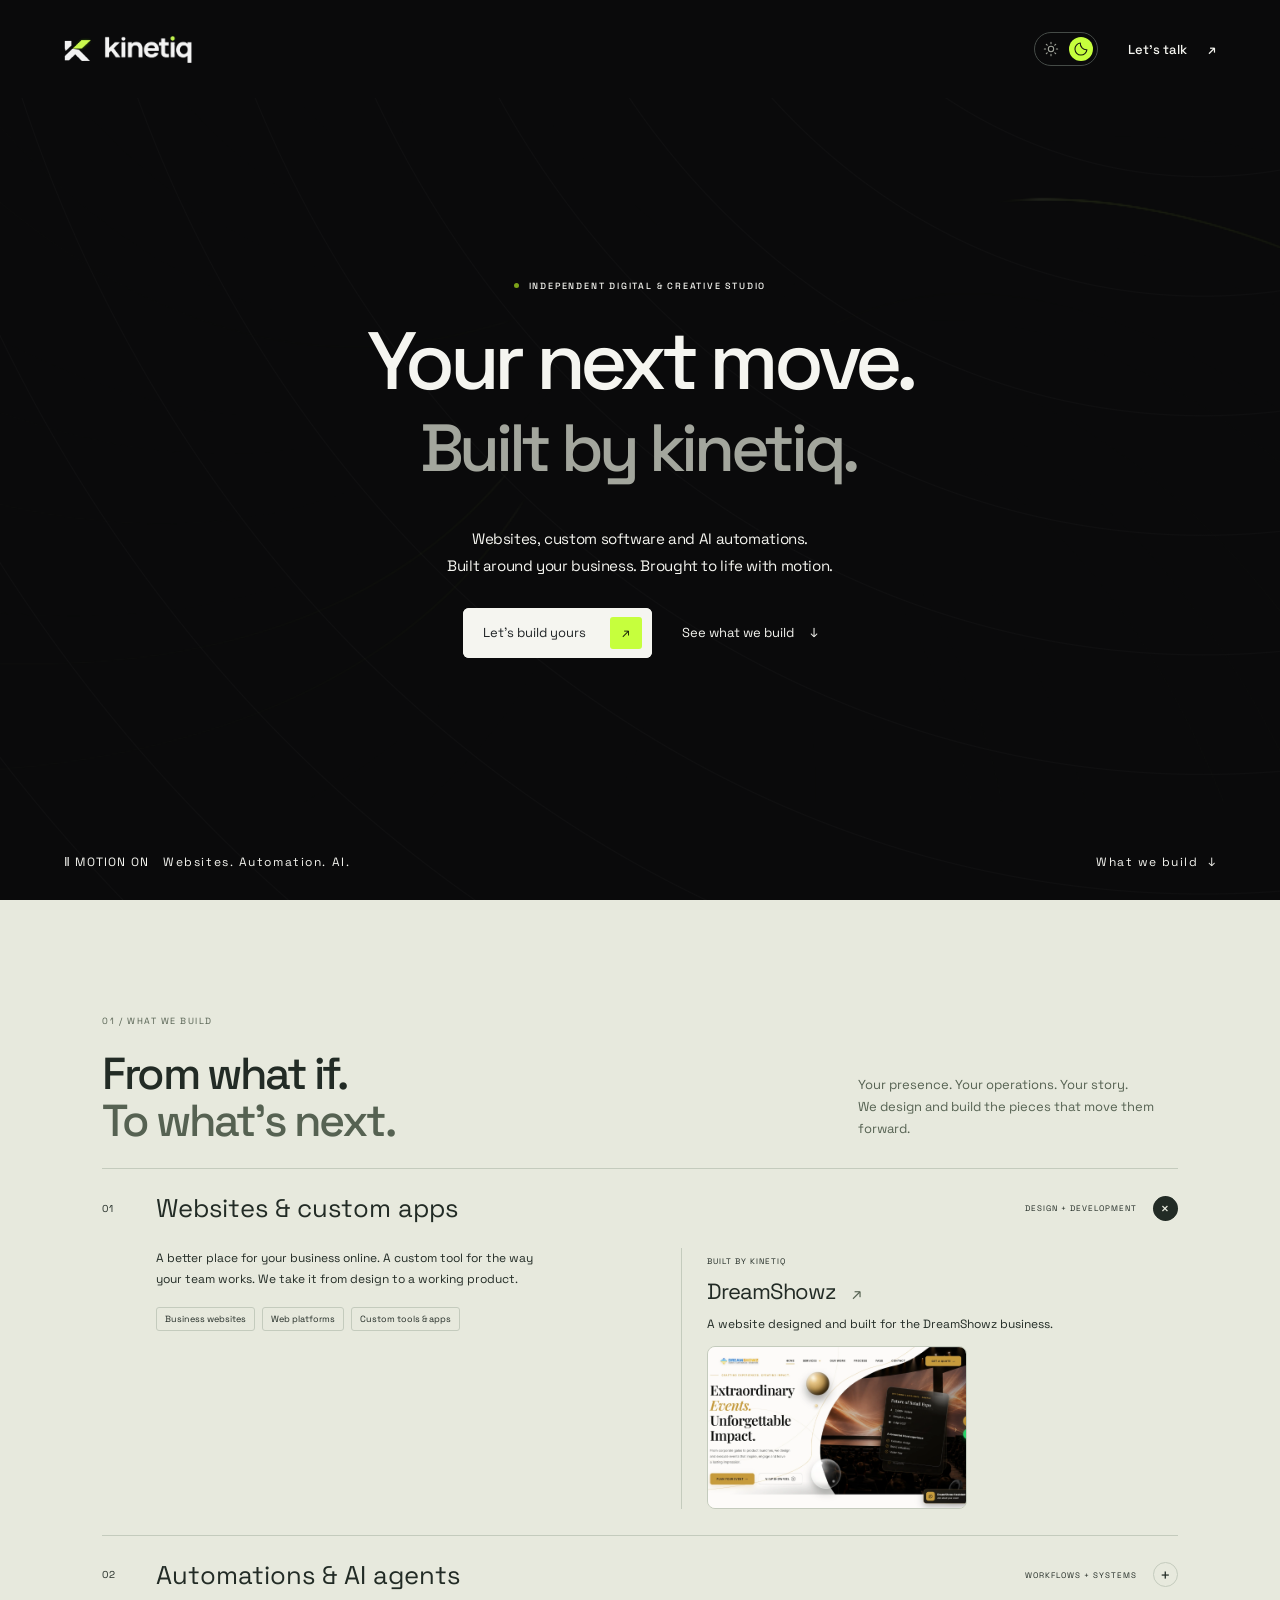
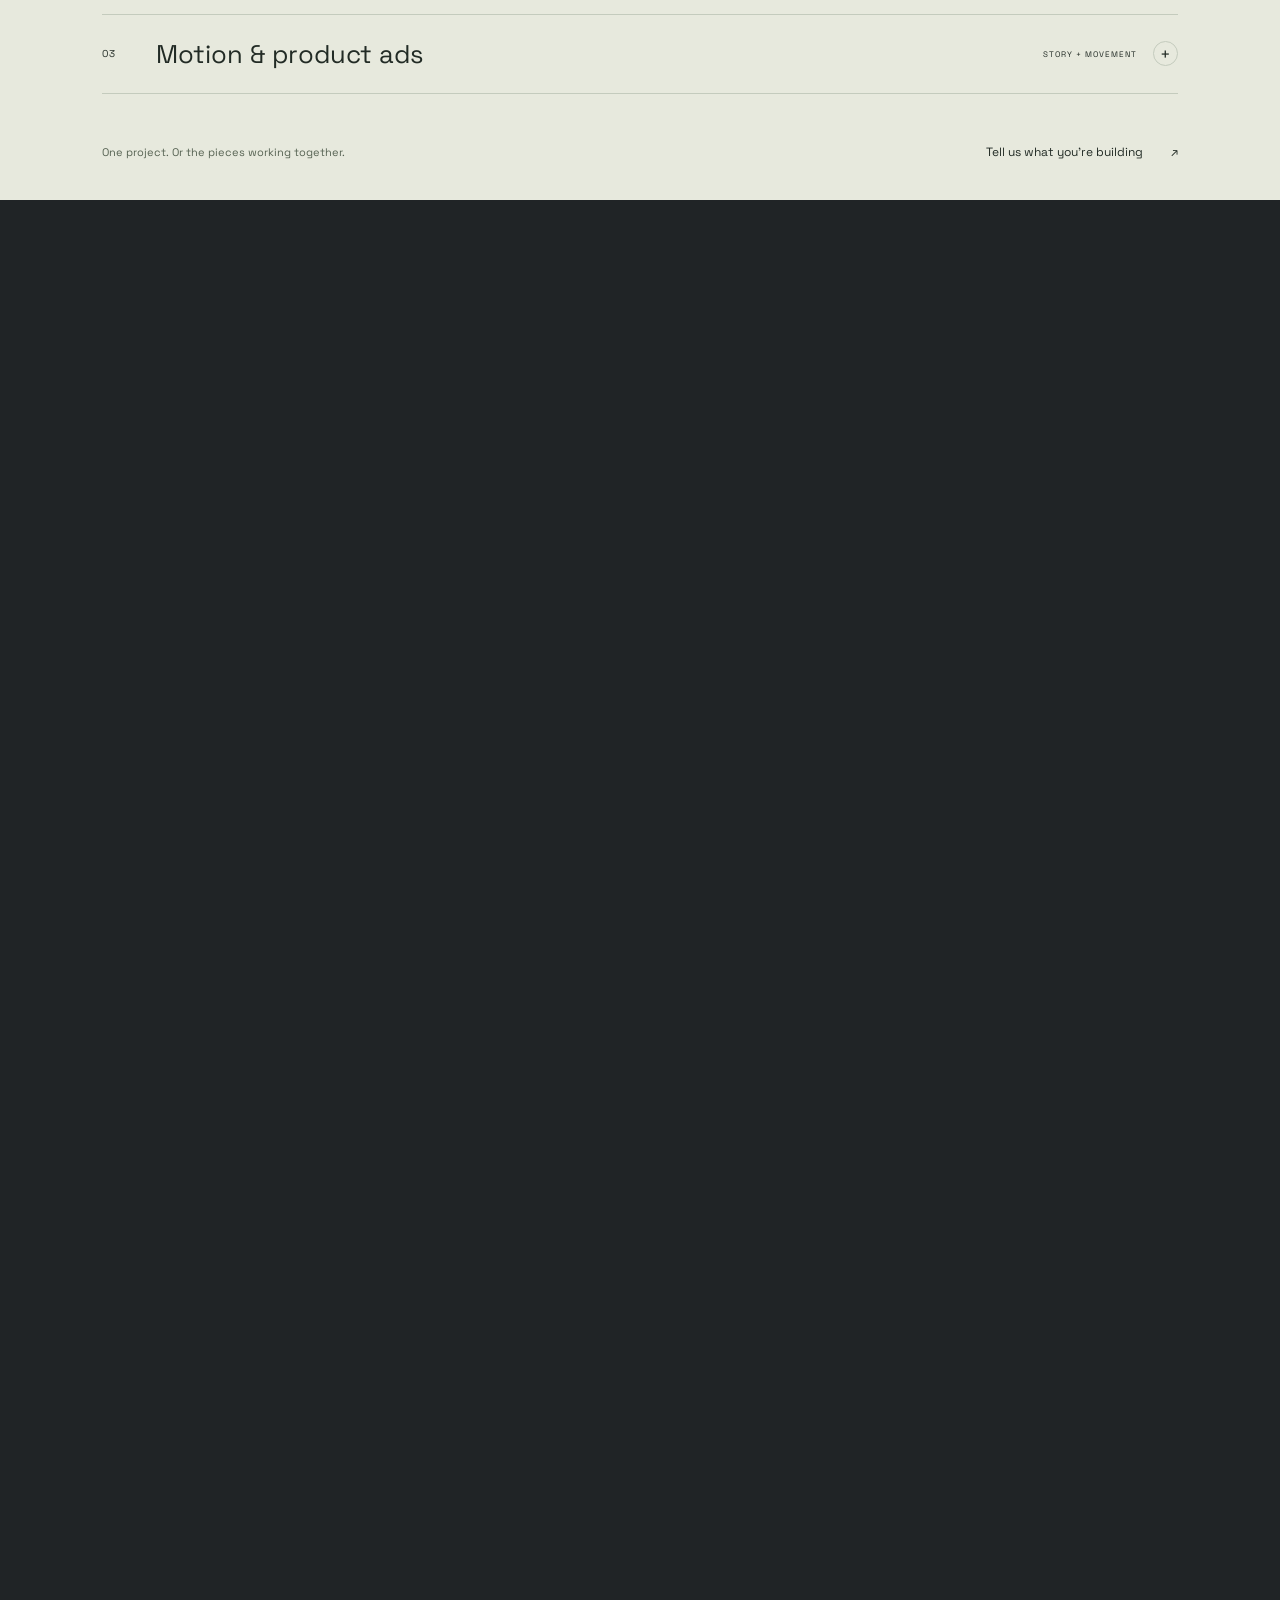
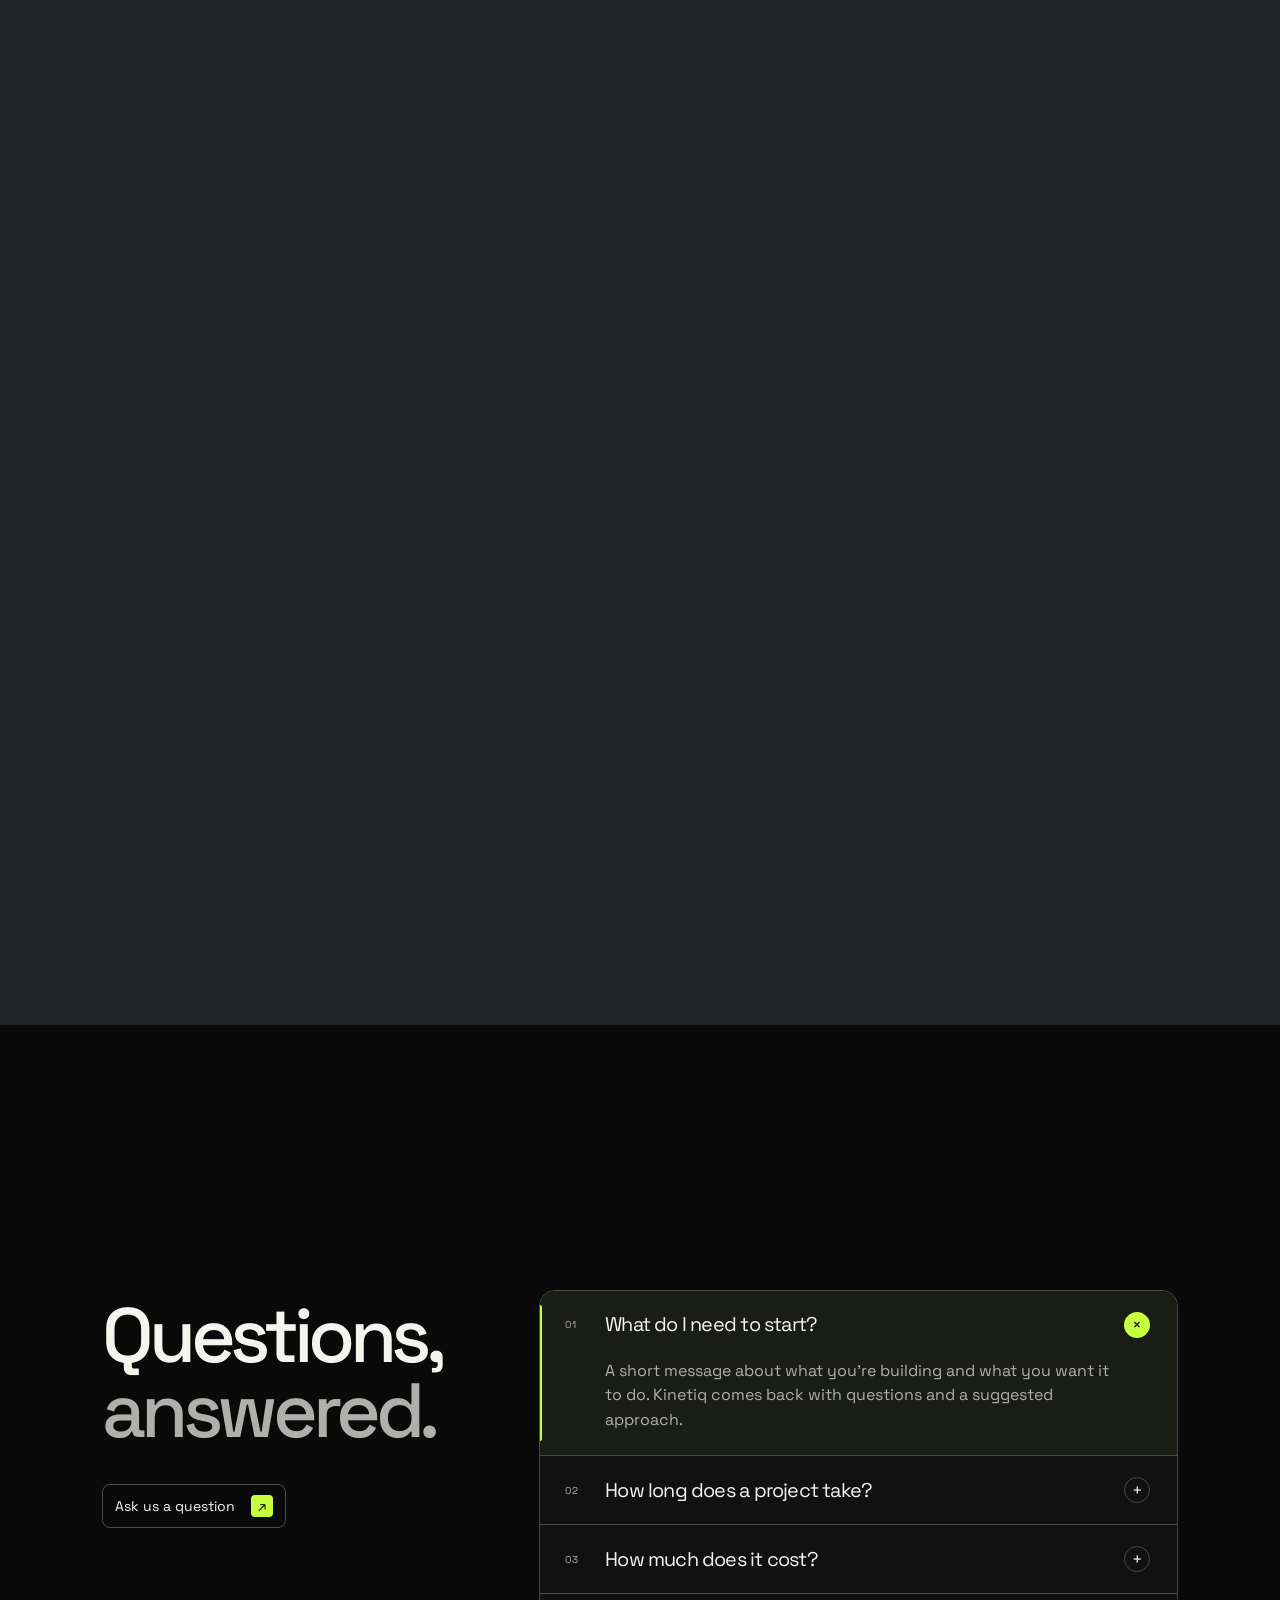
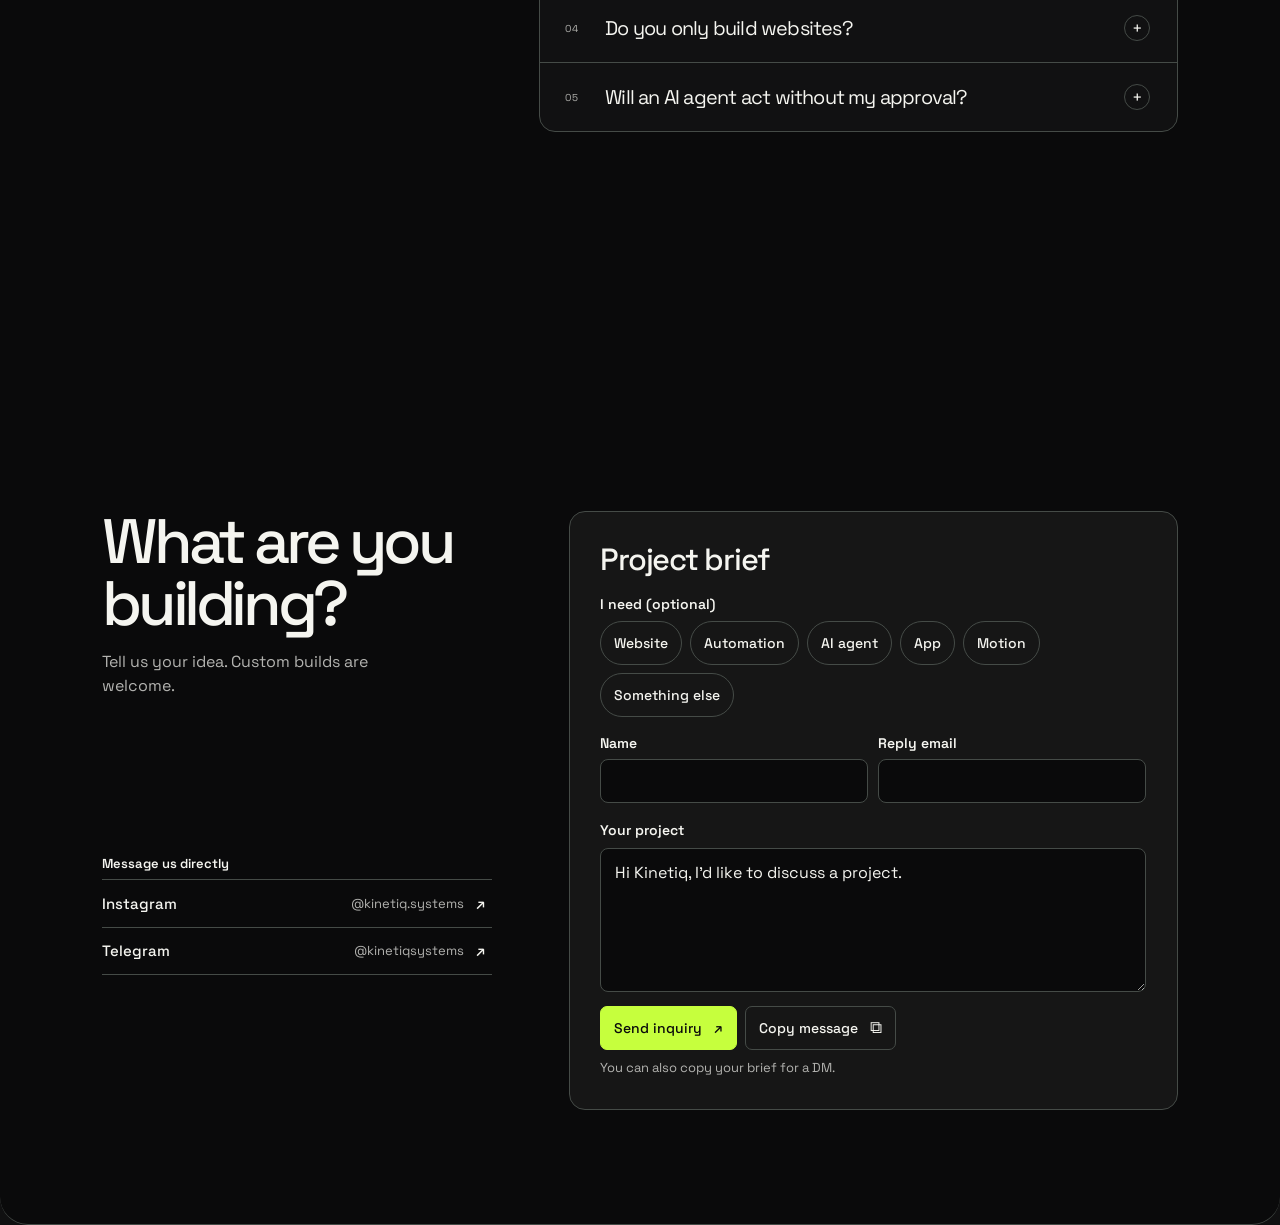
==== commit f6e185ce: "Refine mobile contact, FAQ, and desktop scrolling" ====
--- a/index.html
+++ b/index.html
@@ -28,8 +28,8 @@
     rel="stylesheet" media="print" onload="this.media='all'">
   <link rel="icon" href="favicon.ico" sizes="32x32">
   <link rel="icon" href="images/favicon.svg" type="image/svg+xml">
-  <link rel="stylesheet" href="styles.css?v=site-review">
-  <script src="app.js?v=site-review" defer></script>
+  <link rel="stylesheet" href="styles.css?v=mobile-faq">
+  <script src="app.js?v=mobile-faq" defer></script>
   <script>
     if (location.protocol === 'https:') {
       window.va = window.va || function () { (window.vaq = window.vaq || []).push(arguments); };
@@ -174,8 +174,8 @@
                 </div>
                 <div class="film-screen">
                   <div class="motion-media asset-slot">
-                    <img class="motion-poster" src="images/motion-poster.webp" alt="Ideas into code, the opening title of the Cursor study">
-                    <video id="work-motion" data-src="images/motion.mp4" data-mobile-src="images/motion-mobile.mp4" poster="images/motion-poster.webp" controls muted loop playsinline preload="none" hidden aria-label="Cursor independent motion study"></video>
+                    <img class="motion-poster" src="images/motion-poster.webp" alt="Ideas into code, the opening title of the Cursor study" loading="lazy" decoding="async">
+                    <video id="work-motion" data-src="images/motion.mp4" data-mobile-src="images/motion-mobile.mp4" controls muted loop playsinline preload="none" hidden aria-label="Cursor independent motion study"></video>
                     <div class="asset-fallback" aria-hidden="true"><p>Film preview unavailable</p></div>
                   </div>
                   <div class="film-playhead" aria-hidden="true"></div>
@@ -343,18 +343,19 @@
       <div class="inquiry-inner">
         <div class="inquiry-intro">
           <h2 id="inquiry-title">What are you<br> building?</h2>
-          <p>Tell us what you’re working on and what you want it to do.</p>
+          <p>Tell us your idea. Custom builds are welcome.</p>
         </div>
         <form class="inquiry-editor" id="inquiry-form" action="/api/inquiry" method="post" aria-labelledby="inquiry-brief-title">
           <h3 id="inquiry-brief-title">Project brief</h3>
           <fieldset id="inquiry-services" tabindex="-1">
-            <legend>I need:</legend>
+            <legend>I need (optional)</legend>
             <div class="inquiry-chips">
               <button type="button" data-service="website" aria-pressed="false">Website</button>
               <button type="button" data-service="automation" aria-pressed="false">Automation</button>
               <button type="button" data-service="ai-agent" aria-pressed="false">AI agent</button>
               <button type="button" data-service="app" aria-pressed="false">App</button>
               <button type="button" data-service="motion" aria-pressed="false">Motion</button>
+              <button type="button" data-service="other" aria-pressed="false">Something else</button>
             </div>
           </fieldset>
           <div class="inquiry-fields">
@@ -378,7 +379,7 @@
               <a id="inquiry-whatsapp" target="_blank" rel="noopener noreferrer" hidden>WhatsApp</a>
               <a id="inquiry-email" hidden>Email</a>
             </div>
-            <p id="inquiry-draft-help">Tell us what you need and how to reach you. For a DM, you can copy your draft.</p>
+            <p id="inquiry-draft-help">You can also copy your brief for a DM.</p>
             <p id="inquiry-submit-status" role="status"></p>
             <p id="inquiry-status" role="status"></p>
           </div>
--- a/styles.css
+++ b/styles.css
@@ -851,11 +851,23 @@
 /* Each touch chapter gets a native landing. An expanded chapter can grow and scroll internally in the document. */
 @media (prefers-reduced-motion:no-preference) {
   html.reading-layout { scroll-snap-type:y mandatory; }
+  html.reading-layout:has(.inquiry :is(input,textarea):focus, #brief-headline:focus) { scroll-snap-type:none; }
   .reading-layout :is(.surface,.capabilities,.portfolio,.research-scene,.cursor-scene) {
     scroll-snap-align:start; scroll-snap-stop:always;
   }
   .reading-layout .capabilities { min-height:calc(100svh - var(--nav-height)); }
   .reading-layout .work-track .work-scene { min-height:calc(100svh - var(--nav-height) - 122px); }
+}
+
+@media (max-width:560px) {
+  .reading-layout .film-shots button {
+    display:grid; grid-template-columns:minmax(0,1fr) auto; gap:5px 2px; align-content:start;
+    padding:7px 5px; text-align:left;
+  }
+  .reading-layout .film-shots img { width:100%; grid-column:1 / -1; max-height:48px; border-radius:3px; }
+  .reading-layout .film-shots time { display:block; font-size:9px; }
+  .reading-layout .film-shots button span { font-size:clamp(10px,2.8vw,12px); font-weight:600; }
+  .reading-layout .capability-footer a { min-height:44px; padding-block:12px; }
 }
 
 
@@ -968,19 +980,59 @@
   .inquiry h2 { margin-bottom:10px; }
 }
 @media (max-width:700px) {
-  .reading-layout .inquiry { padding-block:26px; }
-  .inquiry-inner { row-gap:18px; }
-  .inquiry h2 { font-size:clamp(36px,10vw,52px); }
-  .inquiry-editor h3 { margin-bottom:14px; }
-  .inquiry-editor textarea { height:clamp(104px,14svh,120px); }
-  .inquiry-social a { min-height:44px; }
+  .inquiry {
+    --brief-gap:8px;
+    --brief-radius:8px;
+    --brief-tile:color-mix(in srgb,var(--contact-card) 45%,var(--home-bg));
+  }
+  .reading-layout .inquiry { padding:12px 5%; }
+  .inquiry-inner { row-gap:12px; }
+  .inquiry h2 { margin-bottom:5px; font-size:clamp(28px,8vw,38px); line-height:1; }
+  .inquiry h2 br { display:none; }
+  .inquiry-intro p { max-width:none; font-size:13px; line-height:1.4; }
+  .inquiry-editor { padding:12px 14px; border-radius:14px; }
+  .inquiry-editor h3 { margin-bottom:8px; font-size:19px; font-weight:600; }
+  .inquiry-editor fieldset,.inquiry-fields { margin-bottom:8px; }
+  .inquiry-editor legend { position:absolute; width:1px; height:1px; overflow:hidden; clip-path:inset(50%); white-space:nowrap; }
+  .inquiry-editor label { font-size:12px; line-height:16px; }
+  .inquiry-fields { gap:var(--brief-gap); }
+  .inquiry-fields label { gap:4px; }
+  .inquiry-chips { display:grid; grid-template-columns:repeat(3,minmax(0,1fr)); gap:var(--brief-gap); margin-top:0; }
+  .inquiry-chips button {
+    min-width:0; padding:4px; border-radius:var(--brief-radius); font-size:12px; line-height:1.2; text-align:center;
+  }
+  .inquiry-chips [data-service="other"] { padding-inline:2px; font-size:11px; }
+  .inquiry-chips button[aria-pressed="false"],#inquiry-copy { background:var(--brief-tile); }
+  .inquiry-editor label[for="inquiry-message"] { display:block; }
+  .inquiry-editor textarea {
+    min-height:80px; height:clamp(80px,12svh,98px); margin:4px 0 var(--brief-gap);
+    padding:9px 10px; font-size:14px; line-height:1.4;
+  }
+  .inquiry-editor textarea:focus { font-size:16px; }
+  .inquiry-actions { display:grid; grid-template-columns:repeat(2,minmax(0,1fr)); gap:var(--brief-gap); }
+  .inquiry-actions :is(button,a) { min-width:0; padding:5px 6px; border-radius:var(--brief-radius); font-size:12px; }
+  .inquiry-actions :is(#inquiry-submit,#inquiry-copy) { justify-content:center; gap:5px; white-space:nowrap; }
+  .inquiry-actions .copy-symbol { font-size:14px; }
+  #inquiry-draft-help { display:none; }
+  .inquiry-direct h3 { margin-bottom:4px; }
+  .inquiry-social { grid-template-columns:repeat(2,minmax(0,1fr)); gap:var(--brief-gap); }
+  .inquiry-social a {
+    grid-template-columns:minmax(0,1fr) auto; gap:1px 5px; min-height:44px; padding:5px 9px;
+    border:1px solid var(--line); border-radius:var(--brief-radius); background:var(--contact-card); font-size:13px;
+  }
+  .inquiry-social .inquiry-handle { grid-column:1; grid-row:2; overflow-wrap:anywhere; font-size:11px; }
+  .inquiry-social a > :last-child { grid-column:2; grid-row:1 / span 2; }
   .surface .bottom { letter-spacing:.02em; }
   .surface .bottom #scroll { letter-spacing:.04em; }
 }
-@media (max-width:360px) {
-  .inquiry-social a { gap:8px; }
-  .inquiry-chips button { padding-inline:11px; }
-  .inquiry-fields { grid-template-columns:1fr; }
+@media (max-width:700px) and (max-height:620px) {
+  .reading-layout .inquiry { padding-block:8px; }
+  .inquiry-inner { row-gap:8px; }
+  .inquiry-editor h3 { position:absolute; width:1px; height:1px; overflow:hidden; clip-path:inset(50%); white-space:nowrap; }
+  .inquiry-editor textarea { min-height:72px; height:72px; }
+}
+@media (max-width:700px) and (max-height:580px) {
+  .inquiry-direct h3 { display:none; }
 }
 @media (prefers-reduced-motion:reduce) {
   *,*::before,*::after { animation:none!important; scroll-behavior:auto!important; }
@@ -988,7 +1040,8 @@
 
 
 /* Services occupy their own flow height while the desktop stage stays pinned. */
-html:not(.reading-layout) .journey { display:grid; grid-template-columns:minmax(0,1fr); height:auto; }
+html:not(.reading-layout) { scroll-behavior:auto; }
+html:not(.reading-layout) .journey { display:grid; grid-template-columns:minmax(0,1fr); height:auto; overflow-anchor:none; }
 html:not(.reading-layout) .journey > :is(.stage,.journey-flow) { grid-area:1 / 1; }
 html:not(.reading-layout) .stage { align-self:start; height:var(--hero-height); min-height:0; }
 html:not(.reading-layout) .journey-baseline { height:calc(2 * var(--hero-height)); }
@@ -1128,6 +1181,14 @@
     .capability[open]::details-content { height:auto; }
   }
 }
+@media (prefers-reduced-motion:no-preference) {
+  .reading-layout .faq-list .faq-row::details-content { height:auto; overflow:visible; transition:none; }
+  .reading-layout .faq-row[open] .faq-answer { animation:faq-answer-in 170ms ease-out both; }
+  @keyframes faq-answer-in {
+    from { opacity:0; transform:translateY(-3px); }
+    to { opacity:1; transform:none; }
+  }
+}
 
 
 /* The Services rail starts after the first viewport, including on short screens. */
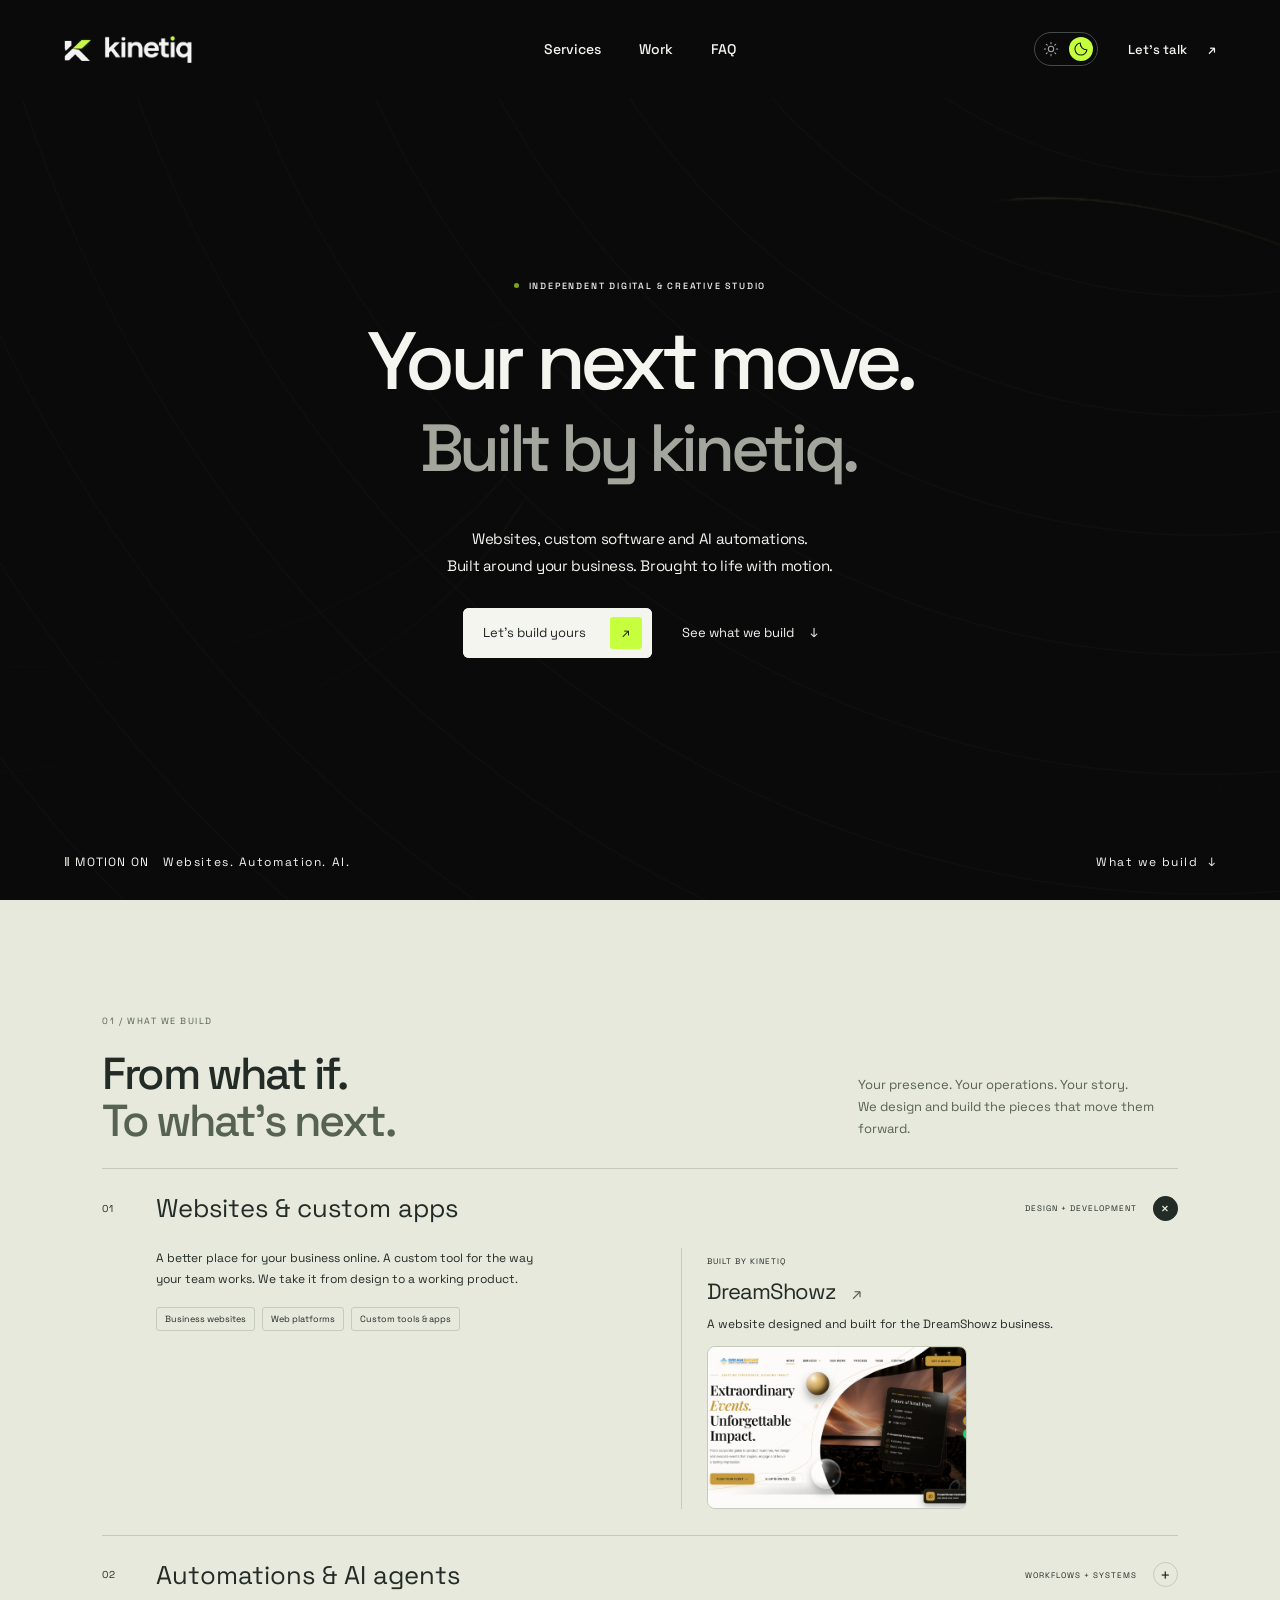
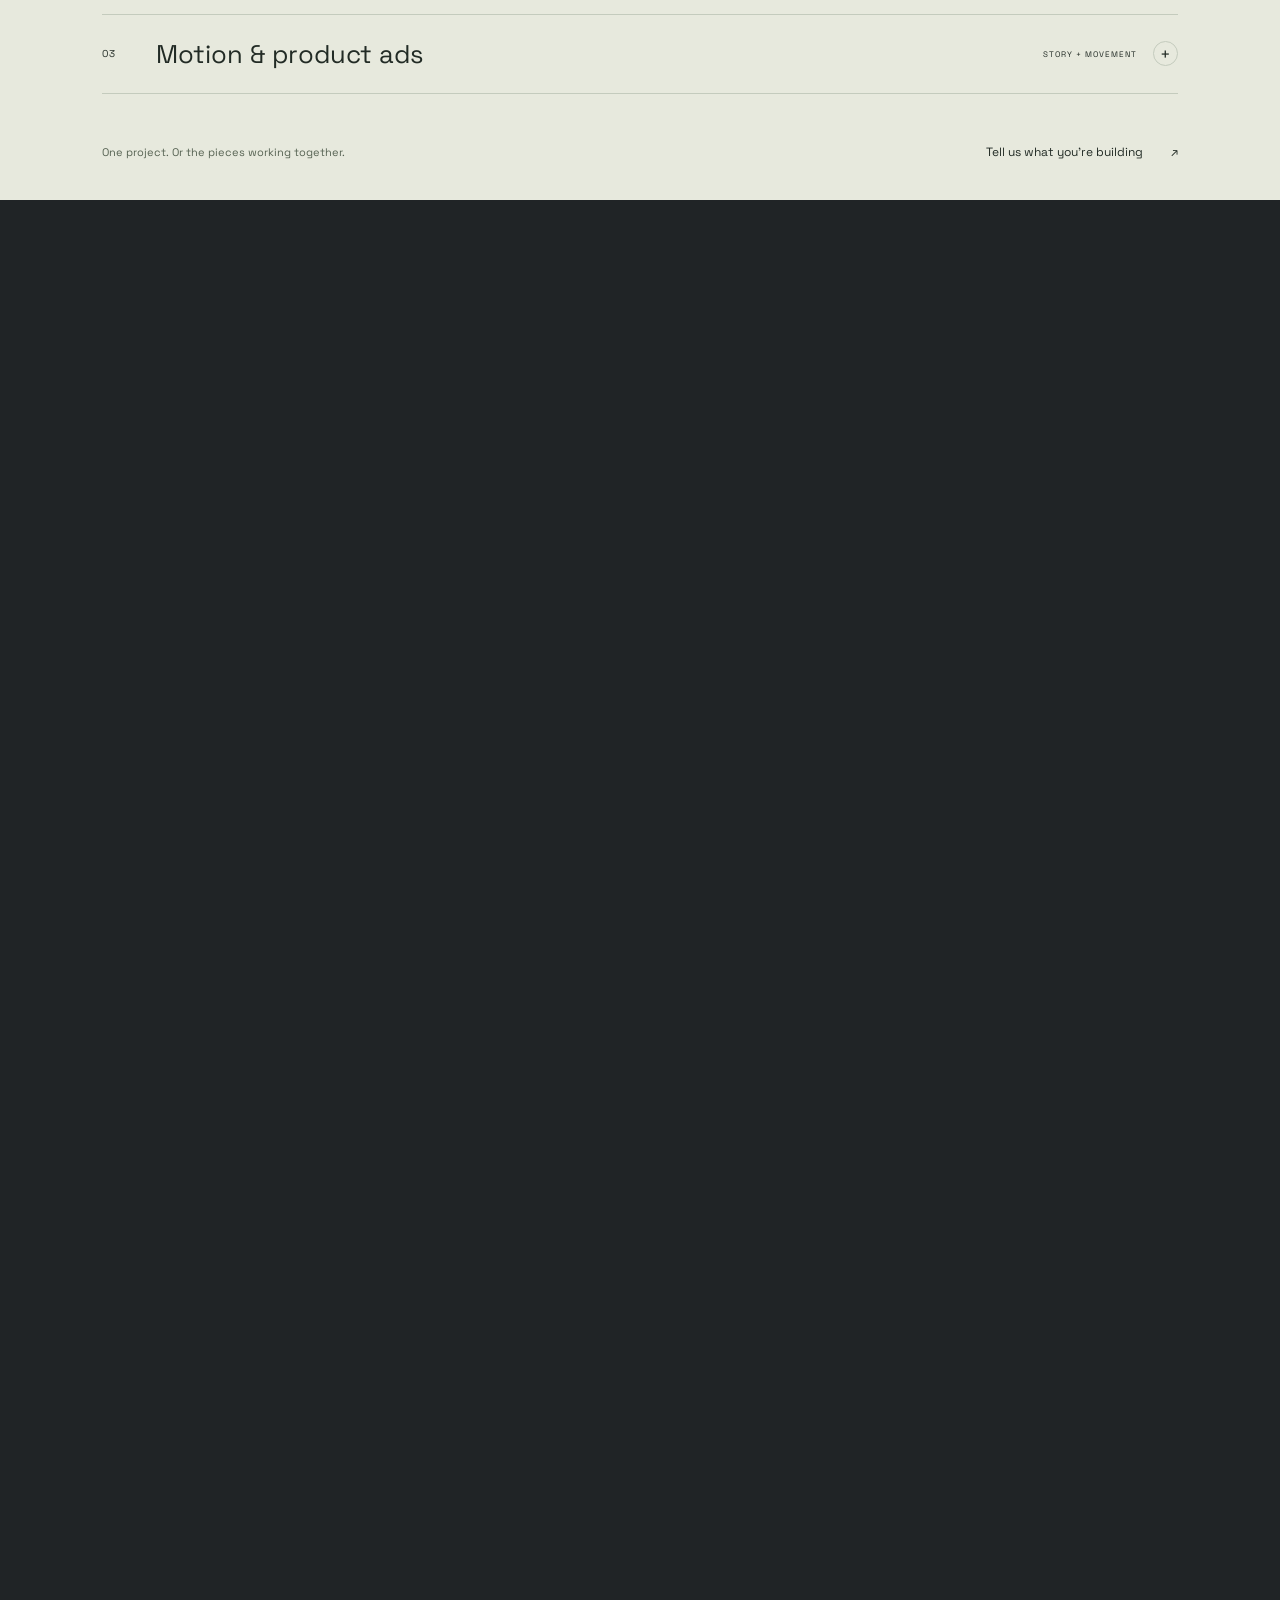
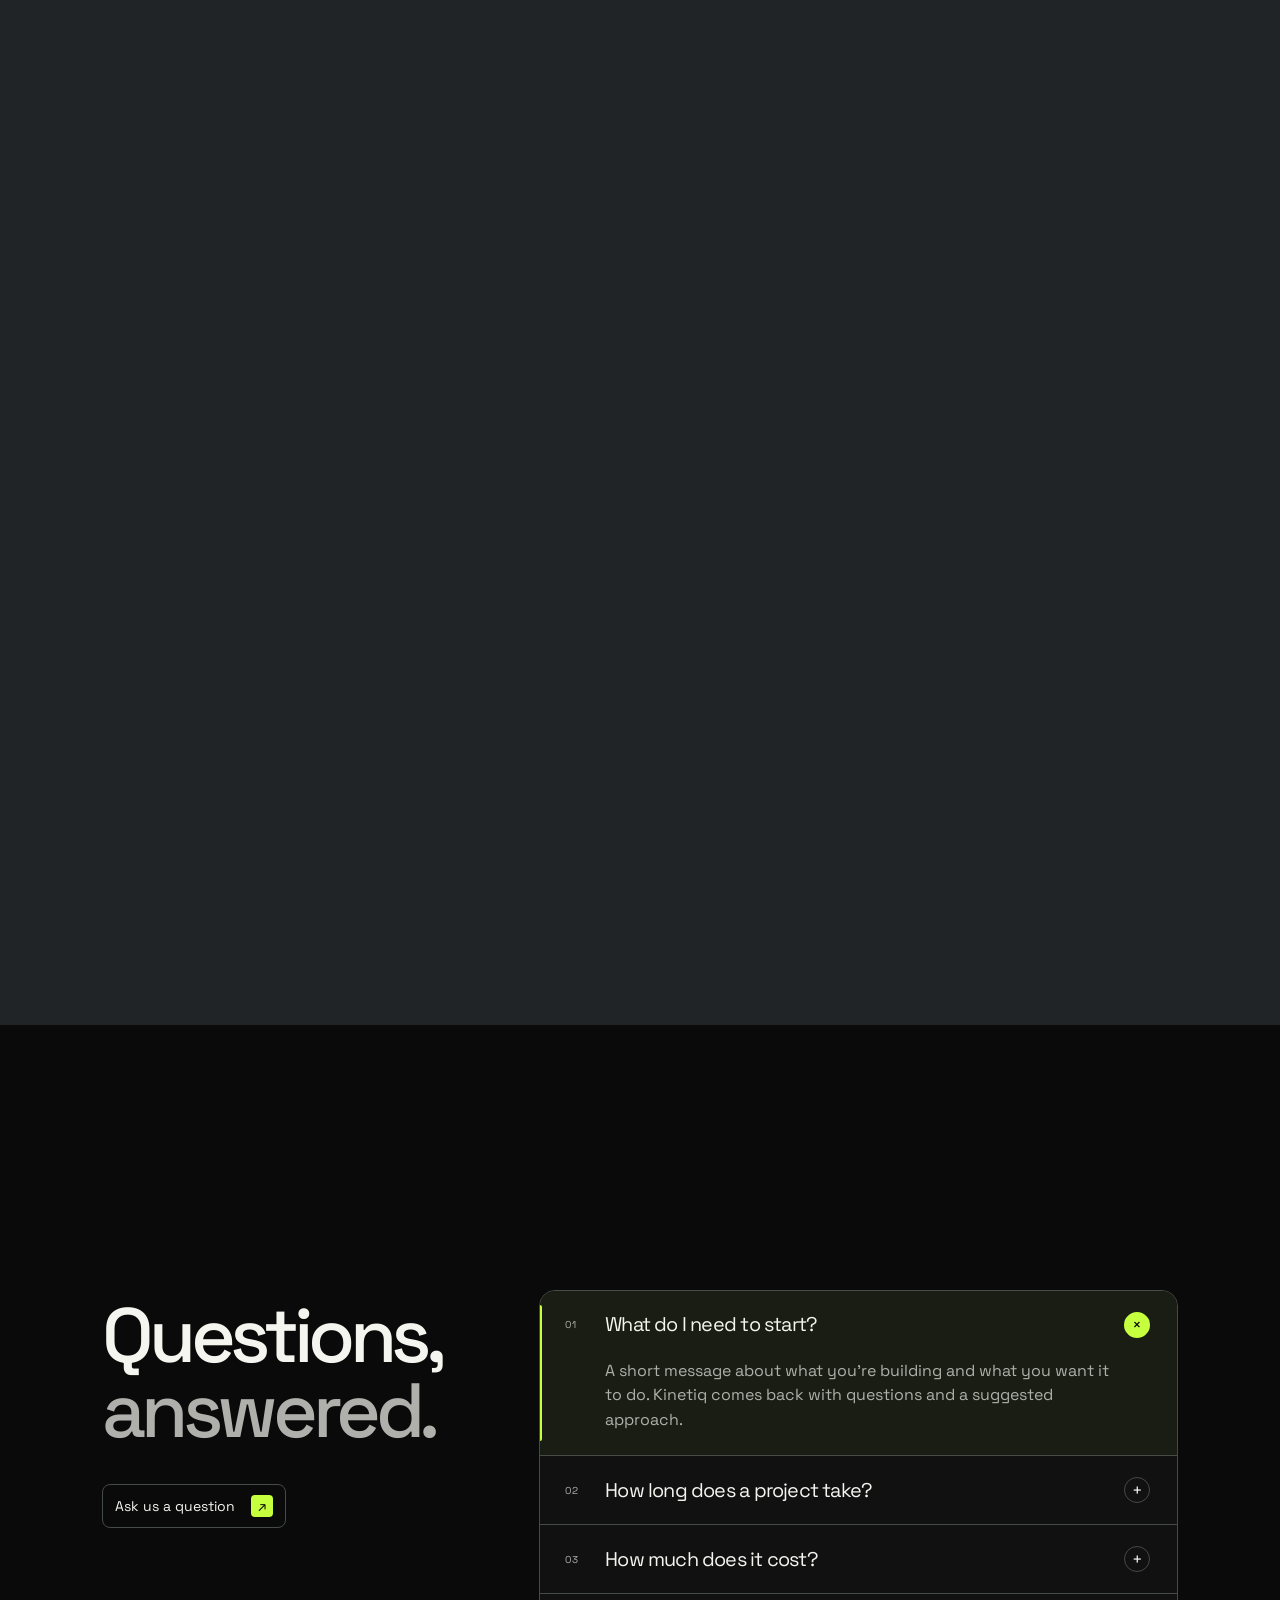
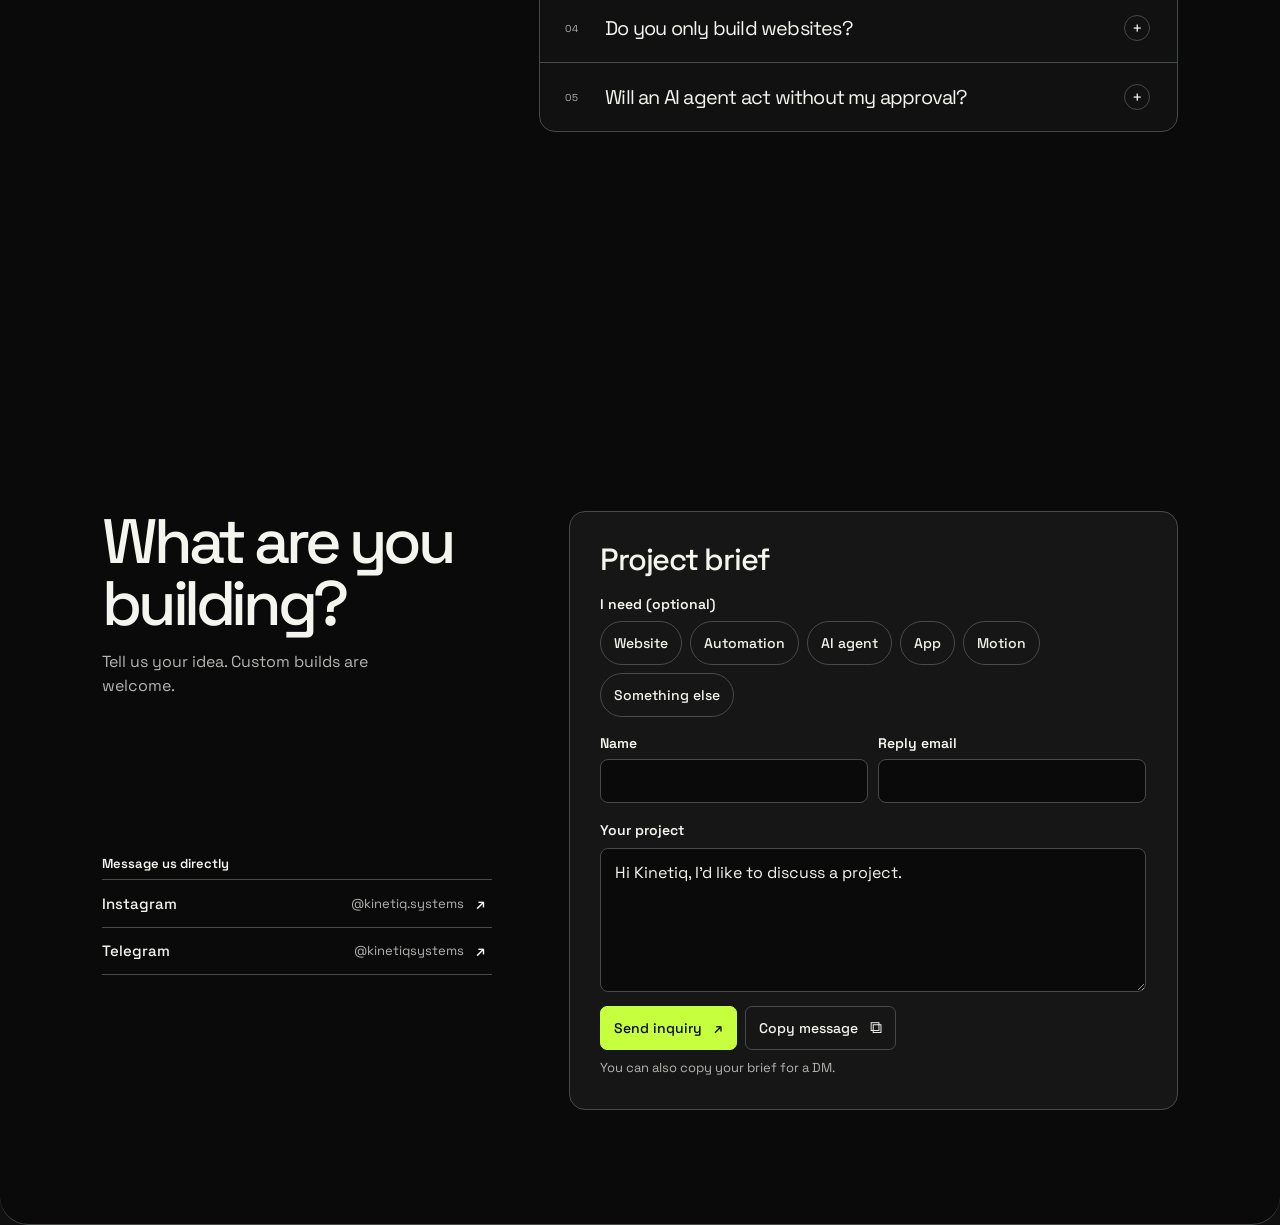
==== commit cbea39a0: "Add navigation shortcuts and CTA interactions" ====
--- a/index.html
+++ b/index.html
@@ -28,8 +28,8 @@
     rel="stylesheet" media="print" onload="this.media='all'">
   <link rel="icon" href="favicon.ico" sizes="32x32">
   <link rel="icon" href="images/favicon.svg" type="image/svg+xml">
-  <link rel="stylesheet" href="styles.css?v=mobile-faq">
-  <script src="app.js?v=mobile-faq" defer></script>
+  <link rel="stylesheet" href="styles.css?v=interaction-feedback">
+  <script src="app.js?v=interaction-feedback" defer></script>
   <script>
     if (location.protocol === 'https:') {
       window.va = window.va || function () { (window.vaq = window.vaq || []).push(arguments); };
@@ -43,6 +43,18 @@
 <body>
   <header class="nav">
     <a class="brand" href="#home" aria-label="Kinetiq home"><span class="mark"></span><span class="word"></span></a>
+    <nav class="nav-shortcuts" aria-label="Main navigation">
+      <button type="button" class="nav-menu-toggle" aria-label="Section menu" aria-expanded="false" aria-controls="nav-shortcut-links">
+        <svg viewBox="0 0 24 24" fill="none" stroke="currentColor" stroke-width="1.6" stroke-linecap="round" aria-hidden="true">
+          <path d="M5 8h14M5 12h14M5 16h14" />
+        </svg>
+      </button>
+      <div class="nav-shortcut-links" id="nav-shortcut-links">
+        <a href="#work" data-chapter-link>Services</a>
+        <a href="#selected-work" data-chapter-link>Work</a>
+        <a href="#faq" data-chapter-link>FAQ</a>
+      </div>
+    </nav>
     <div class="nav-right">
       <button id="theme" class="theme" type="button" role="switch" aria-checked="true" aria-label="Dark mode">
         <span aria-hidden="true"><svg viewBox="0 0 24 24" fill="none" stroke="currentColor" stroke-width="1.6"
@@ -57,7 +69,7 @@
           </svg></span>
         <i aria-hidden="true"></i>
       </button>
-      <a class="contact" href="#contact">Let’s talk <span>↗</span></a>
+      <a class="contact cta-motion" href="#contact">Let’s talk <span class="cta-arrow" aria-hidden="true">↗</span></a>
     </div>
   </header>
   <main id="home">
@@ -79,8 +91,8 @@
                 to life with motion.</p>
               <div class="actions">
                 <div class="border-glow-card"><span class="edge-light" aria-hidden="true"></span><a
-                    class="primary border-glow-inner" href="#contact">Let’s build yours
-                    <span>↗</span></a></div><button class="explore" id="explore">See what we build <span>↓</span></button>
+                    class="primary border-glow-inner cta-motion" href="#contact">Let’s build yours
+                    <span class="cta-arrow" aria-hidden="true">↗</span></a></div><button class="explore" id="explore">See what we build <span>↓</span></button>
               </div>
             </div>
             <div class="mobile-studio" aria-hidden="true">
@@ -303,8 +315,8 @@
             </div>
           </div>
           <div class="capability-footer">
-            <p>One project. Or the pieces working together.</p><a href="#contact" data-service-contact>Tell us what
-              you’re building <span aria-hidden="true">↗</span></a>
+            <p>One project. Or the pieces working together.</p><a class="cta-motion" href="#contact" data-service-contact>Tell us what
+              you’re building <span class="cta-arrow" aria-hidden="true">↗</span></a>
           </div>
         </section>
       </div>
@@ -313,7 +325,7 @@
       <div class="faq-inner">
         <div class="faq-intro">
           <h2 id="faq-title">Questions,<br> <span>answered.</span></h2>
-          <a class="faq-contact" href="#contact">Ask us a question <span aria-hidden="true">↗</span></a>
+          <a class="faq-contact cta-motion" href="#contact">Ask us a question <span class="cta-arrow" aria-hidden="true">↗</span></a>
         </div>
         <div class="faq-list">
           <details class="capability faq-row" name="kinetiq-faq" open>
@@ -374,7 +386,7 @@
           <textarea id="inquiry-message" name="message" rows="4" maxlength="3000" required placeholder="Tell us a little about your project." aria-describedby="inquiry-draft-help">Hi Kinetiq, I'd like to discuss a project. </textarea>
           <div class="inquiry-send">
             <div class="inquiry-actions">
-              <button type="submit" id="inquiry-submit" disabled><span>Send inquiry</span><span aria-hidden="true">↗</span></button>
+              <button type="submit" id="inquiry-submit" class="cta-motion" disabled><span>Send inquiry</span><span class="cta-arrow" aria-hidden="true">↗</span></button>
               <button type="button" id="inquiry-copy"><span class="copy-label">Copy message</span><span class="copy-symbol" aria-hidden="true">⧉</span></button>
               <a id="inquiry-whatsapp" target="_blank" rel="noopener noreferrer" hidden>WhatsApp</a>
               <a id="inquiry-email" hidden>Email</a>
@@ -421,19 +433,19 @@
         <div class="footer-content">
           <h2 id="footer-title">Ready to begin?</h2>
           <div class="footer-actions">
-            <a class="footer-pill" href="#contact"><svg viewBox="0 0 24 24" fill="none" stroke="currentColor" stroke-width="1.6" aria-hidden="true"><path d="M4 5h16v11H9l-5 4z"/></svg>Start a project</a>
-            <a class="footer-pill" href="#selected-work" data-footer-chapter><svg viewBox="0 0 24 24" fill="none" stroke="currentColor" stroke-width="1.6" aria-hidden="true"><rect x="4" y="5" width="16" height="14" rx="2"/><path d="M4 9h16"/></svg>See our work</a>
+            <a class="footer-pill cta-motion" href="#contact"><svg viewBox="0 0 24 24" fill="none" stroke="currentColor" stroke-width="1.6" aria-hidden="true"><path d="M4 5h16v11H9l-5 4z"/></svg>Start a project</a>
+            <a class="footer-pill cta-motion" href="#selected-work" data-chapter-link><svg viewBox="0 0 24 24" fill="none" stroke="currentColor" stroke-width="1.6" aria-hidden="true"><rect x="4" y="5" width="16" height="14" rx="2"/><path d="M4 9h16"/></svg>See our work</a>
           </div>
         </div>
         <div class="footer-bottom">
           <div class="footer-credit"><span class="mark" aria-hidden="true"></span><small>© 2026 Kinetiq</small></div>
           <nav class="footer-links" aria-label="Footer links">
-            <a href="#work" data-footer-chapter>Services</a>
-            <a href="#faq" data-footer-chapter>FAQ</a>
+            <a href="#work" data-chapter-link>Services</a>
+            <a href="#faq" data-chapter-link>FAQ</a>
             <a href="https://instagram.com/kinetiq.systems" target="_blank" rel="noopener noreferrer">Instagram <span aria-hidden="true">↗</span></a>
             <a href="https://t.me/kinetiqsystems" target="_blank" rel="noopener noreferrer">Telegram <span aria-hidden="true">↗</span></a>
           </nav>
-          <a class="footer-pill footer-top" href="#home" data-footer-chapter>Back to top <span aria-hidden="true">↑</span></a>
+          <a class="footer-pill footer-top" href="#home" data-chapter-link>Back to top <span aria-hidden="true">↑</span></a>
         </div>
       </div>
     </div>
--- a/styles.css
+++ b/styles.css
@@ -255,6 +255,39 @@
 /* A stable header stays legible while two contrasting surfaces pass behind it. */
 .nav{background:var(--home-bg);transition:background-color .25s,color .25s}
 html.work-active .nav{background:var(--work-bg)}
+
+.nav-shortcuts { position:absolute; inset-inline-start:50%; transform:translateX(-50%); }
+.nav-menu-toggle { display:none; }
+.nav-shortcut-links { display:flex; align-items:center; gap:clamp(12px,2.2vw,32px); }
+.nav-shortcut-links a { display:inline-flex; align-items:center; min-height:44px; padding-inline:5px; font-size:14px; font-weight:500; }
+.nav-shortcut-links a:is(:hover,[aria-current="location"]) { text-decoration:underline; text-underline-offset:6px; }
+.nav-shortcuts :focus-visible { outline-color:currentColor; outline-offset:3px; }
+html.work-sweeping .nav-shortcuts { color:var(--work-ink); }
+html.work-sweeping.portfolio-active .nav-shortcuts { color:var(--ink); }
+@media (max-width:700px) {
+  .nav:has(.nav-shortcuts) { gap:8px; padding-inline:4%; }
+  .nav:has(.nav-shortcuts) .nav-right { gap:10px; }
+  .nav-shortcuts { position:static; transform:none; margin-inline-start:auto; }
+  .nav-menu-toggle {
+    display:grid; place-items:center; padding:0; width:44px; height:44px;
+    border:1px solid var(--line); border-radius:8px;
+  }
+  .nav-menu-toggle svg { display:block; width:21px; height:21px; }
+  .nav-menu-toggle[aria-expanded="true"] { border-color:currentColor; }
+  .nav-shortcut-links {
+    position:absolute; inset:100% 4% auto auto; display:none; width:min(92%,260px); gap:0;
+    padding:6px 12px; border:1px solid var(--line); border-radius:10px;
+    background:var(--home-bg); box-shadow:0 14px 30px #0002;
+  }
+  html.work-active .nav-shortcut-links { background:var(--work-bg); }
+  html.portfolio-active .nav-shortcut-links { background:var(--gallery-color); }
+  .nav-menu-toggle[aria-expanded="true"] + .nav-shortcut-links { display:grid; }
+  .nav-shortcut-links a + a { border-block-start:1px solid var(--line); }
+}
+@media (max-width:360px) {
+  .nav:has(.nav-shortcuts) { gap:6px; }
+  .nav:has(.nav-shortcuts) .contact span { display:none; }
+}
 
 /* LightTunnel is the home background; its center stays clear behind the copy. */
 .light-tunnel-container{position:absolute;inset:0;z-index:0;overflow:clip;pointer-events:none;background:radial-gradient(ellipse at 50% 55%,transparent 35%,#9cad7c05)}
@@ -1343,7 +1376,9 @@
 .footer-links a:is(:hover,:focus-visible) { text-decoration:underline; text-underline-offset:.24em; }
 .footer-top { justify-self:end; min-height:44px; padding:7px 14px; font-weight:600; }
 .site-footer a:focus-visible { outline-color:var(--ink); outline-offset:3px; }
-@media (hover:hover) { .footer-pill:hover { transform:translateY(-3px); } }
+@media (hover:hover) and (prefers-reduced-motion:no-preference) {
+  .footer-pill:not(.cta-motion):hover { transform:translateY(-3px); }
+}
 @media (prefers-reduced-motion:no-preference) {
   html.reading-layout:not(.footer-waiting) { scroll-snap-type:none; }
   .footer-ribbon-track { animation:footer-marquee 44s linear infinite paused; }
@@ -1369,3 +1404,59 @@
   .footer-links { gap:3px; }
   .footer-links a { gap:3px; padding-inline:6px; }
 }
+
+/* Keep feedback inside the control so it follows the existing chapter transitions. */
+.cta-motion,.border-glow-inner.cta-motion { position:relative; isolation:isolate; overflow:clip; }
+.cta-motion:focus-visible { outline-offset:4px; }
+.cta-motion:active:not(:disabled) { box-shadow:inset 0 0 0 1px currentColor; }
+
+@media (hover:hover) and (pointer:fine) {
+  .nav-shortcut-links a:hover { text-decoration-thickness:2px; }
+  .capability :is(.service-trigger,summary):hover,
+  .inquiry-social a:hover,
+  .footer-links a:hover,
+  .work-controls button:not(:disabled):hover,
+  .film-shots button:not(:disabled,[aria-current="true"]):hover {
+    background-color:color-mix(in srgb,currentColor 8%,transparent);
+  }
+  .comparison-key button[aria-pressed="false"]:hover,
+  .inquiry-chips button[aria-pressed="false"]:hover,
+  #inquiry-copy:not(:disabled):hover {
+    border-color:currentColor;
+    background-color:color-mix(in srgb,currentColor 10%,transparent);
+  }
+  .study-links :is(a,button):hover { text-decoration:underline; text-underline-offset:4px; }
+  .service-preview:hover { border-color:currentColor; }
+}
+
+@media (prefers-reduced-motion:no-preference) {
+  .cta-motion { transition:translate 180ms ease-out,scale 150ms ease-out; }
+  .cta-motion:active:not(:disabled) { scale:.95; transition-duration:90ms; }
+  .cta-motion .cta-arrow,.footer-actions .cta-motion svg { transition:transform 180ms ease-out; }
+  .cta-motion::after {
+    content:''; position:absolute; inset:0; z-index:1; pointer-events:none;
+    background:linear-gradient(110deg,transparent 35%,#fff6 50%,transparent 65%);
+    translate:-120% 0; opacity:0;
+  }
+  .cta-pulse {
+    position:absolute; z-index:2; pointer-events:none; aspect-ratio:1; border-radius:50%;
+    background:radial-gradient(circle,color-mix(in srgb,var(--lime) 52%,transparent),transparent 68%);
+    border:1px solid color-mix(in srgb,var(--lime) 65%,transparent);
+    animation:cta-pulse 420ms cubic-bezier(.23,1,.32,1) both;
+  }
+  #inquiry-submit .cta-pulse { background:radial-gradient(circle,#ffffff9e,transparent 68%); border-color:#0a0a0b50; }
+  @keyframes cta-pulse {
+    from { opacity:.85; transform:translate(-50%,-50%) scale(.12); }
+    to { opacity:0; transform:translate(-50%,-50%) scale(1.08); }
+  }
+
+  @media (hover:hover) and (pointer:fine) {
+    .cta-motion:hover:not(:active,:disabled) { translate:0 -2px; }
+    .cta-motion:hover:not(:disabled)::after { translate:120% 0; opacity:1; transition:translate 450ms ease-out; }
+    .cta-motion:hover:not(:disabled) .cta-arrow { transform:translate(3px,-2px); }
+    .footer-actions .cta-motion:hover svg { transform:translateY(-2px); }
+    .service-preview img,.compare-grip { transition:scale 200ms ease-out; }
+    .service-preview:hover img { scale:1.04; }
+    .comparison:has(#compare-sites:hover) .compare-grip { scale:1.1; }
+  }
+}
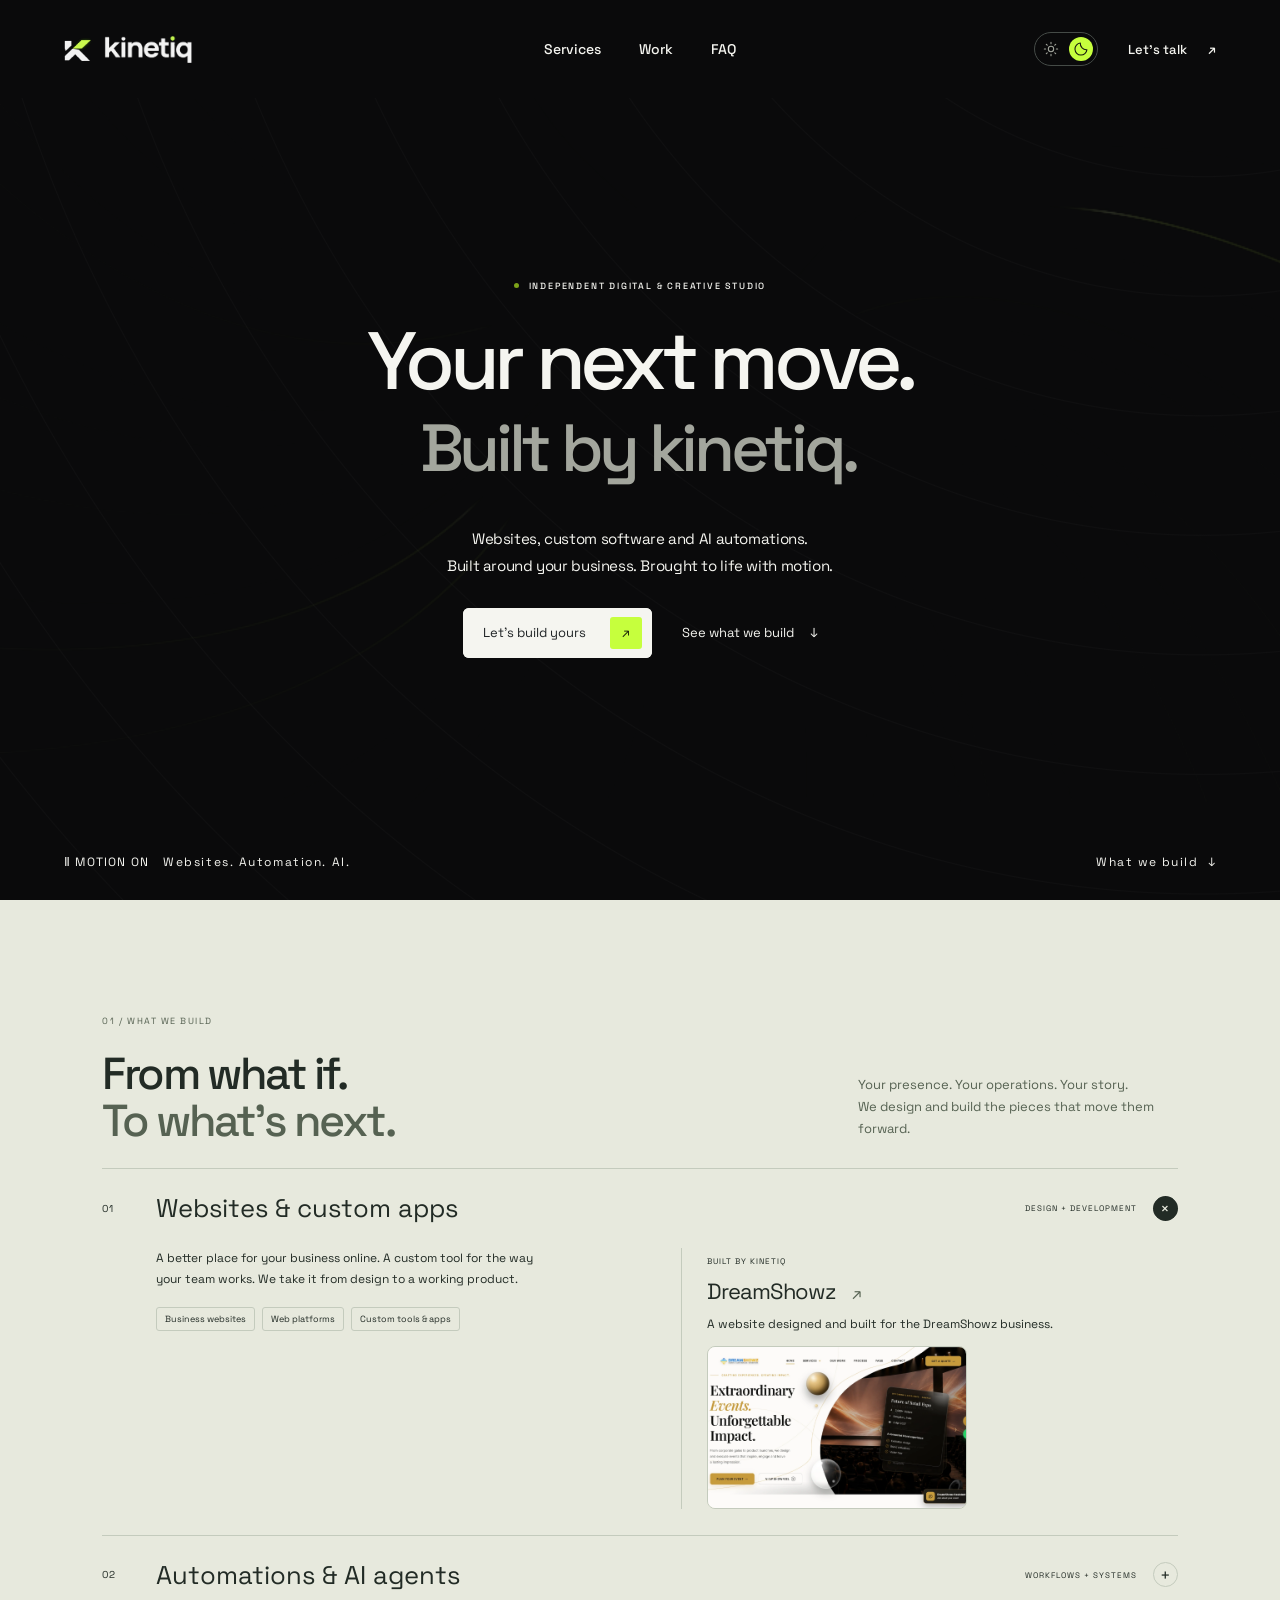
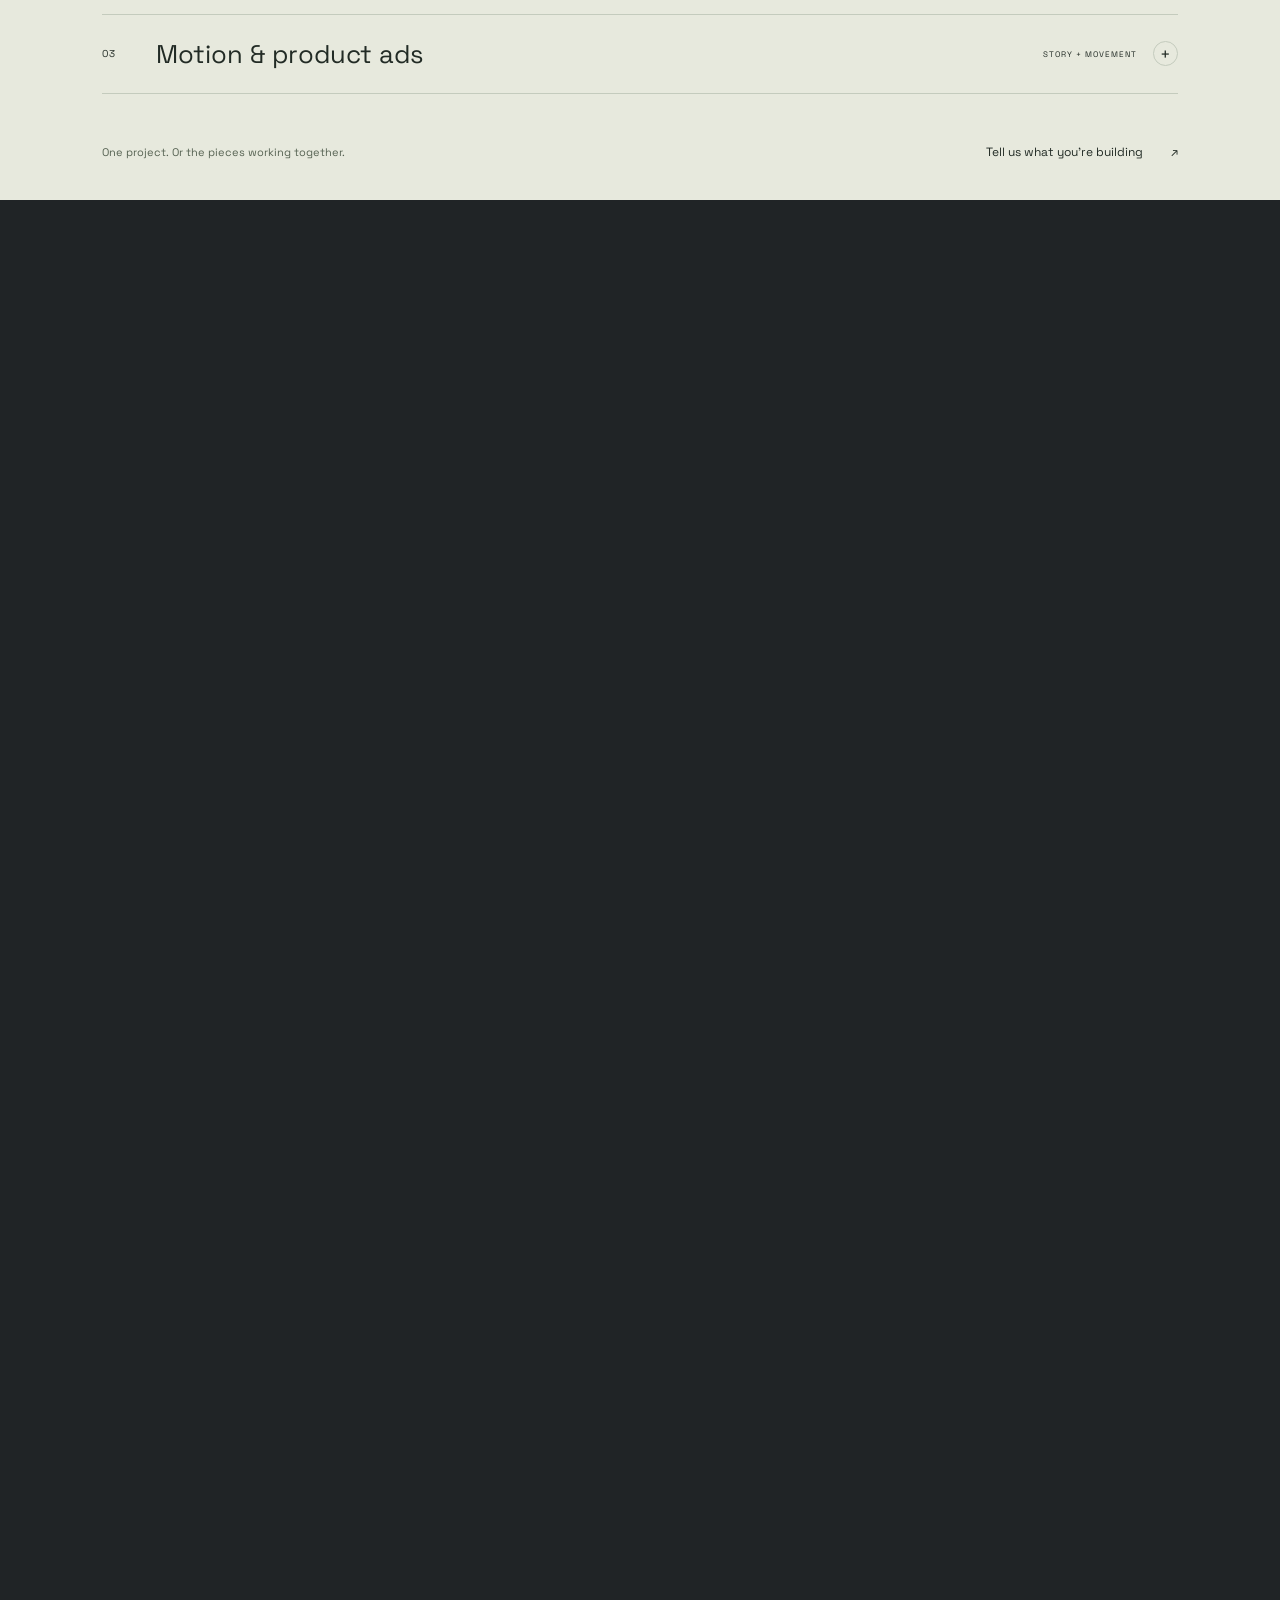
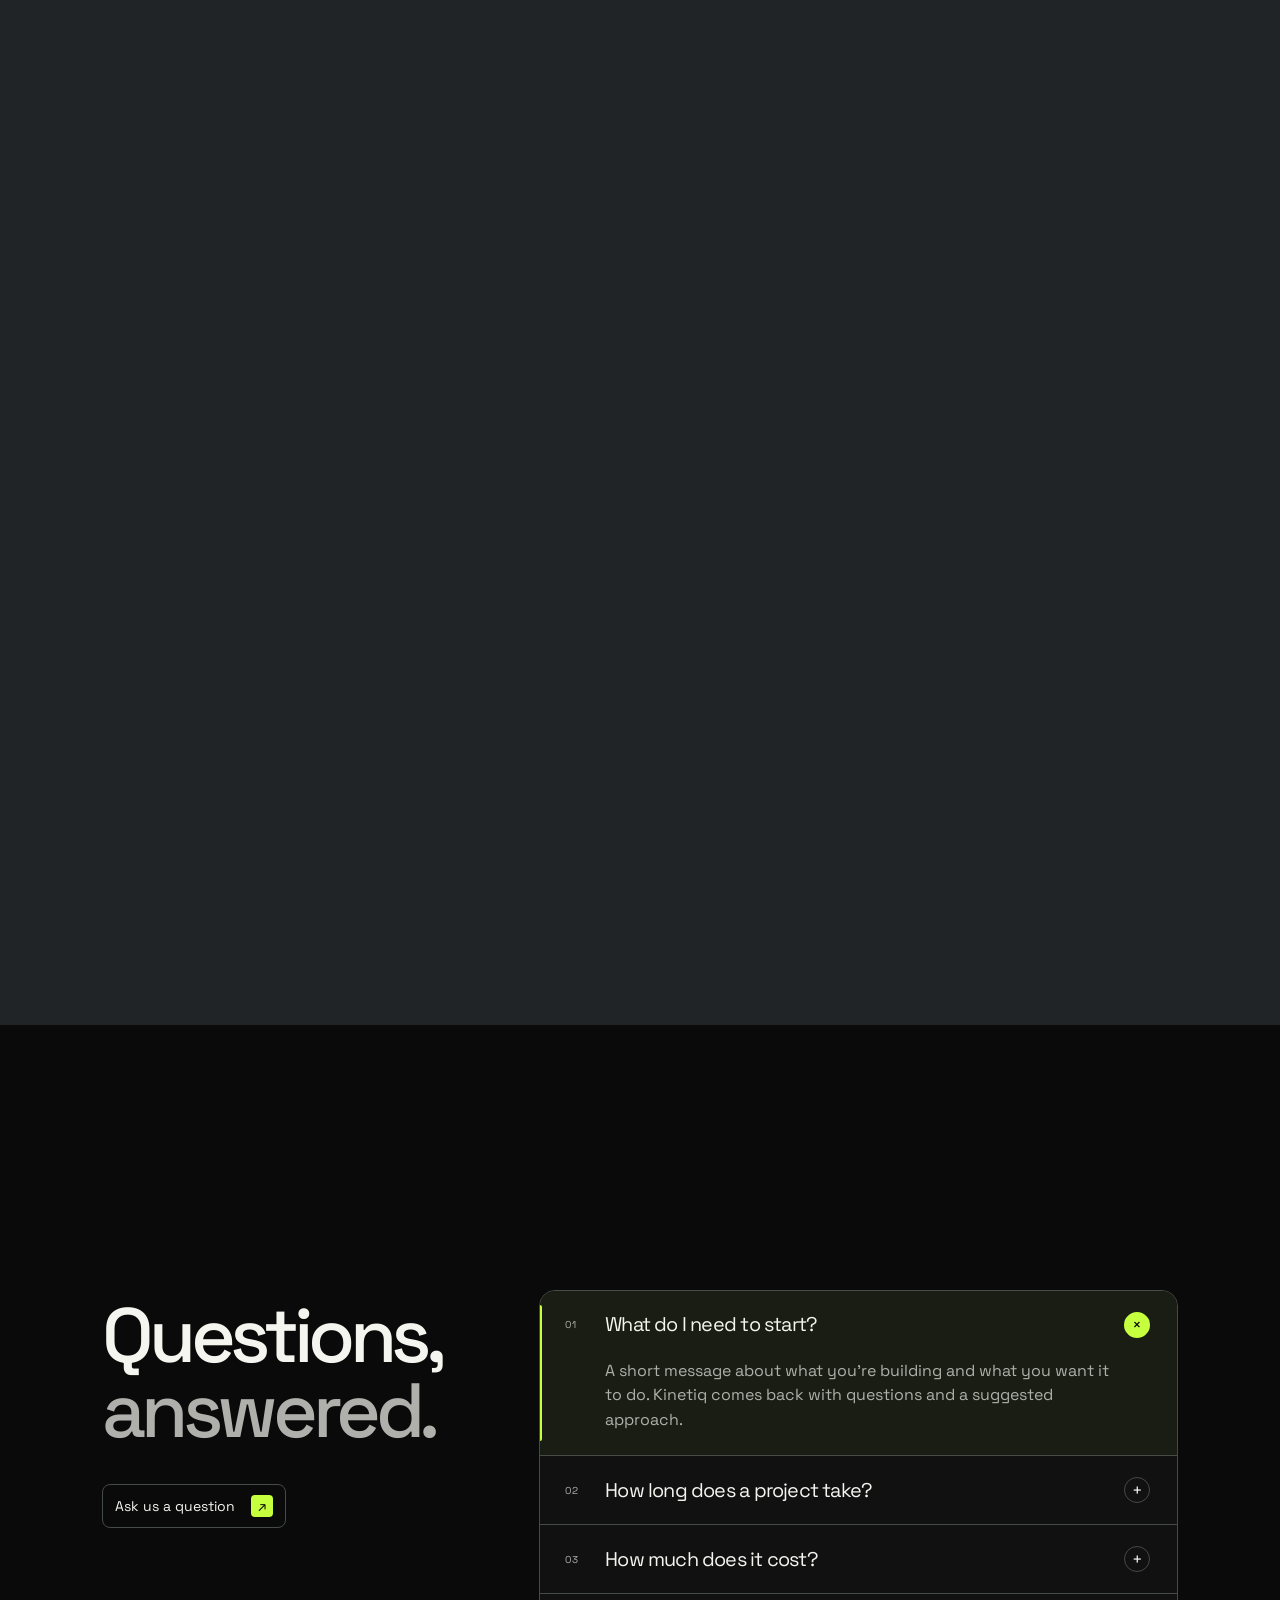
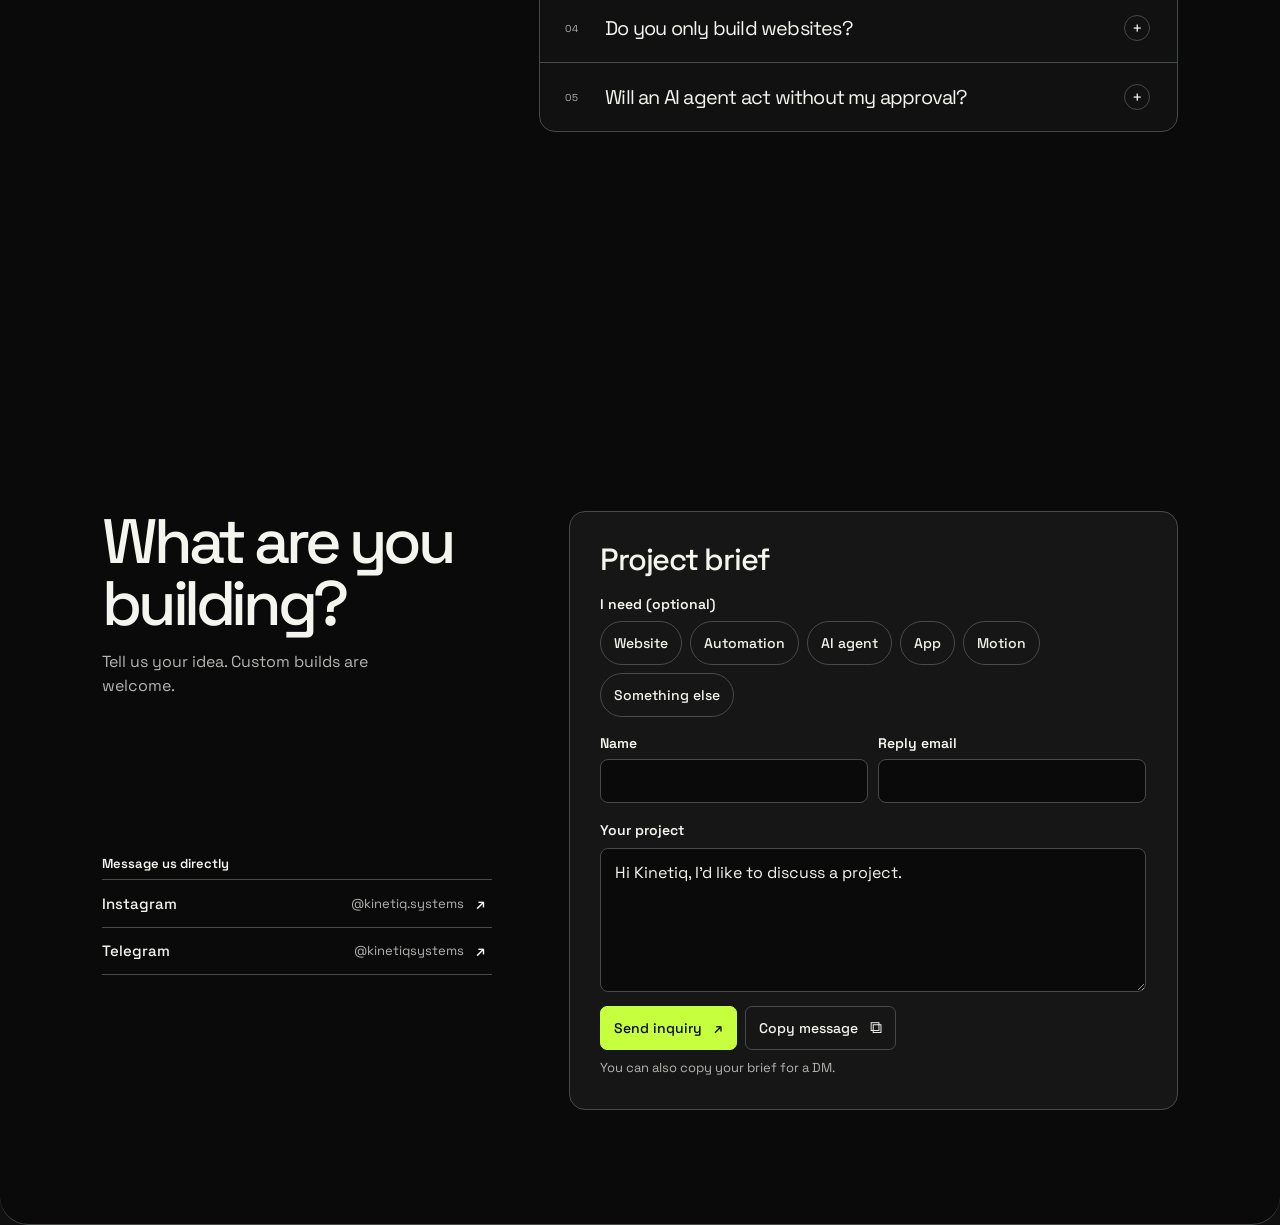
==== commit 995ff4c8: "Improve responsive layouts and scroll reliability" ====
--- a/index.html
+++ b/index.html
@@ -7,18 +7,18 @@
   <meta name="theme-color" content="#0a0a0b">
   <meta name="description"
     content="Kinetiq is an independent studio building websites, custom apps, AI automations and product films.">
-  <title>Kinetiq — Your next move, built.</title>
+  <title>Kinetiq — Websites, AI Automation &amp; Motion Design</title>
   <meta property="og:type" content="website">
   <meta property="og:url" content="https://kinetiqsystems.vercel.app/">
   <meta property="og:site_name" content="Kinetiq">
-  <meta property="og:title" content="Kinetiq — Your next move, built.">
+  <meta property="og:title" content="Kinetiq — Websites, AI Automation &amp; Motion Design">
   <meta property="og:description" content="Kinetiq is an independent studio building websites, custom apps, AI automations and product films.">
   <meta property="og:image" content="https://kinetiqsystems.vercel.app/images/og-image.png">
   <meta property="og:image:width" content="1200">
   <meta property="og:image:height" content="630">
   <meta property="og:image:alt" content="Kinetiq logo on a near-black background">
   <meta name="twitter:card" content="summary_large_image">
-  <meta name="twitter:title" content="Kinetiq — Your next move, built.">
+  <meta name="twitter:title" content="Kinetiq — Websites, AI Automation &amp; Motion Design">
   <meta name="twitter:description" content="Kinetiq is an independent studio building websites, custom apps, AI automations and product films.">
   <meta name="twitter:image" content="https://kinetiqsystems.vercel.app/images/og-image.png">
   <meta name="twitter:image:alt" content="Kinetiq logo on a near-black background">
@@ -28,8 +28,8 @@
     rel="stylesheet" media="print" onload="this.media='all'">
   <link rel="icon" href="favicon.ico" sizes="32x32">
   <link rel="icon" href="images/favicon.svg" type="image/svg+xml">
-  <link rel="stylesheet" href="styles.css?v=interaction-feedback">
-  <script src="app.js?v=interaction-feedback" defer></script>
+  <link rel="stylesheet" href="styles.css?v=wheel-recovery">
+  <script src="app.js?v=wheel-recovery" defer></script>
   <script>
     if (location.protocol === 'https:') {
       window.va = window.va || function () { (window.vaq = window.vaq || []).push(arguments); };
--- a/styles.css
+++ b/styles.css
@@ -334,7 +334,7 @@
 .cap-expand{display:grid;place-items:center;width:25px;height:25px;border:1px solid var(--line);border-radius:50%;font-size:17px;font-weight:400;transition:transform .25s,background .25s,color .25s}
 .capability[open] .cap-expand,.service-trigger[aria-expanded="true"] .cap-expand{transform:rotate(45deg);background:var(--ink);color:var(--work-bg);border-color:transparent}
 .capability summary:hover h3,.service-trigger:hover .service-name{color:var(--muted)}
-.capability-body{display:grid;grid-template-columns:1fr 1fr;gap:7%;padding:1px 41px 26px 54px}
+.capability-body{display:grid;grid-template-columns:repeat(2,minmax(0,1fr));gap:7%;padding:1px 41px 26px 54px}
 .cap-scope>p,.cap-proof>p:last-of-type{font-size:12px;line-height:1.7;color:var(--muted);margin:0;max-width:390px}
 .cap-scope ul{padding:0;margin:18px 0 0;list-style:none;display:flex;gap:7px;flex-wrap:wrap}
 .cap-scope li{font-size:9px;color:var(--muted);border:1px solid var(--line);border-radius:3px;padding:5px 8px}
@@ -541,7 +541,7 @@
   background:radial-gradient(ellipse 76% 150% at 100% 115%,transparent 62%,#aa794f69 calc(62% + 1px),#fff6db90 calc(62% + 2px),transparent calc(62% + 3px)),
     radial-gradient(ellipse 88% 144% at 100% 115%,transparent 68%,#9967414d calc(68% + 1px),transparent calc(68% + 2px)); }
 .redesign-caption .study-type { color:#694c35; }
-.redesign-caption h3 { font-size:clamp(36px,4.6vw,86px); }
+.redesign-caption h3 { font-size:clamp(36px,min(4.6vw,5.3cqw),86px); }
 .study-links { display:flex; align-items:center; gap:20px; flex-wrap:wrap; margin-top:28px; }
 .study-links button { padding:11px 15px; border-radius:7px; color:#fff5e4; background:#35291f; font-size:14px; }
 .study-links a { padding:8px 0; border-bottom:1px solid #875f42; font-size:14px; }
@@ -686,7 +686,7 @@
 .film-credit { display:flex; justify-content:space-between; font-size:11px; padding:6px 10px; color:#d4d4bd; }
 .film-credit time { font-variant-numeric:tabular-nums; }
 .detail-head { display:flex; justify-content:space-between; align-items:center; gap:16px; margin-bottom:20px; }
-#redesign-detail { width:min(960px,92vw); max-height:90dvh; padding:clamp(16px,3vw,36px); border:1px solid var(--line); border-radius:16px; background:var(--home-bg); color:var(--ink); }
+#redesign-detail { width:min(960px,92vw); max-height:90vh; max-height:90dvh; padding:clamp(16px,3vw,36px); border:1px solid var(--line); border-radius:16px; background:var(--home-bg); color:var(--ink); }
 #redesign-detail::backdrop { background:#0a0a0bd9; }
 #redesign-detail h2 { font-size:clamp(1.35rem,3.4vw,2.6rem); line-height:1.1; letter-spacing:-.04em; margin:0; }
 #close-redesign { min-height:44px; padding:8px 12px; border:1px solid var(--line); border-radius:7px; flex-shrink:0; }
@@ -732,8 +732,10 @@
 }
 
 /* Document flow on touch screens and for readers who prefer reduced motion. */
+:root { --nav-height:98px; }
+@media (max-height:740px) { :root { --nav-height:82px; } }
 .reading-layout { --nav-height:68px; scroll-padding-top:var(--nav-height); }
-.reading-layout .nav { height:var(--nav-height); }
+.nav { height:var(--nav-height); }
 .reading-layout .journey,.reading-layout .stage { position:relative; height:auto; min-height:0; overflow:visible; perspective:none; }
 .reading-layout .journey-baseline,.reading-layout .work-sweep,
 .reading-layout .light-tunnel-canvas,.reading-layout #tunnel-motion { display:none; }
@@ -749,7 +751,7 @@
   mask-image:linear-gradient(to bottom,transparent 34%,#0008 88%,transparent);
 }
 .reading-layout .capabilities { padding:clamp(40px,7vw,88px) 6%; gap:32px; }
-.reading-layout .portfolio { padding:36px 5% max(36px,env(safe-area-inset-bottom)); gap:18px; overflow:visible; }
+.reading-layout .portfolio { padding:24px 5% max(36px,env(safe-area-inset-bottom)); gap:18px; overflow:visible; }
 .reading-layout .portfolio-heading { display:flex; flex-wrap:wrap; gap:16px; }
 .reading-layout .work-viewport { overflow:visible; border-radius:0; box-shadow:none; }
 .reading-layout .work-track { display:grid; gap:20px; height:auto; transform:none; will-change:auto; }
@@ -763,16 +765,20 @@
 .reading-layout .work-directory button,.reading-layout .segment-thumb span { height:44px; }
 .reading-layout .motion-media:not(.is-missing) video:not([aria-hidden=true]) { opacity:1; }
 .reading-layout .redesign-table.is-live { aspect-ratio:auto; height:clamp(290px,58svh,520px); }
+.reading-layout .redesign-scene:has(.redesign-table.is-live) {
+  scroll-snap-align:end;
+  scroll-margin-block-end:12px;
+}
 .reading-layout .film-shots button,.reading-layout .comparison-key button,
 .reading-layout .study-links :is(a,button),.reading-layout .brief-action button { min-height:44px; }
 .reading-layout .brief-body textarea { font-size:max(16px,1em); }
-@media(max-width:780px) {
+@media(max-width:700px) {
   .reading-layout .portfolio-heading { align-items:flex-start; flex-direction:column; }
   .reading-layout .portfolio-heading h2 { font-size:clamp(26px,7vw,36px); }
   .reading-layout .work-directory { width:100%; }
   .reading-layout .work-directory button,.reading-layout .segment-thumb span { font-size:clamp(12px,3vw,15px); }
   .reading-layout .work-scene { grid-template:auto auto / minmax(0,1fr); gap:22px; padding:clamp(16px,4.5vw,32px); }
-  .reading-layout .work-scene h3 { font-size:clamp(38px,9vw,64px); }
+  .reading-layout .work-scene h3 { font-size:clamp(32px,9vw,60px); }
   .reading-layout .work-scene .scene-deck,.reading-layout .film-notes>p { margin-top:12px; font-size:16px; line-height:1.5; }
   .reading-layout .comparison-key { padding:2px 4px; gap:2px; font-size:11px; letter-spacing:0; }
   .reading-layout .film-shots button { justify-content:center; }
@@ -783,18 +789,20 @@
   .reading-layout .nav { padding-inline:4%; }
   .reading-layout .nav-right { gap:10px; }
   .reading-layout .browser-address { display:none; }
+  .reading-layout .brief-action { flex-wrap:wrap; }
+  .reading-layout .brief-body textarea { min-height:3.65em; }
 }
 
 /* The mobile masthead is a typeset cover above a relief of the actual studio mark. */
 .mobile-studio { display:none; }
-@media (max-width:780px), (pointer:coarse) {
+@media (max-width:900px), (max-height:560px), (pointer:coarse) {
   .reading-layout .surface {
     --cover-gutter:clamp(18px,6vw,44px);
   }
   .reading-layout .light-tunnel-container::after { display:none; }
   .reading-layout .intro { text-align:left; padding-inline:var(--cover-gutter); }
   .reading-layout .eyebrow { justify-content:flex-start; margin-bottom:18px; font-size:8px; }
-  .reading-layout h1 { font-size:clamp(38px,11.6vw,77px); }
+  .reading-layout h1 { font-size:clamp(30px,11.6vw,77px); }
   .reading-layout h1 .tech-line { margin:0; height:1.06em; overflow:clip; }
   .reading-layout h1 .tech-fallback { justify-content:flex-start; font-size:1em; }
   .reading-layout .description { margin:17px 0 20px; max-width:38ch; line-height:1.55; font-size:clamp(14px,3.8vw,17px); }
@@ -803,7 +811,7 @@
   .reading-layout .bottom #scroll { min-height:44px; }
   .mobile-studio {
     position:relative; isolation:isolate; display:grid; place-items:center;
-    min-height:clamp(140px,25svh,265px); margin-top:14px; overflow:clip; pointer-events:none;
+    min-height:clamp(82px,24svh,265px); margin-top:14px; overflow:clip; pointer-events:none;
     background:radial-gradient(ellipse at 55% 63%,color-mix(in srgb,var(--lime) 9%,transparent),transparent 55%);
   }
   html[data-theme="dark"] .mobile-studio { background:radial-gradient(ellipse at 55% 63%,#ffffff05,transparent 55%); }
@@ -844,12 +852,12 @@
     position:sticky; top:calc(var(--nav-height) - 1px); z-index:4; padding:10px 0; gap:9px;
     background:var(--gallery-color);
   }
-  .reading-layout .work-track .work-scene { scroll-margin-top:110px; }
-}
-@media (max-height:500px) and (pointer:coarse) {
+  .reading-layout .work-track .work-scene { scroll-margin-top:calc(var(--work-heading-height,100px) + 12px); }
+}
+@media (max-height:560px) {
+  .reading-layout { --nav-height:56px; }
   .reading-layout .portfolio-heading { position:relative; top:auto; }
   .reading-layout .work-track .work-scene { scroll-margin-top:12px; }
-  .mobile-studio { min-height:125px; }
 }
 @media (prefers-reduced-motion:no-preference) {
   .reading-layout .surface.entered-view .tech-fallback { animation:cover-type 720ms cubic-bezier(.23,1,.32,1) backwards; }
@@ -883,13 +891,12 @@
 
 /* Each touch chapter gets a native landing. An expanded chapter can grow and scroll internally in the document. */
 @media (prefers-reduced-motion:no-preference) {
-  html.reading-layout { scroll-snap-type:y mandatory; }
+  html.reading-layout:not(.reading-wheel) { scroll-snap-type:y mandatory; }
   html.reading-layout:has(.inquiry :is(input,textarea):focus, #brief-headline:focus) { scroll-snap-type:none; }
   .reading-layout :is(.surface,.capabilities,.portfolio,.research-scene,.cursor-scene) {
     scroll-snap-align:start; scroll-snap-stop:always;
   }
   .reading-layout .capabilities { min-height:calc(100svh - var(--nav-height)); }
-  .reading-layout .work-track .work-scene { min-height:calc(100svh - var(--nav-height) - 122px); }
 }
 
 @media (max-width:560px) {
@@ -1005,7 +1012,7 @@
   .inquiry-editor h3,.inquiry-editor fieldset,.inquiry-fields { margin-bottom:12px; }
   .inquiry-editor textarea { min-height:88px; height:88px; }
 }
-@media (max-width:820px) {
+@media (max-width:720px) {
   .inquiry-inner {
     max-width:560px; grid-template-columns:minmax(0,1fr);
     grid-template-areas:"intro" "editor" "direct"; grid-template-rows:auto;
@@ -1039,9 +1046,8 @@
   .inquiry-editor label[for="inquiry-message"] { display:block; }
   .inquiry-editor textarea {
     min-height:80px; height:clamp(80px,12svh,98px); margin:4px 0 var(--brief-gap);
-    padding:9px 10px; font-size:14px; line-height:1.4;
-  }
-  .inquiry-editor textarea:focus { font-size:16px; }
+    padding:9px 10px; font-size:16px; line-height:1.4;
+  }
   .inquiry-actions { display:grid; grid-template-columns:repeat(2,minmax(0,1fr)); gap:var(--brief-gap); }
   .inquiry-actions :is(button,a) { min-width:0; padding:5px 6px; border-radius:var(--brief-radius); font-size:12px; }
   .inquiry-actions :is(#inquiry-submit,#inquiry-copy) { justify-content:center; gap:5px; white-space:nowrap; }
@@ -1225,11 +1231,9 @@
 
 
 /* The Services rail starts after the first viewport, including on short screens. */
-.journey { --hero-height:100vh; --hero-nav-height:var(--nav-height,98px); }
+.journey { --hero-height:100vh; --hero-nav-height:var(--nav-height); }
 @supports (height:100svh) { .journey { --hero-height:100svh; } }
-@media (max-height:740px) and (min-width:701px) {
-  .journey { --hero-nav-height:var(--nav-height,82px); }
-}
+.stage .portfolio { padding-top:max(calc(var(--nav-height) + 10px),11svh); }
 .surface {
   display:flex; flex-direction:column;
   min-height:100vh; min-height:100svh;
@@ -1245,17 +1249,62 @@
 @media (max-width:700px) {
   .surface .bottom { flex-direction:row; justify-content:space-between; }
 }
-@media (orientation:landscape) and (max-height:500px) and (pointer:coarse) {
+@media (max-width:500px) and (max-height:640px) {
+  .reading-layout .surface .eyebrow { margin-bottom:12px; }
+  .reading-layout .surface .description { margin-block:12px 14px; line-height:1.45; }
+  .reading-layout .surface .mobile-studio { margin-top:4px; min-height:clamp(65px,20svh,132px); }
+  .reading-layout .surface .studio-sculpture { width:min(46vw,21svh); }
+  .reading-layout .surface .bottom p { display:block; }
+}
+@media (orientation:landscape) and (max-height:640px) {
   .reading-layout .hero-content {
     display:grid; grid-template-columns:minmax(0,1.55fr) minmax(0,1fr); align-items:center;
-    gap:18px; padding-inline:var(--cover-gutter);
+    gap:clamp(12px,3vw,26px); padding-inline:var(--cover-gutter);
   }
   .reading-layout .surface .intro { padding-inline:0; }
   .reading-layout .surface .eyebrow { margin-bottom:9px; }
-  .reading-layout .surface h1 { font-size:clamp(32px,min(7vw,12svh),52px); }
+  .reading-layout .surface h1 { font-size:clamp(26px,min(6.5vw,10.8svh),56px); }
   .reading-layout .surface .description { margin-block:10px 12px; font-size:14px; line-height:1.4; }
   .reading-layout .surface .mobile-studio { min-height:0; height:min(45svh,200px); margin:0; }
   .reading-layout .surface .studio-sculpture { width:min(28vw,37svh,180px); }
+}
+
+@media (min-width:701px) and (max-width:1000px) {
+  .reading-layout .work-scene h3 { font-size:clamp(33px,4.9vw,49px); }
+  .reading-layout .work-scene .scene-deck,.reading-layout .film-notes>p { margin-top:10px; }
+  .reading-layout .study-links { margin-top:14px; }
+  .reading-layout .brief-action { flex-wrap:wrap; }
+}
+@media (min-width:721px) and (max-width:1020px) {
+  .inquiry-inner { column-gap:clamp(24px,4vw,40px); }
+  .inquiry-editor { padding:18px; }
+  .inquiry-editor h3,.inquiry-editor fieldset,.inquiry-fields { margin-bottom:12px; }
+  .inquiry-social a { grid-template-columns:minmax(0,1fr) auto; gap:2px 10px; }
+  .inquiry-social .inquiry-handle { grid-column:1; grid-row:2; overflow-wrap:anywhere; }
+  .inquiry-social a > :last-child { grid-column:2; grid-row:1 / span 2; }
+}
+@media (min-width:620px) and (max-height:560px) and (orientation:landscape) {
+  .reading-layout .capabilities,.reading-layout .faq,.reading-layout .inquiry { padding-block:20px; }
+  .reading-layout .capability-body {
+    grid-template-columns:repeat(2,minmax(0,1fr)); gap:20px;
+  }
+  .reading-layout .work-scene {
+    grid-template:auto / minmax(0,.8fr) minmax(0,1.2fr); gap:20px;
+  }
+  .reading-layout .work-scene h3 { font-size:clamp(32px,4.8vw,56px); }
+  .faq-inner {
+    max-width:1120px; grid-template-columns:minmax(0,.72fr) minmax(0,1.28fr);
+  }
+  .inquiry-inner {
+    max-width:1120px; column-gap:20px;
+    grid-template-columns:minmax(0,.78fr) minmax(0,1.22fr);
+    grid-template-areas:"intro editor" "direct editor";
+    grid-template-rows:auto 1fr;
+  }
+  .inquiry-direct h3 { display:block; }
+}
+@media (min-width:1600px) {
+  .nav,.capabilities,.portfolio { padding-inline:max(5%,calc((100% - 1440px) / 2)); }
 }
 
 /* During the reversible fold, keep the Services face behind the moving hero. */
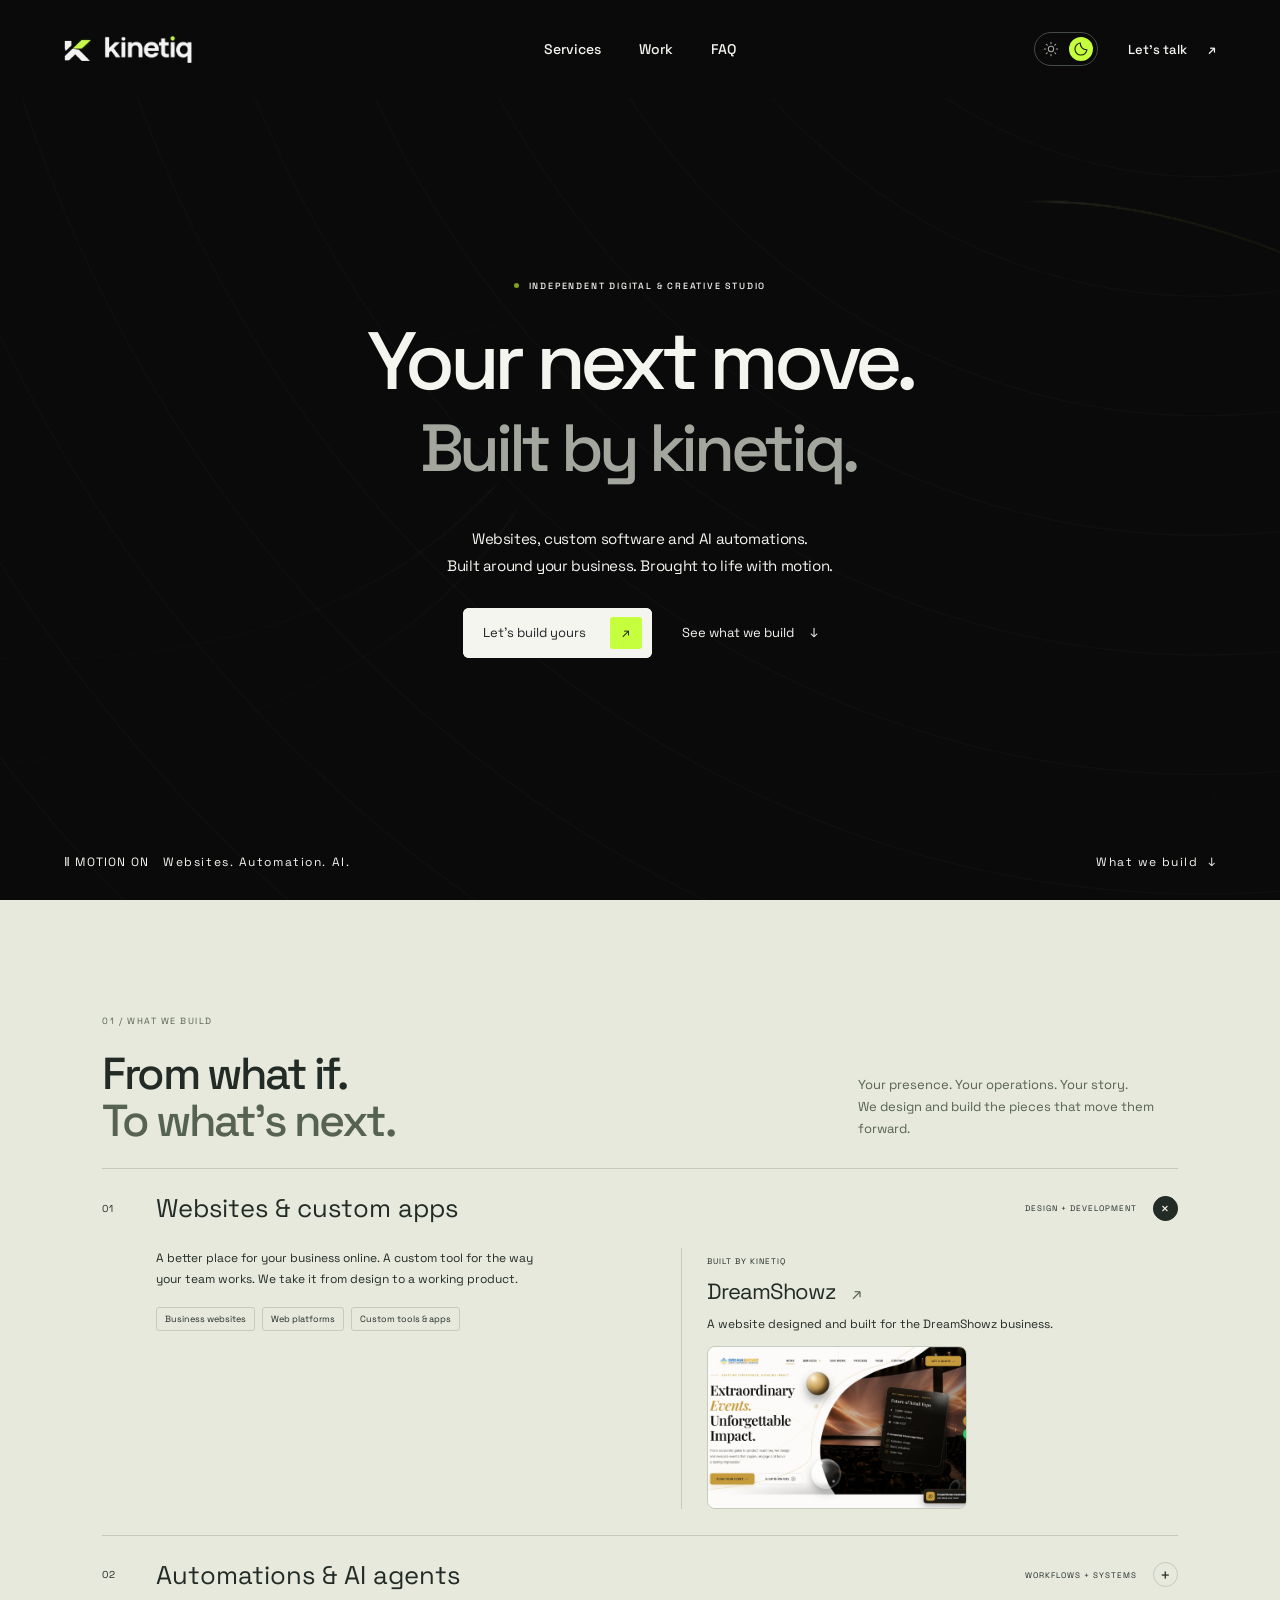
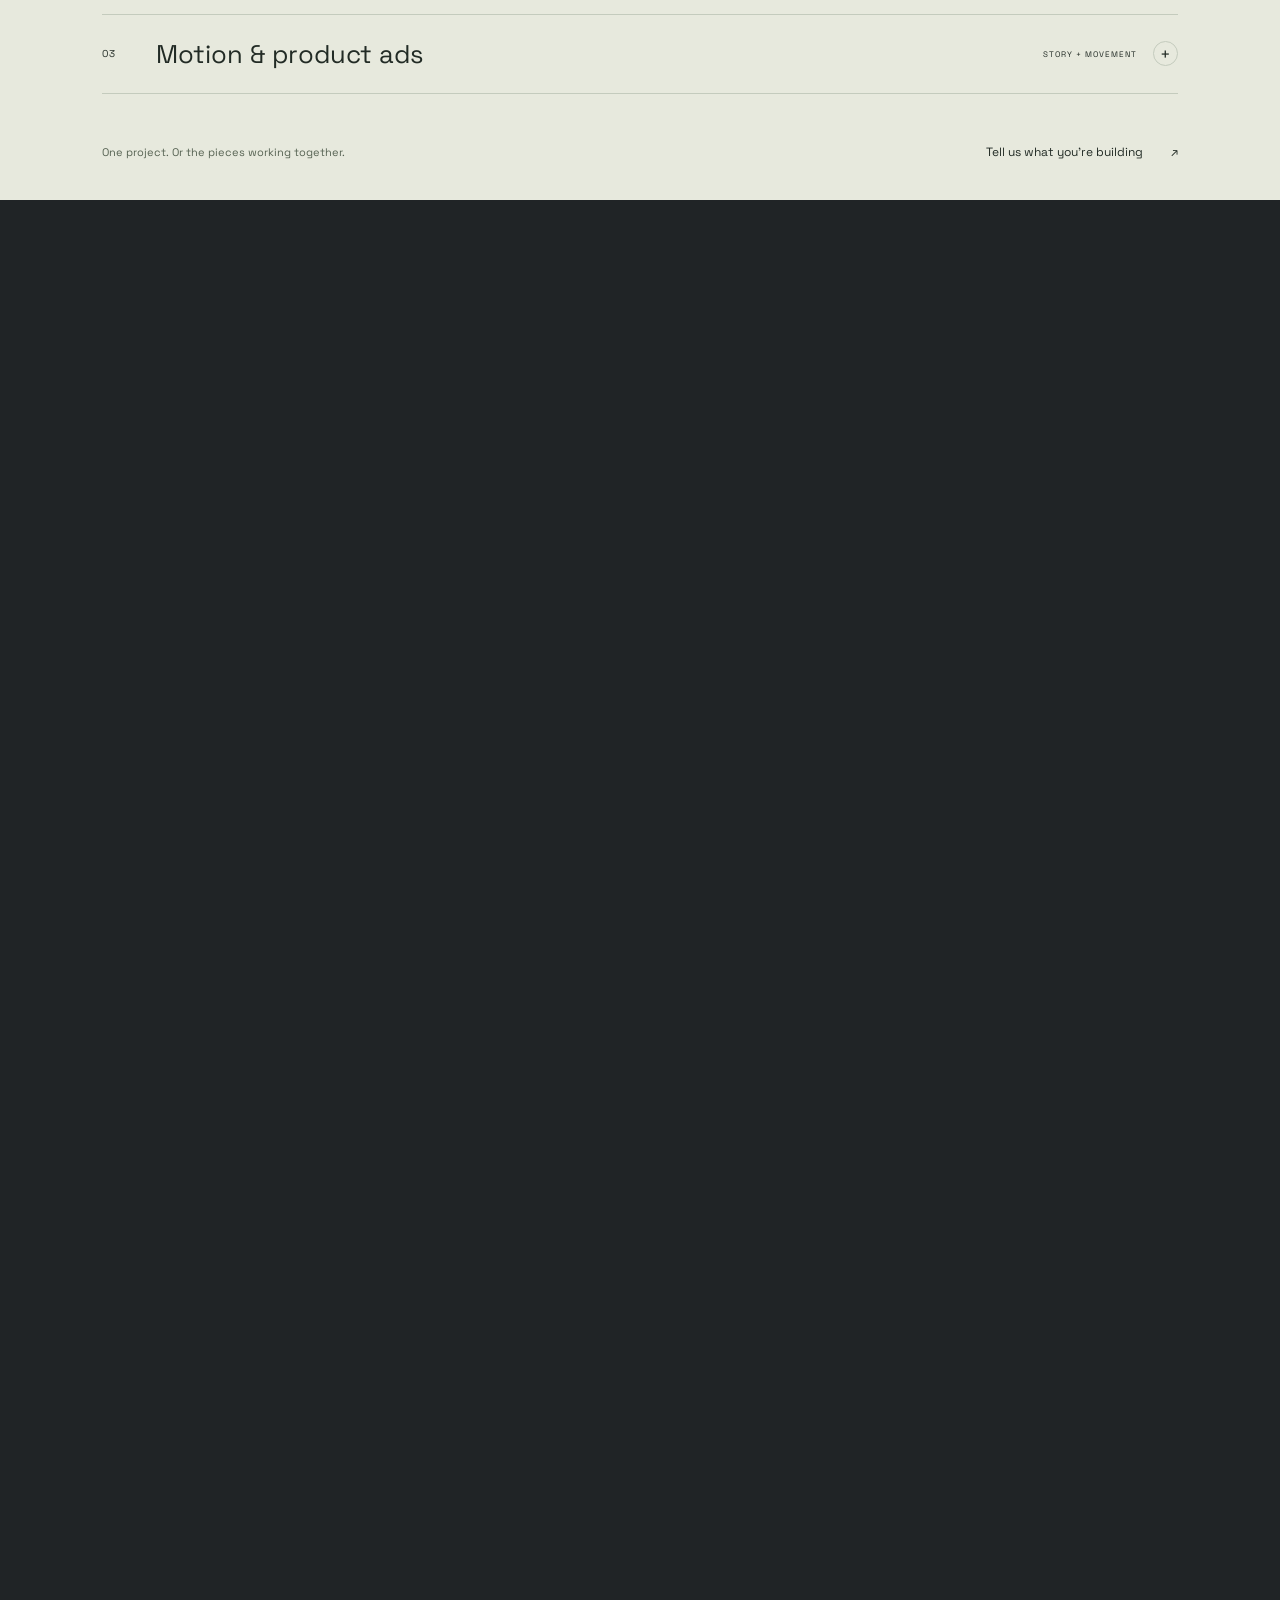
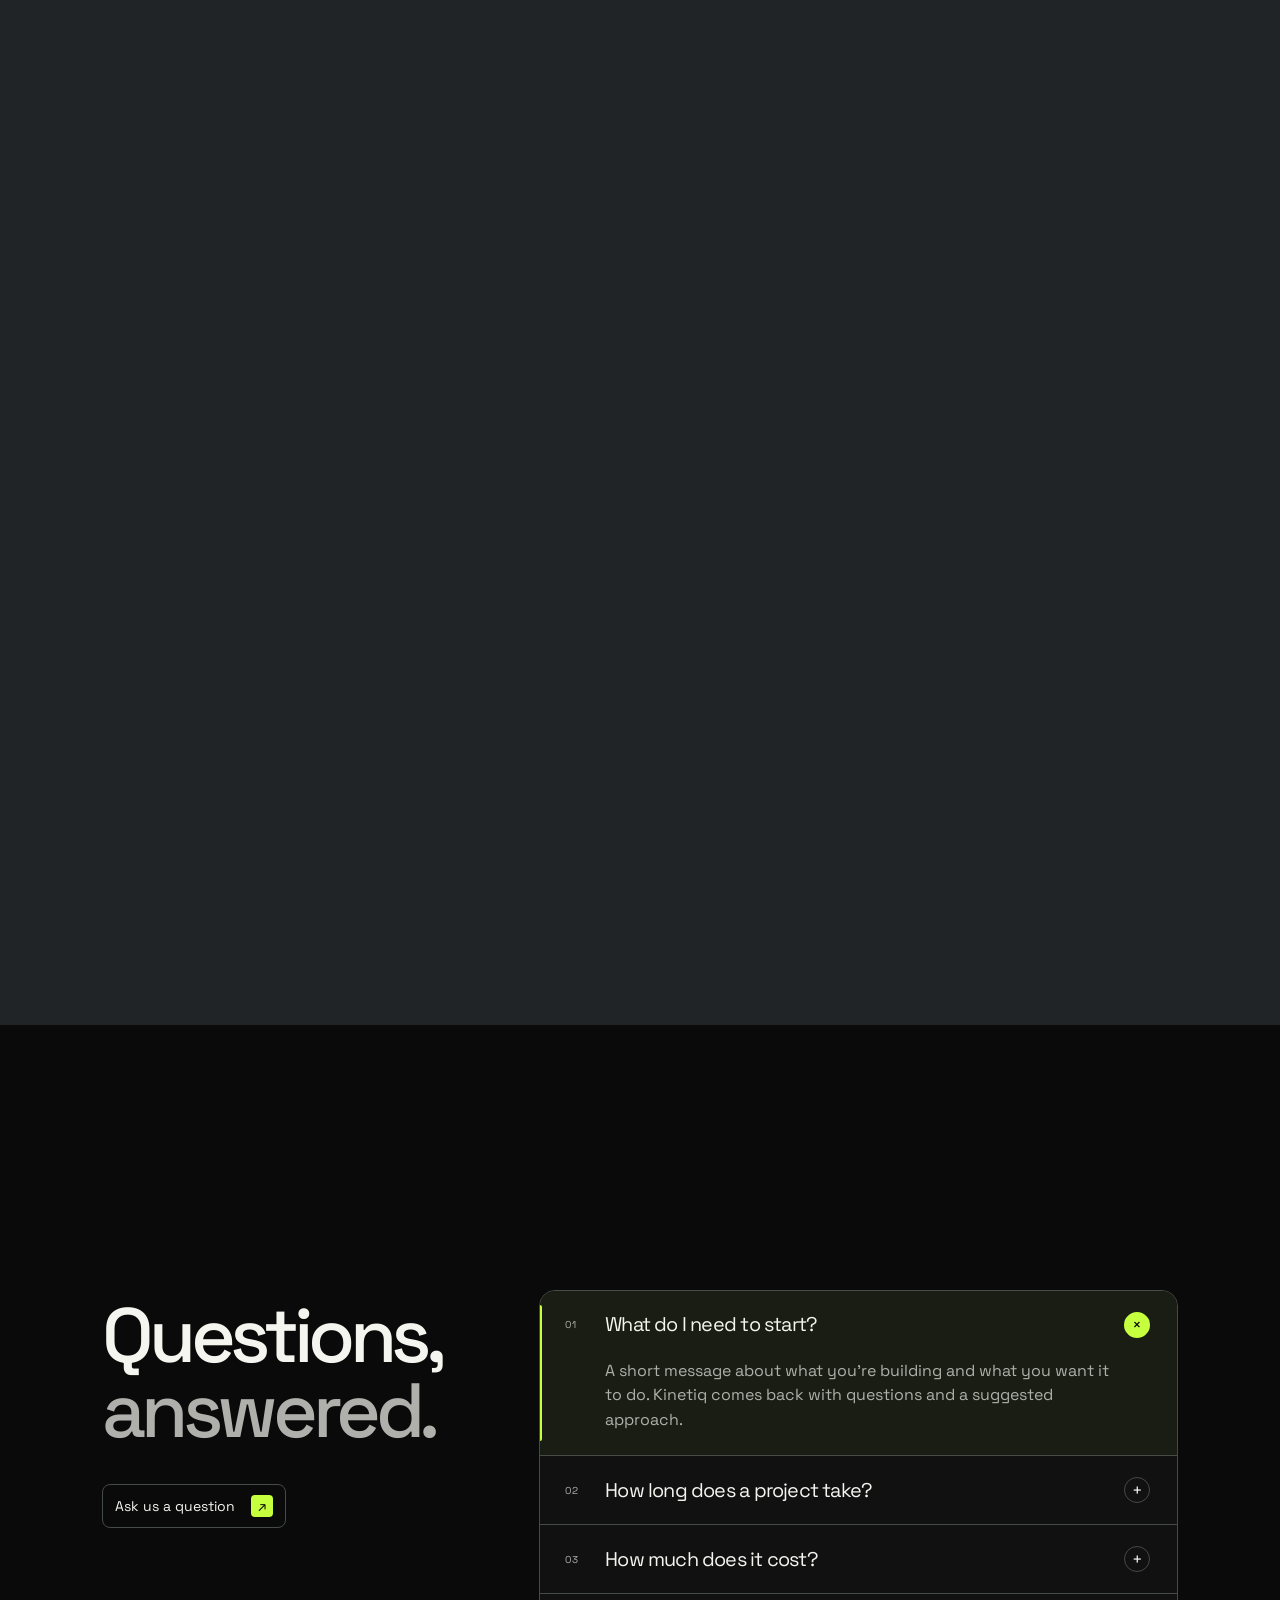
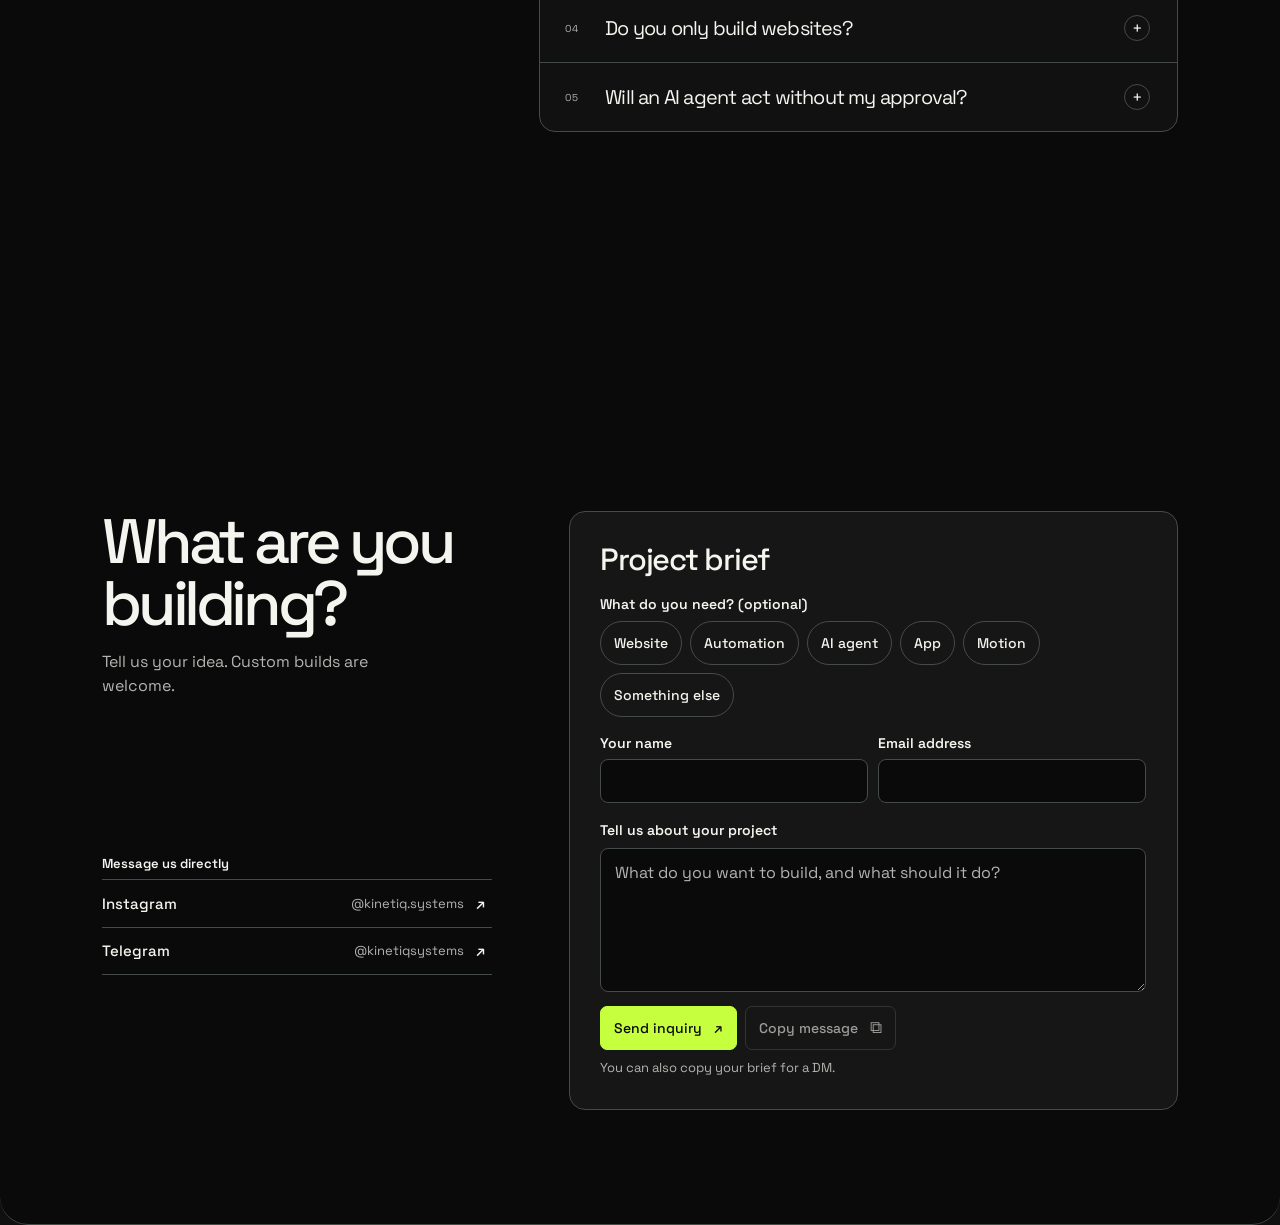
==== commit 998e0d69: "Refine the contact brief and inquiry email format" ====
--- a/index.html
+++ b/index.html
@@ -29,7 +29,7 @@
   <link rel="icon" href="favicon.ico" sizes="32x32">
   <link rel="icon" href="images/favicon.svg" type="image/svg+xml">
   <link rel="stylesheet" href="styles.css?v=wheel-recovery">
-  <script src="app.js?v=wheel-recovery" defer></script>
+  <script src="app.js?v=inquiry-format" defer></script>
   <script>
     if (location.protocol === 'https:') {
       window.va = window.va || function () { (window.vaq = window.vaq || []).push(arguments); };
@@ -360,7 +360,7 @@
         <form class="inquiry-editor" id="inquiry-form" action="/api/inquiry" method="post" aria-labelledby="inquiry-brief-title">
           <h3 id="inquiry-brief-title">Project brief</h3>
           <fieldset id="inquiry-services" tabindex="-1">
-            <legend>I need (optional)</legend>
+            <legend>What do you need? (optional)</legend>
             <div class="inquiry-chips">
               <button type="button" data-service="website" aria-pressed="false">Website</button>
               <button type="button" data-service="automation" aria-pressed="false">Automation</button>
@@ -371,10 +371,10 @@
             </div>
           </fieldset>
           <div class="inquiry-fields">
-            <label for="inquiry-name">Name
+            <label for="inquiry-name">Your name
               <input type="text" id="inquiry-name" name="name" autocomplete="name" maxlength="100" required>
             </label>
-            <label for="inquiry-reply-email">Reply email
+            <label for="inquiry-reply-email">Email address
               <input type="email" id="inquiry-reply-email" name="email" autocomplete="email" maxlength="254" required>
             </label>
           </div>
@@ -382,8 +382,8 @@
             <label for="inquiry-company-website">Company website</label>
             <input type="text" id="inquiry-company-website" name="companyWebsite" tabindex="-1" autocomplete="off">
           </div>
-          <label for="inquiry-message">Your project</label>
-          <textarea id="inquiry-message" name="message" rows="4" maxlength="3000" required placeholder="Tell us a little about your project." aria-describedby="inquiry-draft-help">Hi Kinetiq, I'd like to discuss a project. </textarea>
+          <label for="inquiry-message">Tell us about your project</label>
+          <textarea id="inquiry-message" name="message" rows="4" maxlength="3000" required placeholder="What do you want to build, and what should it do?"></textarea>
           <div class="inquiry-send">
             <div class="inquiry-actions">
               <button type="submit" id="inquiry-submit" class="cta-motion" disabled><span>Send inquiry</span><span class="cta-arrow" aria-hidden="true">↗</span></button>
